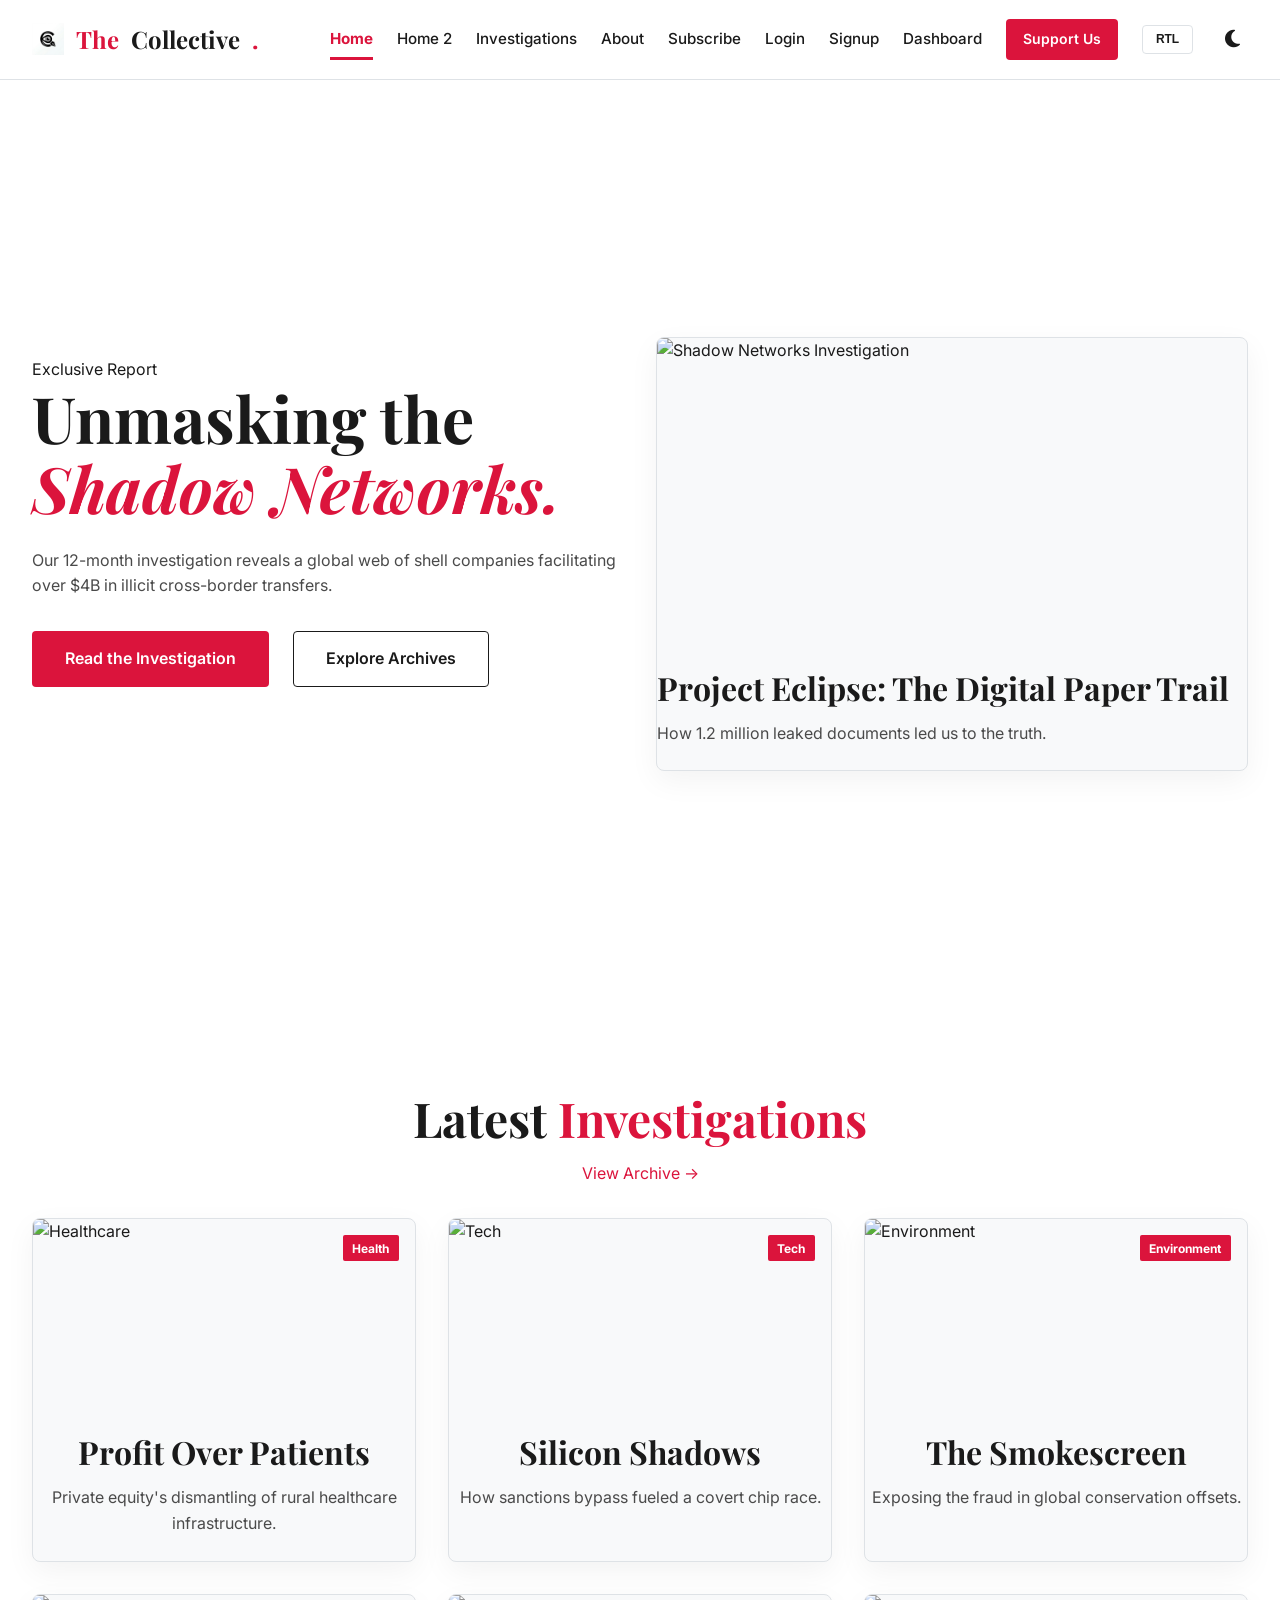
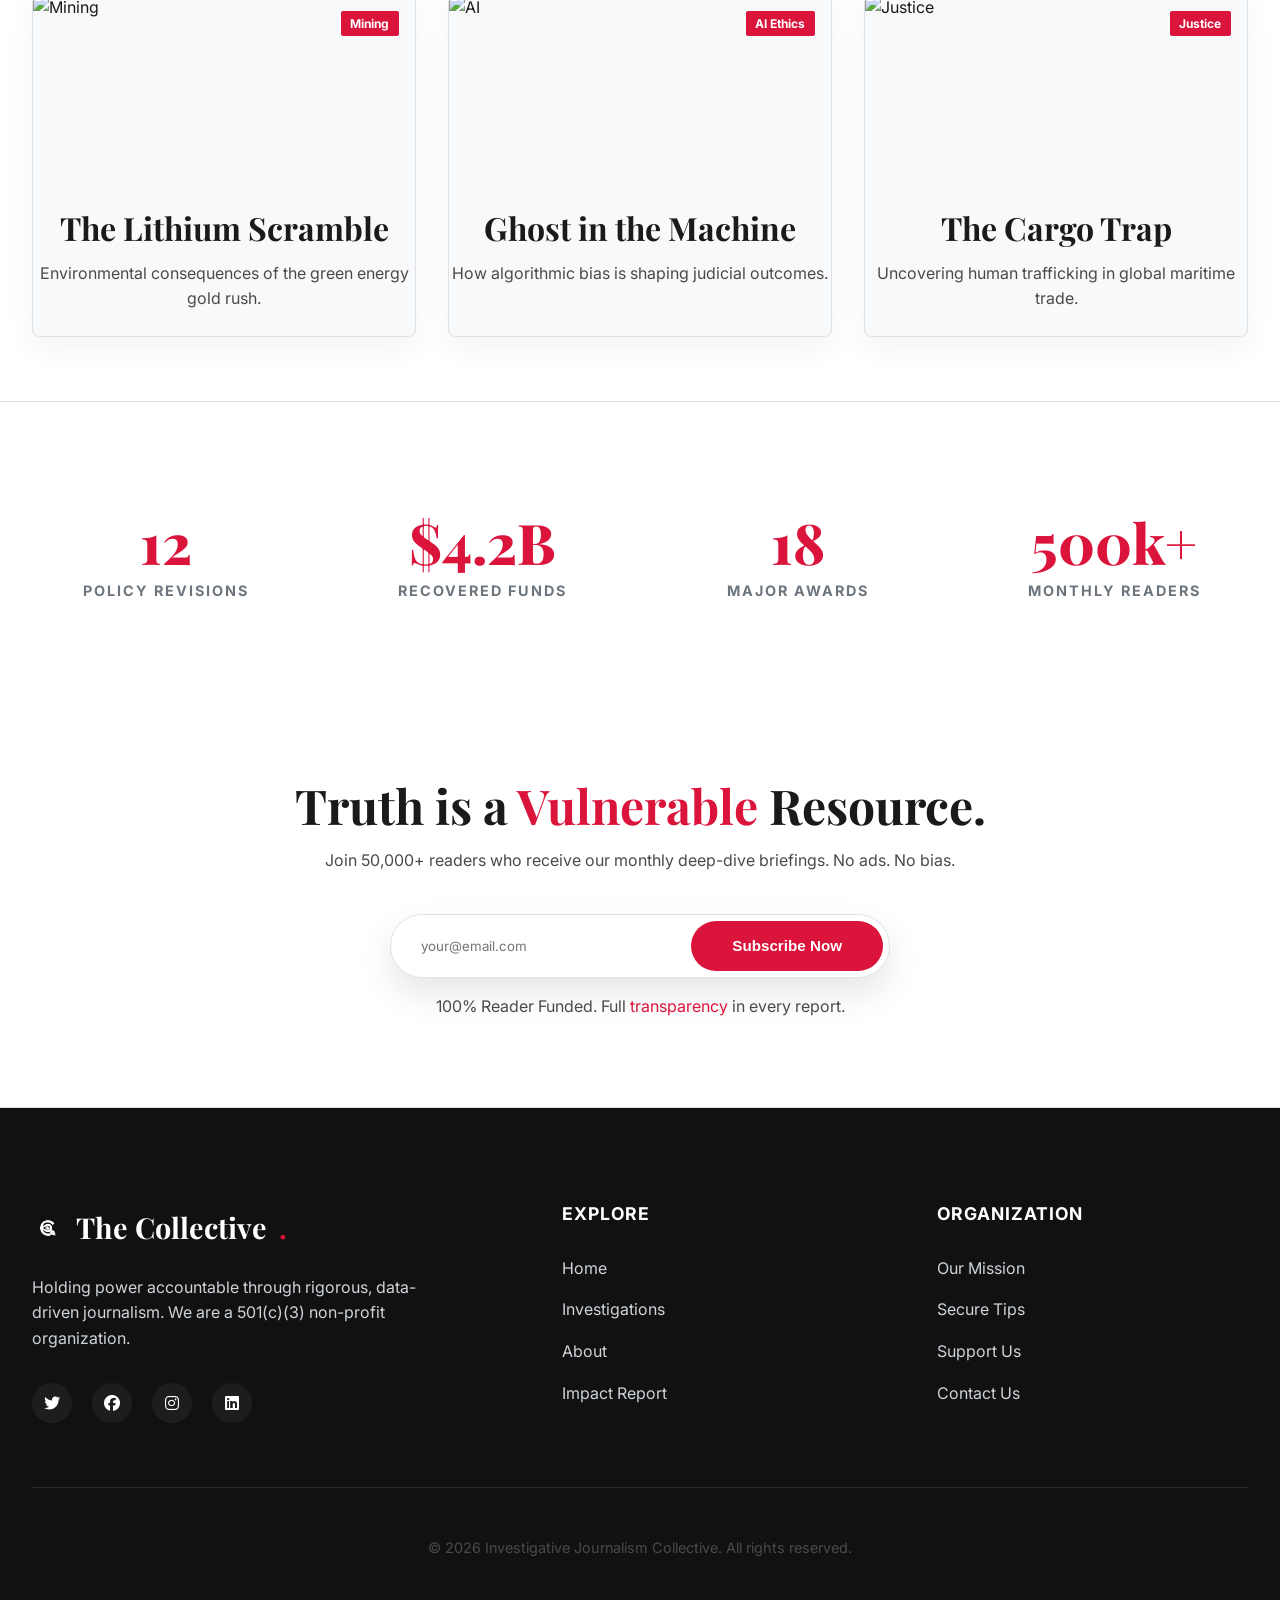
==== index.html @ f75e197e "updated website files" ====
<!DOCTYPE html>
<html lang="en">
<head>
    <meta charset="UTF-8">
    <meta name="viewport" content="width=device-width, initial-scale=1.0">
    <title>The Collective | Independent Investigative Journalism</title>
    <meta name="description" content="A non-profit investigative journalism collective dedicated to transparency and holding power accountable.">
    
    <!-- Fonts -->
    <link rel="preconnect" href="https://fonts.googleapis.com">
    <link rel="preconnect" href="https://fonts.gstatic.com" crossorigin>
    <link href="https://fonts.googleapis.com/css2?family=Inter:wght@400;500;600;700&family=Playfair+Display:ital,wght@0,600;0,700;1,600&display=swap" rel="stylesheet">
    
    <!-- Icons -->
    <link rel="stylesheet" href="https://cdnjs.cloudflare.com/ajax/libs/font-awesome/6.4.0/css/all.min.css">
    
    <!-- Favicon -->
    <link rel="icon" type="image/png" href="assets/images/logo.png">
    
    <!-- Styles -->
    <link rel="stylesheet" href="assets/css/style.css">
</head>
<body>
    <!-- Navbar -->
    <nav class="navbar">
        <div class="container nav-content">
            <a href="index.html" class="logo">
                <img src="assets/images/logo.png" alt="Logo">
                <span class="text-accent">The</span> Collective<span class="text-accent">.</span>
            </a>

            <button class="nav-toggle" id="nav-toggle" aria-label="Toggle Navigation">
                <i class="fas fa-bars"></i>
            </button>
            
            <div class="nav-links" id="nav-links">
                <a href="index.html" class="nav-item active">Home</a>
                <a href="home-2.html" class="nav-item">Home 2</a>
                <a href="articles.html" class="nav-item">Investigations</a>
                <a href="about.html" class="nav-item">About</a>
                <a href="plans.html" class="nav-item">Subscribe</a>
                <a href="login.html" class="nav-item">Login</a>
                <a href="signup.html" class="nav-item">Signup</a>
                <a href="dashboard.html" class="nav-item">Dashboard</a>
                <a href="donate.html" class="btn btn-primary btn-sm">Support Us</a>
                <button id="rtl-toggle" class="btn-rtl">RTL</button>
                <button id="theme-toggle" class="btn-icon" aria-label="Toggle Theme">
                    <i class="fas fa-moon"></i>
                </button>
            </div>
        </div>
    </nav>

    <!-- Reading Progress -->
    <div id="reading-progress" class="reading-progress"></div>

    <main>
        <!-- Hero Section -->
        <section class="hero-3d section">
            <div class="container grid-2">
                <div class="hero-text reveal">
                    <span class="tag mb-sm">Exclusive Report</span>
                    <h1>Unmasking the <span class="text-accent italic">Shadow Networks.</span></h1>
                    <p class="lead">Our 12-month investigation reveals a global web of shell companies facilitating over $4B in illicit cross-border transfers.</p>
                    <div class="hero-actions">
                        <a href="article-details.html" class="btn btn-primary">Read the Investigation</a>
                        <a href="articles.html" class="btn btn-outline">Explore Archives</a>
                    </div>
                </div>
                <div class="hero-visual reveal">
                    <!-- 3D Interactive Card logic in JS -->
                    <div class="card interactive-tilt">
                        <div class="card-img-wrapper">
                            <img src="https://images.unsplash.com/photo-1590283603385-17ffb3a7f29f?auto=format&fit=crop&w=800&q=80" alt="Shadow Networks Investigation" class="card-img">
                        </div>
                        <div class="card-body p-md">
                            <h3>Project Eclipse: The Digital Paper Trail</h3>
                            <p class="text-muted">How 1.2 million leaked documents led us to the truth.</p>
                        </div>
                    </div>
                </div>
            </div>
        </section>

        <!-- Featured Grid -->
        <section class="section bg-secondary">
            <div class="container">
                <div class="section-header mb-md text-center">
                    <h2>Latest <span class="text-accent">Investigations</span></h2>
                    <a href="articles.html" class="text-accent font-bold">View Archive &rarr;</a>
                </div>
                
                <div class="grid-3">
                    <!-- Article 1 -->
                    <div class="card reveal">
                        <div class="card-img-wrapper">
                            <span class="tag-floating">Health</span>
                            <img src="https://images.unsplash.com/photo-1584483766114-2cea6facdf57?auto=format&fit=crop&w=600&q=80" alt="Healthcare" class="card-img">
                        </div>
                        <div class="p-md text-center">
                            <h3>Profit Over Patients</h3>
                            <p class="text-secondary">Private equity's dismantling of rural healthcare infrastructure.</p>
                        </div>
                    </div>
                    
                    <!-- Article 2 -->
                    <div class="card reveal">
                        <div class="card-img-wrapper">
                            <span class="tag-floating">Tech</span>
                            <img src="https://images.unsplash.com/photo-1555949963-aa79dcee981c?auto=format&fit=crop&w=600&q=80" alt="Tech" class="card-img">
                        </div>
                        <div class="p-md text-center">
                            <h3>Silicon Shadows</h3>
                            <p class="text-secondary">How sanctions bypass fueled a covert chip race.</p>
                        </div>
                    </div>
                    
                    <!-- Article 3 -->
                    <div class="card reveal">
                        <div class="card-img-wrapper">
                            <span class="tag-floating">Environment</span>
                            <img src="https://images.unsplash.com/photo-1610337673044-720471f83677?auto=format&fit=crop&w=600&q=80" alt="Environment" class="card-img">
                        </div>
                        <div class="p-md text-center">
                            <h3>The Smokescreen</h3>
                            <p class="text-secondary">Exposing the fraud in global conservation offsets.</p>
                        </div>
                    </div>

                    <!-- Article 4 -->
                    <div class="card reveal">
                        <div class="card-img-wrapper">
                            <span class="tag-floating">Mining</span>
                            <img src="https://images.unsplash.com/photo-1596464716127-f2a82984de30?auto=format&fit=crop&w=600&q=80" alt="Mining" class="card-img">
                        </div>
                        <div class="p-md text-center">
                            <h3>The Lithium Scramble</h3>
                            <p class="text-secondary">Environmental consequences of the green energy gold rush.</p>
                        </div>
                    </div>

                    <!-- Article 5 -->
                    <div class="card reveal">
                        <div class="card-img-wrapper">
                            <span class="tag-floating">AI Ethics</span>
                            <img src="https://images.unsplash.com/photo-1550751827-4bd374c3f58b?auto=format&fit=crop&w=600&q=80" alt="AI" class="card-img">
                        </div>
                        <div class="p-md text-center">
                            <h3>Ghost in the Machine</h3>
                            <p class="text-secondary">How algorithmic bias is shaping judicial outcomes.</p>
                        </div>
                    </div>

                    <!-- Article 6 -->
                    <div class="card reveal">
                        <div class="card-img-wrapper">
                            <span class="tag-floating">Justice</span>
                            <img src="https://images.unsplash.com/photo-1494412519320-aa613dfb7738?auto=format&fit=crop&w=600&q=80" alt="Justice" class="card-img">
                        </div>
                        <div class="p-md text-center">
                            <h3>The Cargo Trap</h3>
                            <p class="text-secondary">Uncovering human trafficking in global maritime trade.</p>
                        </div>
                    </div>
                </div>
            </div>
        </section>

        <!-- Global Impact Section -->
        <section class="impact-section">
            <div class="container">
                <div class="impact-grid reveal">
                    <div class="stat-item">
                        <span class="stat-number">12</span>
                        <span class="stat-label">Policy Revisions</span>
                    </div>
                    <div class="stat-item">
                        <span class="stat-number">$4.2B</span>
                        <span class="stat-label">Recovered Funds</span>
                    </div>
                    <div class="stat-item">
                        <span class="stat-number">18</span>
                        <span class="stat-label">Major Awards</span>
                    </div>
                    <div class="stat-item">
                        <span class="stat-number">500k+</span>
                        <span class="stat-label">Monthly Readers</span>
                    </div>
                </div>
            </div>
        </section>

        <!-- Newsletter / CTA -->
        <section class="section">
            <div class="container text-center">
                <div class="cta-box glass p-xl reveal">
                    <h2>Truth is a <span class="text-accent">Vulnerable</span> Resource.</h2>
                    <p class="mb-md">Join 50,000+ readers who receive our monthly deep-dive briefings. No ads. No bias.</p>
                    <form class="newsletter-form">
                        <input type="email" class="form-control" placeholder="your@email.com" required>
                        <button type="submit" class="btn btn-primary">Subscribe Now</button>
                    </form>
                    <p class="text-muted small" style="margin-top: 1rem;">100% Reader Funded. Full <a href="transparency.html">transparency</a> in every report.</p>
                </div>
            </div>
        </section>
    </main>

    <!-- Footer -->
    <footer class="footer">
        <div class="container">
            <div class="footer-grid">
                <!-- Column 1: Branding & Social -->
                <div class="footer-brand">
                    <a href="index.html" class="logo mb-sm">
                        <img src="assets/images/logo.png" alt="Logo">
                        The Collective<span class="text-accent">.</span>
                    </a>
                    <p class="footer-mission mb-md">
                        Holding power accountable through rigorous, data-driven journalism. 
                        We are a 501(c)(3) non-profit organization.
                    </p>
                    <div class="social-links">
                        <a href="#" aria-label="Twitter"><i class="fab fa-twitter"></i></a>
                        <a href="#" aria-label="Facebook"><i class="fab fa-facebook"></i></a>
                        <a href="#" aria-label="Instagram"><i class="fab fa-instagram"></i></a>
                        <a href="#" aria-label="LinkedIn"><i class="fab fa-linkedin"></i></a>
                    </div>
                </div>

                <!-- Column 2: Explore -->
                <div class="footer-links">
                    <h4>Explore</h4>
                    <ul>
                        <li><a href="index.html">Home</a></li>
                        <li><a href="articles.html">Investigations</a></li>
                        <li><a href="about.html">About</a></li>
                        <li><a href="transparency.html">Impact Report</a></li>
                    </ul>
                </div>

                <!-- Column 3: Organization -->
                <div class="footer-links">
                    <h4>Organization</h4>
                    <ul>
                        <li><a href="about.html">Our Mission</a></li>
                        <li><a href="contact.html">Secure Tips</a></li>
                        <li><a href="plans.html">Support Us</a></li>
                        <li><a href="contact.html">Contact Us</a></li>
                    </ul>
                </div>
            </div>

            <!-- Bottom Row -->
            <div class="footer-bottom">

                <p>&copy; 2026 Investigative Journalism Collective. All rights reserved.</p>
            </div>
        </div>
    </footer>

    <!-- Search Overlay -->
    <div id="search-overlay" class="search-overlay">
        <button id="close-search" class="btn-icon"><i class="fas fa-times"></i></button>
        <div class="search-form">
            <input type="text" placeholder="Search investigations...">
            <button class="btn btn-primary">Search</button>
        </div>
    </div>

    <!-- Scripts -->
    <script src="assets/js/main.js"></script>
    <style>
        /* Floating Tags */
        .tag-floating {
            position: absolute;
            top: 1rem;
            right: 1rem;
            background-color: var(--primary-color);
            color: #fff;
            padding: 0.2rem 0.6rem;
            font-size: 0.75rem;
            font-weight: 700;
            border-radius: 2px;
            z-index: 10;
        }
        
        /* Reading Progress */
        .reading-progress {
            position: fixed;
            top: 0;
            left: 0;
            height: 3px;
            background: var(--primary-color);
            z-index: 1001;
            width: 0;
        }

        /* Hero Tilt Effect */
        .interactive-tilt {
            transition: transform 0.1s ease-out;
            perspective: 1000px;
        }

        /* Search Overlay */
        .search-overlay {
            position: fixed;
            top: 0;
            left: 0;
            width: 100%;
            height: 100%;
            background: rgba(0,0,0,0.95);
            display: none;
            justify-content: center;
            align-items: center;
            z-index: 2000;
        }
        .search-overlay.active { display: flex; animation: fadeIn var(--transition-base); }
        .search-form { text-align: center; width: 100%; max-width: 600px; padding: 2rem; }
        .search-form input { 
            width: 100%; 
            background: transparent; 
            border: none; 
            border-bottom: 2px solid var(--primary-color); 
            font-size: 2rem; 
            color: #fff; 
            margin-bottom: 2rem;
            outline: none;
        }
        #close-search { position: absolute; top: 2rem; right: 2rem; font-size: 2rem; color: #fff; background: none; border: none; cursor: pointer; }

        .btn-icon { background: none; border: none; cursor: pointer; color: var(--text-primary); font-size: 1.25rem; }
    </style>
</body>
</html>
---- assets/css/style.css ----
/* 
   ==========================================================================
   Investigative Journalism Collective - Design System
   ========================================================================== 
*/

:root {
    /* Color Palette - HSL based for consistency */
    --primary-h: 348;
    --primary-s: 83%;
    --primary-l: 47%;
    --primary-color: hsl(var(--primary-h), var(--primary-s), var(--primary-l));
    --primary-hover: hsl(var(--primary-h), var(--primary-s), calc(var(--primary-l) - 10%));
    
    --accent-h: 222;
    --accent-s: 47%;
    --accent-l: 11%;
    --accent-color: hsl(var(--accent-h), var(--accent-s), var(--accent-l));
    
    /* Light Mode Variables */
    --bg-primary: #ffffff;
    --bg-secondary: #f8f9fa;
    --bg-tertiary: #f1f3f5;
    --text-primary: #1a1a1a;
    --text-secondary: #4a4a4a;
    --text-muted: #6c757d;
    --border-color: #dee2e6;
    --card-shadow: 0 10px 30px rgba(0, 0, 0, 0.05);
    --glass-bg: rgba(255, 255, 255, 0.8);
    --glass-border: rgba(255, 255, 255, 0.3);
    
    /* Typography */
    --font-heading: 'Playfair Display', serif;
    --font-body: 'Inter', sans-serif;
    
    /* Spacing */
    --space-xs: 0.5rem;
    --space-sm: 1rem;
    --space-md: 2rem;
    --space-lg: 4rem;
    --space-xl: 8rem;
    
    /* Transitions */
    --transition-fast: 0.2s ease;
    --transition-base: 0.3s cubic-bezier(0.4, 0, 0.2, 1);
    --transition-slow: 0.5s cubic-bezier(0.4, 0, 0.2, 1);
}

/* Dark Mode Variables */
[data-theme="dark"] {
    --bg-primary: #000000; /* True black background for deep impact */
    --bg-secondary: #0d1117; 
    --bg-tertiary: #161b22;
    --text-primary: #f0f6fc;
    --text-secondary: #ced4da;
    --text-muted: #a0a0a0;
    --border-color: #2a2a2a;
    --card-shadow: 0 10px 40px rgba(0, 0, 0, 0.4);
    --glass-bg: rgba(18, 18, 18, 0.8);
    --glass-border: rgba(255, 255, 255, 0.05);
}

/* Base Styles */
* {
    margin: 0;
    padding: 0;
    box-sizing: border-box;
}

html {
    scroll-behavior: smooth;
    font-size: 16px;
}

body {
    font-family: var(--font-body);
    background-color: var(--bg-primary);
    color: var(--text-primary);
    line-height: 1.6;
    transition: background-color var(--transition-base), color var(--transition-base);
    overflow-x: hidden;
}

/* Typography */
h1, h2, h3, h4, h5, h6 {
    font-family: var(--font-heading);
    color: var(--text-primary);
    line-height: 1.1;
    margin-bottom: 1rem;
}

h1 { font-size: clamp(2.5rem, 5vw, 4rem); }
h2 { font-size: clamp(2rem, 4vw, 3rem); }
h3 { font-size: clamp(1.5rem, 3vw, 2rem); }

p { margin-bottom: 1.5rem; color: var(--text-secondary); }

a {
    color: var(--primary-color);
    text-decoration: none;
    transition: var(--transition-fast);
}

a:hover { color: var(--primary-hover); }

img { max-width: 100%; height: auto; display: block; }

/* Layout Containers */
.container {
    width: 100%;
    max-width: 1400px;
    margin: 0 auto;
    padding: 0 2rem;
}

.section {
    padding: var(--space-lg) 0;
}

main {
    padding-top: 80px; /* Offset for fixed navbar */
}

/* Components */

/* Buttons */
.btn {
    display: inline-flex;
    align-items: center;
    justify-content: center;
    padding: 0.875rem 2rem;
    font-size: 1rem;
    font-weight: 600;
    border-radius: 4px;
    cursor: pointer;
    transition: var(--transition-base);
    border: 1px solid transparent;
    gap: 0.5rem;
}

.btn-primary {
    background-color: var(--primary-color);
    color: #fff;
}

.btn-primary:hover {
    background-color: var(--primary-hover);
    color: #fff;
    transform: translateY(-2px);
    box-shadow: 0 10px 20px rgba(var(--primary-h), 80%, 30%, 0.2);
}

.btn-outline {
    background-color: transparent;
    border-color: var(--text-primary);
    color: var(--text-primary);
}

.btn-outline:hover {
    background-color: var(--text-primary);
    color: var(--bg-primary);
}

.btn-sm { padding: 0.5rem 1rem; font-size: 0.875rem; }
.btn-lg { padding: 1.25rem 3rem; font-size: 1.125rem; }

/* Logo Branding */
.logo {
    display: flex;
    align-items: center;
    gap: 0.75rem;
    font-weight: 700;
    color: var(--text-primary);
    text-decoration: none;
    font-family: var(--font-heading);
    font-size: 1.5rem;
}

.logo img {
    height: 32px;
    width: auto;
    object-fit: contain;
    mix-blend-mode: darken; /* Drops white bg in light mode */
}

/* Invert colors and drop dark bg in dark mode for invisible white bg logo */
[data-theme="dark"] .logo img,
.footer .logo img {
    filter: invert(1) brightness(1.2) contrast(1.2);
    mix-blend-mode: screen; /* Drops black background, keeps white logo */
}

/* Interactive Glow & 3D Tilt System */
.card {
    position: relative;
    overflow: hidden;
    transform-style: preserve-3d;
    perspective: 1200px;
    transition: transform 0.1s ease-out, box-shadow var(--transition-base), border-color var(--transition-base);
}

.card::before {
    content: '';
    position: absolute;
    inset: 0;
    background: radial-gradient(circle at var(--glow-x, 50%) var(--glow-y, 50%), hsla(var(--primary-h), var(--primary-s), var(--primary-l), 0.15) 0%, transparent 60%);
    pointer-events: none;
    z-index: 5;
    opacity: 0;
    transition: opacity 0.5s ease;
}

.card:hover::before {
    opacity: 1;
}

.card:hover {
    border-color: var(--primary-color);
}

/* Legacy interactive-tilt removed or generalized into .card */
.interactive-tilt {
    position: relative;
    overflow: hidden;
    transform-style: preserve-3d;
    perspective: 1200px;
}

/* Navbar */
.navbar {
    position: fixed;
    top: 0;
    left: 0;
    width: 100%;
    height: 80px;
    background-color: var(--glass-bg);
    backdrop-filter: blur(15px);
    border-bottom: 1px solid var(--border-color);
    z-index: 1000;
    display: flex;
    align-items: center;
    transition: var(--transition-base);
}

.navbar.scrolled {
    height: 65px;
    box-shadow: var(--card-shadow);
}

.nav-content {
    display: flex;
    justify-content: space-between;
    align-items: center;
    width: 100%;
}

.nav-links {
    display: flex;
    gap: 1.5rem;
    align-items: center;
    flex-wrap: wrap; /* Allow wrapping since no hamburger */
}

.nav-toggle {
    display: none;
    background: none;
    border: none;
    font-size: 1.5rem;
    color: var(--text-primary);
    cursor: pointer;
    transition: var(--transition-fast);
    padding: 0.5rem;
    z-index: 1001;
}

@media (max-width: 992px) {
    .nav-toggle {
        display: block;
    }

    .nav-links {
        position: fixed;
        top: 80px;
        left: 0;
        width: 100%;
        height: 0;
        background-color: var(--bg-primary);
        flex-direction: column;
        justify-content: flex-start;
        padding-top: 0;
        overflow: hidden;
        transition: all 0.4s cubic-bezier(0.4, 0, 0.2, 1);
        gap: 0;
        border-bottom: 0 solid var(--border-color);
        z-index: 999;
    }

    .nav-links.active {
        height: calc(100vh - 80px);
        padding-top: 2rem;
        border-bottom-width: 1px;
        overflow-y: auto;
    }

    .nav-item {
        width: 100%;
        text-align: center;
        padding: 1.25rem;
        font-size: 1.1rem;
        border-bottom: 1px solid rgba(0,0,0,0.05);
    }

    [data-theme="dark"] .nav-item {
        border-bottom-color: rgba(255,255,255,0.05);
    }

    .nav-item:after {
        display: none;
    }

    .nav-links .btn {
        margin: 1.5rem auto;
        width: auto;
        min-width: 200px;
    }

    .nav-links #rtl-toggle, 
    .nav-links #theme-toggle {
        margin: 1rem auto;
    }
}

.nav-item {
    font-weight: 500;
    color: var(--text-primary);
    font-size: 0.95rem;
    position: relative;
}

.nav-item:after {
    content: '';
    position: absolute;
    bottom: -5px;
    left: 0;
    width: 0;
    height: 2px;
    background-color: var(--primary-color);
    transition: var(--transition-base);
}

.nav-item:hover:after { width: 100%; }

.nav-item.active {
    color: var(--primary-color) !important;
    font-weight: 700;
}

.nav-item.active:after {
    width: 100% !important;
    height: 3px !important;
    background-color: var(--primary-color) !important;
    bottom: -8px; /* Slightly lower for elegance */
}

/* Icon Buttons (Theme Toggle, etc) */
.btn-icon {
    background: none;
    border: none;
    padding: 0.5rem;
    cursor: pointer;
    color: var(--text-primary);
    font-size: 1.1rem;
    display: flex;
    align-items: center;
    justify-content: center;
    transition: var(--transition-fast);
    border-radius: 50%;
}

.btn-icon:hover {
    background-color: var(--bg-secondary);
    color: var(--primary-color);
}

/* Cards */
.card {
    background-color: var(--bg-secondary);
    border: 1px solid var(--border-color);
    border-radius: 8px;
    overflow: hidden;
    transition: var(--transition-base);
    box-shadow: var(--card-shadow);
}

.card-img-wrapper {
    position: relative;
    aspect-ratio: 16/9;
    overflow: hidden;
}

.card-img {
    width: 100%;
    height: 100%;
    object-fit: cover;
    transition: var(--transition-slow);
}

.card:hover .card-img { transform: scale(1.1); }

/* Forms */
.form-group { margin-bottom: 1.5rem; }

.form-label {
    display: block;
    margin-bottom: 0.5rem;
    font-weight: 600;
    color: var(--text-primary);
}

.form-control {
    width: 100%;
    padding: 0.75rem 1rem;
    background-color: var(--bg-tertiary);
    border: 1px solid var(--border-color);
    border-radius: 4px;
    color: var(--text-primary);
    font-family: var(--font-body);
    transition: var(--transition-base);
}

.form-control:focus {
    outline: none;
    border-color: var(--primary-color);
    box-shadow: 0 0 0 3px rgba(var(--primary-h), 80%, 47%, 0.1);
}

/* Newsletter Form - Premium Pill Design */
.newsletter-form {
    display: flex;
    max-width: 500px;
    margin: 2.5rem auto 0;
    background: var(--bg-primary);
    border-radius: 50px;
    padding: 6px;
    border: 1px solid var(--border-color);
    box-shadow: 0 15px 35px rgba(0,0,0,0.1);
    transition: var(--transition-base);
}

.newsletter-form:focus-within {
    border-color: var(--primary-color);
    box-shadow: 0 15px 40px rgba(var(--primary-h), 80%, 47%, 0.15);
    transform: translateY(-2px);
}

.newsletter-form .form-control {
    border: none !important;
    background: transparent !important;
    border-radius: 50px;
    padding: 0 1.5rem;
    height: 50px;
    flex: 1;
    box-shadow: none !important;
}

.newsletter-form .btn {
    border-radius: 50px;
    height: 50px;
    padding: 0 2.5rem;
    font-size: 0.95rem;
}

@media (max-width: 576px) {
    .newsletter-form {
        flex-direction: column;
        background: transparent;
        box-shadow: none;
        border: none;
        padding: 0;
        gap: 1rem;
    }
    .newsletter-form .form-control, 
    .newsletter-form .btn {
        border-radius: 50px;
        width: 100%;
        border: 1px solid var(--border-color) !important;
        background: var(--bg-primary) !important;
    }
}

/* Footer */
.footer {
    padding: 6rem 0 3rem;
    background-color: #111111;
    color: #fff;
    border-top: 1px solid var(--border-color);
}

.footer h4 { color: #fff; font-family: var(--font-body); font-weight: 700; text-transform: uppercase; letter-spacing: 1px; margin-bottom: 1.5rem; }

.footer-grid {
    display: grid;
    grid-template-columns: 1.5fr 1fr 1fr;
    gap: 4rem;
    margin-bottom: 4rem;
}

.footer-brand .logo {
    display: flex;
    align-items: center;
    gap: 0.75rem;
    font-size: 1.8rem;
    color: #fff;
    margin-bottom: 1.5rem;
}

.footer-mission {
    color: #ced4da;
    max-width: 400px;
    line-height: 1.6;
}

.social-links {
    display: flex;
    gap: 1.25rem;
}

.social-links a {
    width: 40px;
    height: 40px;
    border-radius: 50%;
    background: rgba(255,255,255,0.05);
    display: flex;
    align-items: center;
    justify-content: center;
    color: #fff;
    transition: var(--transition-base);
}

.social-links a:hover {
    background: var(--primary-color);
    transform: translateY(-3px);
}

.footer-links h4 {
    color: #fff;
    font-size: 1.1rem;
    margin-bottom: 2rem;
    text-transform: uppercase;
    letter-spacing: 1px;
}

.footer-links ul {
    list-style: none;
}

.footer-links ul li {
    margin-bottom: 1rem;
}

.footer-links ul a {
    color: #ced4da;
    transition: var(--transition-fast);
}

.footer-links ul a:hover {
    color: var(--primary-color);
    padding-left: 5px;
}

.footer-bottom {
    padding-top: 3rem;
    border-top: 1px solid rgba(255,255,255,0.1);
    text-align: center;
    color: #6c757d;
    font-size: 0.9rem;
}

/* Animations */
.reveal {
    opacity: 0;
    transform: translateY(30px);
    transition: all 0.8s cubic-bezier(0.2, 0.8, 0.2, 1);
}

.reveal.active {
    opacity: 1;
    transform: translateY(0);
}

/* Utilities */
.text-accent { color: var(--primary-color); }
.text-center { text-align: center; }
.py-lg { padding-top: var(--space-lg); padding-bottom: var(--space-lg); }
.mb-md { margin-bottom: var(--space-md); }
.grid-2 { display: grid; grid-template-columns: repeat(2, 1fr); gap: 2rem; }
.grid-3 { display: grid; grid-template-columns: repeat(3, 1fr); gap: 2rem; }

/* Hero Specifics */
.hero-3d .container {
    min-height: calc(100vh - 80px);
    align-items: center;
    display: grid;
}

.hero-text h1 {
    margin-bottom: 1.5rem;
}

.hero-text {
    margin-top: -4rem; /* Shift up for better visual balance */
}

.hero-actions {
    display: flex;
    gap: 1.5rem;
    margin-top: 2rem;
}

/* Responsive */
@media (max-width: 1024px) {
    .footer-grid { grid-template-columns: 1fr 1fr; }
    .nav-links { display: none; } /* Hide for mobile toggle later */
}

@media (max-width: 768px) {
    :root {
        --space-md: 1.5rem;
        --space-lg: 2.5rem;
        --space-xl: 4rem; /* Halve the massive 8rem gap on mobiles */
    }
    
    .grid-2, .grid-3 { grid-template-columns: 1fr; gap: 1.5rem; }
    .footer-grid { grid-template-columns: 1fr; gap: 2rem; }
    
    /* Prevent huge inline hero images from dominating mobile viewports */
    .hero-image-side img { min-height: 300px !important; }
    
    /* Squeeze internal padded containers */
    .p-xl { padding: 1.5rem !important; }
    .p-lg { padding: 1.25rem !important; }
    .container { padding: 0 1.25rem; }
}

/* Impact Section */
.impact-section {
    padding: 6rem 0;
    background: var(--bg-primary); /* Contrast with bg-secondary of Investigations */
    border-top: 1px solid var(--border-color);
}

.impact-grid {
    display: grid;
    grid-template-columns: repeat(4, 1fr);
    gap: 3rem;
    text-align: center;
}

.stat-item {
    padding: 1rem;
    position: relative;
}

.stat-number {
    font-size: 3.5rem;
    font-weight: 800;
    color: var(--primary-color);
    font-family: var(--font-heading);
    line-height: 1;
    margin-bottom: 0.5rem;
    display: block;
}

.stat-label {
    font-size: 0.9rem;
    text-transform: uppercase;
    letter-spacing: 2px;
    font-weight: 700;
    color: var(--text-muted);
}

@media (max-width: 992px) {
    .impact-grid { grid-template-columns: repeat(2, 1fr); }
}

@media (max-width: 576px) {
    .impact-grid { grid-template-columns: 1fr; gap: 2rem; }
    .stat-number { font-size: 3rem; }
}

/* 
   ==========================================================================
   RTL (Right-to-Left) Overrides
   ========================================================================== 
*/

[dir="rtl"] {
    text-align: right;
}

/* Section Specific Dark Overrides */
[data-theme="dark"] .newsletter-cta { background-color: #000000 !important; }
[data-theme="dark"] .pulse-highlights { background-color: #000000 !important; }

/* ── Navbar RTL: logo position is swapped via JavaScript DOM manipulation ── */
/* Logo internal layout: image swaps sides in RTL */
[dir="rtl"] .logo {
    flex-direction: row-reverse;
}

[dir="rtl"] .footer-grid {
    direction: rtl;
}

[dir="rtl"] .footer-links h4::after {
    left: auto;
    right: 0;
}

[dir="rtl"] .sidebar {
    order: 2;
    border-left: 1px solid var(--border-color);
    border-right: none;
}

[dir="rtl"] .sidebar .logo {
    flex-direction: row-reverse;
}

[dir="rtl"] .sidebar nav ul li a {
    flex-direction: row-reverse;
}

[dir="rtl"] .stats-grid, [dir="rtl"] .grid-3, [dir="rtl"] .grid-2 {
    direction: rtl;
}

[dir="rtl"] .card {
    text-align: right;
}

[dir="rtl"] .btn {
    flex-direction: row-reverse;
}

/* Dashboard Specific RTL */
[dir="rtl"] body {
    flex-direction: row-reverse !important;
}

[dir="rtl"] main header {
    flex-direction: row-reverse !important;
}

/* RTL Button Style */
.btn-rtl {
    background: transparent;
    border: 1px solid var(--border-color);
    color: var(--text-primary);
    padding: 0.4rem 0.8rem;
    border-radius: 4px;
    font-size: 0.75rem;
    font-weight: 700;
    cursor: pointer;
    transition: var(--transition-fast);
}

.btn-rtl:hover {
    background: var(--primary-color);
    color: #fff;
    border-color: var(--primary-color);
}
/* Home 2 Pulse Section Highlights */
.pulse-highlights { 
    background-color: var(--bg-primary);
    border-top: 1px solid var(--border-color); 
    border-bottom: 1px solid var(--border-color);
    transition: background-color var(--transition-base);
}

.pulse-card {
    background: var(--bg-secondary);
    padding: 2.5rem;
    border-radius: 12px;
    border: 1px solid var(--border-color);
    box-shadow: var(--card-shadow);
    text-align: center;
    transition: all var(--transition-base);
}

.pulse-card:hover {
    box-shadow: 0 20px 25px -5px rgba(0, 0, 0, 0.2), 0 10px 10px -5px rgba(0, 0, 0, 0.1);
    border-color: var(--primary-color);
}

.pulse-icon {
    font-size: 2.5rem;
    color: var(--primary-color);
    margin-bottom: 1.5rem;
    display: block;
}

.pulse-card h3 {
    font-size: 1.25rem;
    margin-bottom: 0.75rem;
}

.pulse-card p {
    font-size: 0.9rem;
    color: var(--text-muted);
    margin: 0;
}

/* Utility Classes */
.text-white { color: #ffffff !important; }
.text-accent { color: var(--primary-color) !important; }
.italic { font-style: italic; }
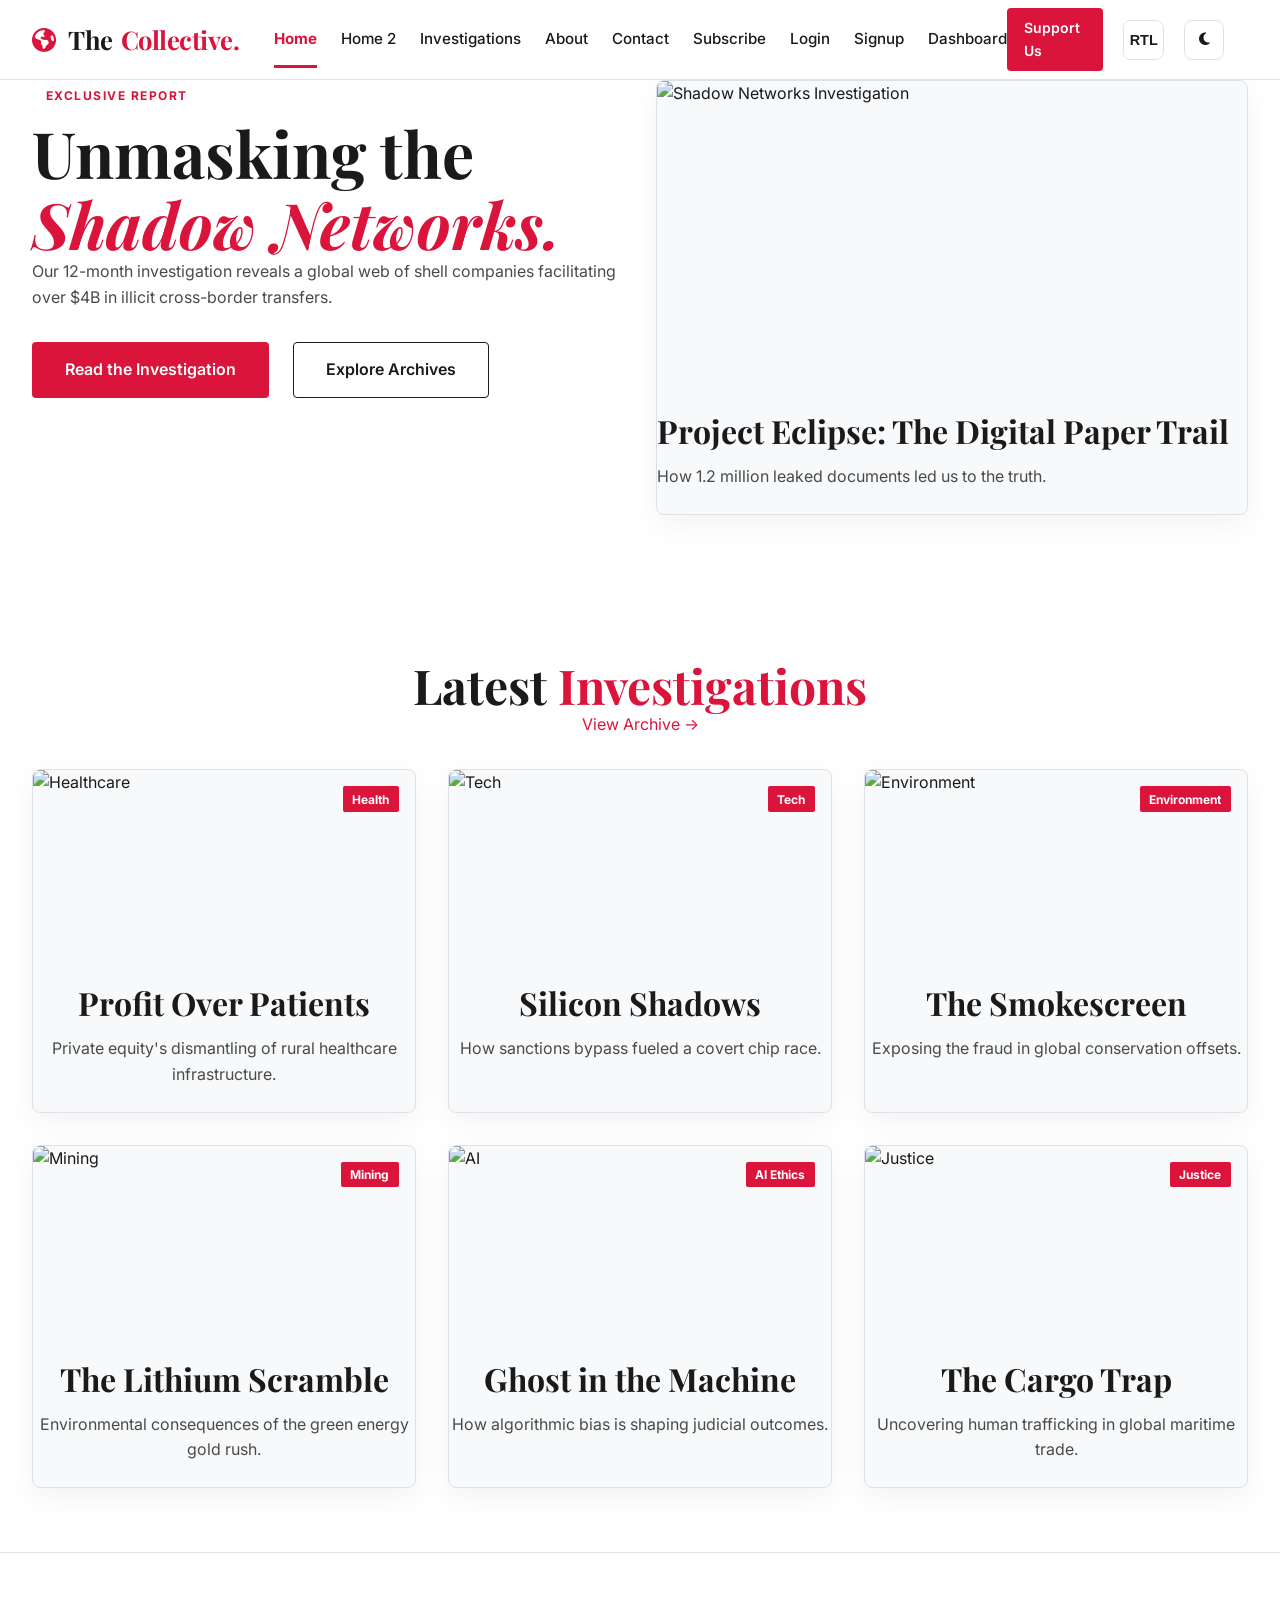
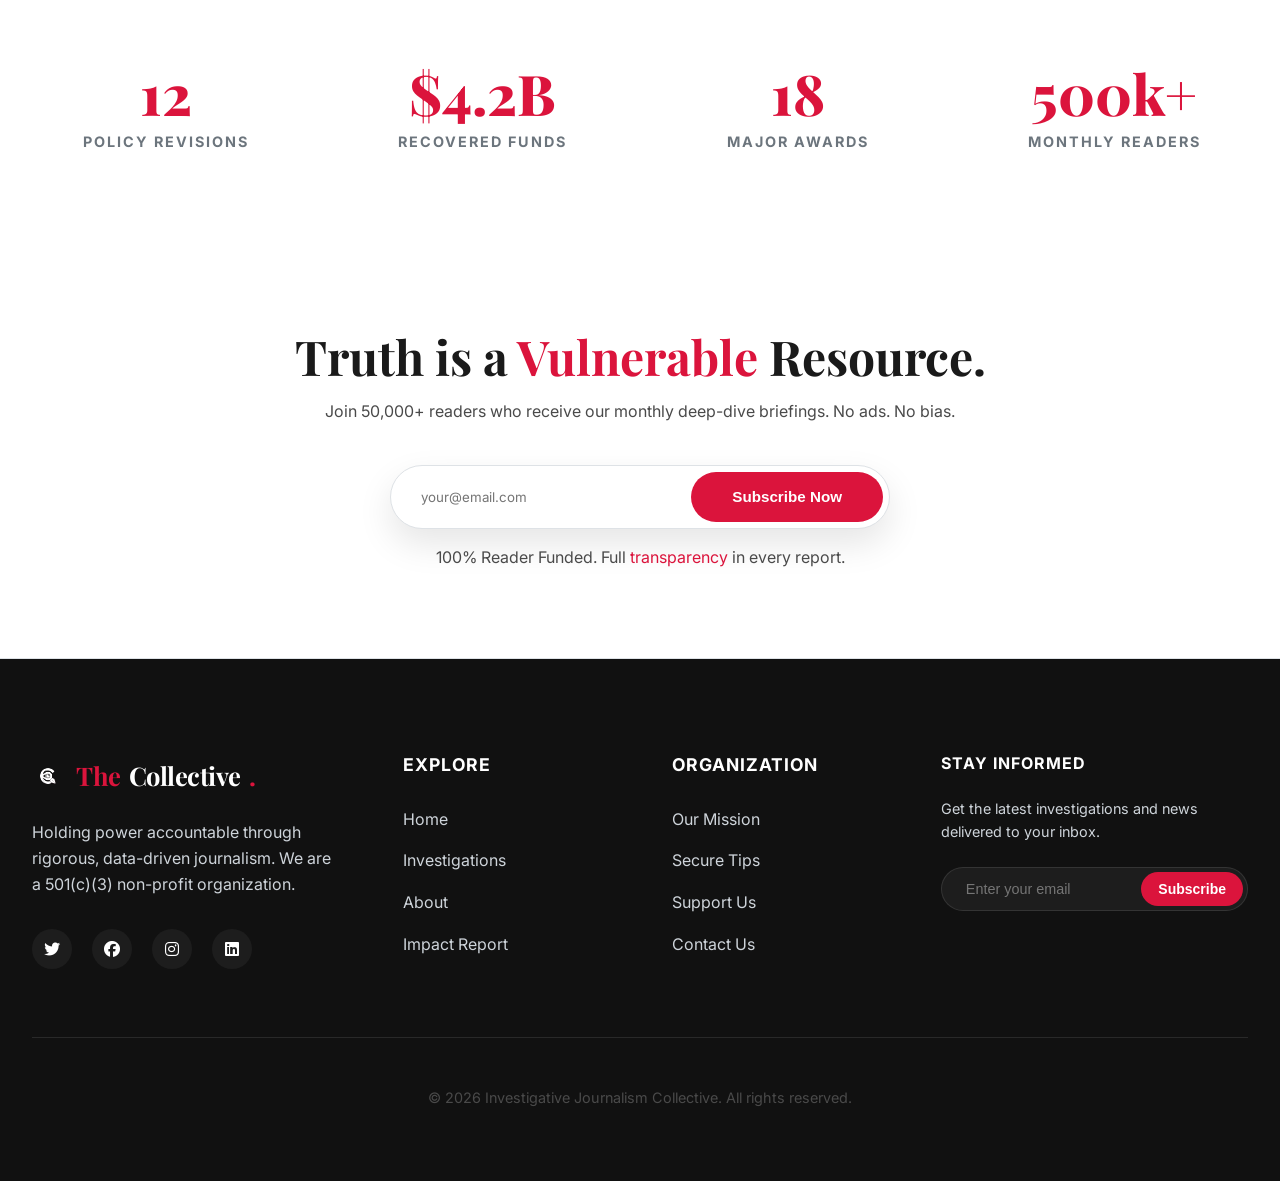
==== commit ccce40ad: "second commit" ====
--- a/index.html
+++ b/index.html
@@ -25,29 +25,33 @@
     <nav class="navbar">
         <div class="container nav-content">
             <a href="index.html" class="logo">
-                <img src="assets/images/logo.png" alt="Logo">
-                <span class="text-accent">The</span> Collective<span class="text-accent">.</span>
+                <i class="fas fa-globe-americas"></i>
+                <span class="brand-name">The <span class="brand-accent">Collective.</span></span>
             </a>
-
-            <button class="nav-toggle" id="nav-toggle" aria-label="Toggle Navigation">
-                <i class="fas fa-bars"></i>
-            </button>
-            
             <div class="nav-links" id="nav-links">
                 <a href="index.html" class="nav-item active">Home</a>
                 <a href="home-2.html" class="nav-item">Home 2</a>
                 <a href="articles.html" class="nav-item">Investigations</a>
                 <a href="about.html" class="nav-item">About</a>
+                <a href="contact.html" class="nav-item">Contact</a>
                 <a href="plans.html" class="nav-item">Subscribe</a>
                 <a href="login.html" class="nav-item">Login</a>
                 <a href="signup.html" class="nav-item">Signup</a>
                 <a href="dashboard.html" class="nav-item">Dashboard</a>
-                <a href="donate.html" class="btn btn-primary btn-sm">Support Us</a>
+                <a href="donate.html" class="btn btn-primary btn-sm nav-mobile-cta">Support Us</a>
+            </div>
+
+            <div class="nav-utils">
+                <a href="donate.html" class="btn btn-primary btn-sm nav-desktop-cta">Support Us</a>
                 <button id="rtl-toggle" class="btn-rtl">RTL</button>
                 <button id="theme-toggle" class="btn-icon" aria-label="Toggle Theme">
                     <i class="fas fa-moon"></i>
                 </button>
             </div>
+
+            <button class="nav-toggle" id="nav-toggle" aria-label="Toggle Navigation">
+                <i class="fas fa-bars"></i>
+            </button>
         </div>
     </nav>
 
@@ -214,7 +218,7 @@
                 <div class="footer-brand">
                     <a href="index.html" class="logo mb-sm">
                         <img src="assets/images/logo.png" alt="Logo">
-                        The Collective<span class="text-accent">.</span>
+                        <span class="brand-name"><span class="brand-accent">The</span> Collective<span class="brand-accent">.</span></span>
                     </a>
                     <p class="footer-mission mb-md">
                         Holding power accountable through rigorous, data-driven journalism. 
@@ -249,6 +253,16 @@
                         <li><a href="contact.html">Contact Us</a></li>
                     </ul>
                 </div>
+
+                <!-- Column 4: Newsletter -->
+                <div class="footer-newsletter">
+                    <h4>Stay Informed</h4>
+                    <p>Get the latest investigations and news delivered to your inbox.</p>
+                    <form class="newsletter-inline">
+                        <input type="email" placeholder="Enter your email" required>
+                        <button type="submit" class="btn btn-primary btn-sm">Subscribe</button>
+                    </form>
+                </div>
             </div>
 
             <!-- Bottom Row -->
@@ -269,6 +283,9 @@
     </div>
 
     <!-- Scripts -->
+    <button class="scroll-top" id="scroll-top" aria-label="Scroll to Top">
+        <i class="fas fa-arrow-up"></i>
+    </button>
     <script src="assets/js/main.js"></script>
     <style>
         /* Floating Tags */
--- a/assets/css/style.css
+++ b/assets/css/style.css
@@ -183,6 +183,39 @@
     mix-blend-mode: darken; /* Drops white bg in light mode */
 }
 
+/* Reusable Brand Identity */
+.brand-name {
+    font-family: var(--font-heading);
+    font-weight: 700;
+    font-size: 1.6rem;
+    color: #1a1a1a; /* "The" in black */
+    text-decoration: none;
+    letter-spacing: -0.5px;
+    display: flex;
+    align-items: center;
+    gap: 0.5rem;
+}
+
+[data-theme="dark"] .brand-name {
+    color: #ffffff;
+}
+[data-theme="dark"] .brand-name {
+    color: #ffffff; /* Contrast for dark mode */
+}
+
+.logo i {
+    color: var(--primary-color);
+    font-size: 1.5rem;
+}
+
+.brand-accent {
+    color: var(--primary-color); /* "Collective." in red */
+}
+
+.footer .brand-name {
+    color: #ffffff !important; /* Force visibility against dark footer regardless of theme */
+}
+
 /* Invert colors and drop dark bg in dark mode for invisible white bg logo */
 [data-theme="dark"] .logo img,
 .footer .logo img {
@@ -254,11 +287,111 @@
     width: 100%;
 }
 
+/* Primary Header Grid for Desktop */
+@media (min-width: 1025px) {
+    .nav-content {
+        display: grid;
+        grid-template-columns: 1fr auto 1fr;
+        align-items: center;
+    }
+
+    .nav-links {
+        grid-column: 2;
+        display: flex;
+        justify-content: center;
+        align-items: center;
+        margin-left: 0 !important;
+        gap: 1.5rem !important;
+    }
+
+    .nav-utils {
+        grid-column: 3;
+        justify-self: end;
+        display: flex;
+        align-items: center;
+        gap: 1.25rem;
+    }
+
+    .nav-desktop-cta {
+        display: inline-block !important;
+    }
+
+    .nav-mobile-cta {
+        display: none !important;
+    }
+}
+
+/* Base Utility Button Visibility */
+.nav-desktop-cta { display: none; }
+.nav-mobile-cta { display: block; }
+
+/* Active State Underline */
+.nav-item {
+    position: relative;
+    text-decoration: none;
+    color: var(--text-primary);
+    font-weight: 500;
+    font-size: 0.95rem;
+    transition: var(--transition-fast);
+    padding: 0.5rem 0;
+}
+
+.nav-item:hover {
+    color: var(--primary-color);
+}
+
+.nav-item.active {
+    color: var(--text-primary);
+}
+
+.nav-item.active::after {
+    content: '';
+    position: absolute;
+    bottom: -2px;
+    left: 0;
+    width: 100%;
+    height: 1.5px;
+    background-color: var(--primary-color);
+}
+
 .nav-links {
     display: flex;
-    gap: 1.5rem;
-    align-items: center;
-    flex-wrap: wrap; /* Allow wrapping since no hamburger */
+    gap: 1.25rem;
+    align-items: center;
+    flex-wrap: nowrap;
+    margin-left: auto;
+}
+
+.nav-utils {
+    display: flex;
+    align-items: center;
+    gap: 1.25rem;
+    margin-left: 0;
+    margin-right: 1.5rem;
+}
+
+.nav-utils .btn-rtl, 
+.nav-utils .btn-icon {
+    padding: 0.5rem;
+    font-size: 0.9rem;
+    background: none;
+    border: 1px solid var(--border-color);
+    border-radius: 8px;
+    color: var(--text-primary);
+    cursor: pointer;
+    transition: var(--transition-fast);
+    display: flex;
+    align-items: center;
+    justify-content: center;
+    min-width: 40px;
+    height: 40px;
+}
+
+.nav-utils .btn-rtl:hover,
+.nav-utils .btn-icon:hover {
+    border-color: var(--primary-color);
+    color: var(--primary-color);
+    background-color: rgba(var(--primary-h), 83%, 47%, 0.05);
 }
 
 .nav-toggle {
@@ -271,12 +404,38 @@
     transition: var(--transition-fast);
     padding: 0.5rem;
     z-index: 1001;
-}
-
-@media (max-width: 992px) {
+    pointer-events: auto !important;
+}
+
+@media (max-width: 1024px) {
     .nav-toggle {
         display: block;
-    }
+        order: 10;
+        margin-left: 0.5rem;
+    }
+
+    .nav-utils {
+        margin-left: auto;
+        margin-right: 0.5rem;
+        order: 5;
+        gap: 0.75rem;
+        display: flex !important;
+    }
+
+    /* Support Us button inside hamburger menu */
+    .nav-links .btn-primary {
+        margin: 1.5rem auto 1rem;
+        width: 85%;
+        justify-content: center;
+        display: flex !important;
+    }
+
+    .logo {
+        order: 1;
+        font-size: 1.2rem;
+    }
+    
+    .logo img { height: 24px; }
 
     .nav-links {
         position: fixed;
@@ -292,14 +451,17 @@
         transition: all 0.4s cubic-bezier(0.4, 0, 0.2, 1);
         gap: 0;
         border-bottom: 0 solid var(--border-color);
-        z-index: 999;
+        z-index: 2000;
+        visibility: hidden;
     }
 
     .nav-links.active {
-        height: calc(100vh - 80px);
-        padding-top: 2rem;
-        border-bottom-width: 1px;
-        overflow-y: auto;
+        height: calc(100vh - 80px) !important;
+        padding-top: 2rem !important;
+        border-bottom-width: 1px !important;
+        overflow-y: auto !important;
+        visibility: visible !important;
+        display: flex !important;
     }
 
     .nav-item {
@@ -316,17 +478,6 @@
 
     .nav-item:after {
         display: none;
-    }
-
-    .nav-links .btn {
-        margin: 1.5rem auto;
-        width: auto;
-        min-width: 200px;
-    }
-
-    .nav-links #rtl-toggle, 
-    .nav-links #theme-toggle {
-        margin: 1rem auto;
     }
 }
 
@@ -500,7 +651,7 @@
 
 .footer-grid {
     display: grid;
-    grid-template-columns: 1.5fr 1fr 1fr;
+    grid-template-columns: 1.5fr 1fr 1fr 1.5fr;
     gap: 4rem;
     margin-bottom: 4rem;
 }
@@ -509,8 +660,6 @@
     display: flex;
     align-items: center;
     gap: 0.75rem;
-    font-size: 1.8rem;
-    color: #fff;
     margin-bottom: 1.5rem;
 }
 
@@ -568,6 +717,75 @@
     padding-left: 5px;
 }
 
+/* Newsletter Section */
+.footer-newsletter p {
+    color: #ced4da;
+    font-size: 0.9rem;
+    margin-bottom: 1.5rem;
+    line-height: 1.6;
+}
+
+.newsletter-inline {
+    display: flex;
+    gap: 0;
+    background: rgba(255,255,255,0.05);
+    padding: 4px;
+    border: 1px solid rgba(255,255,255,0.1);
+    border-radius: 50px;
+    transition: var(--transition-base);
+}
+
+.newsletter-inline:focus-within {
+    border-color: var(--primary-color);
+    background: rgba(255,255,255,0.08);
+}
+
+.newsletter-inline input {
+    background: transparent;
+    border: none;
+    color: #fff;
+    padding: 0 1.25rem;
+    flex: 1;
+    font-size: 0.9rem;
+    outline: none;
+    width: 100%;
+}
+
+.newsletter-inline .btn {
+    border-radius: 50px;
+    white-space: nowrap;
+}
+
+@media (max-width: 1200px) {
+    .footer-grid {
+        grid-template-columns: 1.5fr 1fr 1fr;
+    }
+    .footer-newsletter {
+        grid-column: span 3;
+        max-width: 500px;
+    }
+}
+
+@media (max-width: 768px) {
+    .footer-grid {
+        grid-template-columns: 1fr 1fr;
+        gap: 3rem;
+    }
+    .footer-newsletter {
+        grid-column: span 2;
+    }
+}
+
+@media (max-width: 576px) {
+    .footer-grid {
+        grid-template-columns: 1fr;
+        gap: 2.5rem;
+    }
+    .footer-newsletter {
+        grid-column: span 1;
+    }
+}
+
 .footer-bottom {
     padding-top: 3rem;
     border-top: 1px solid rgba(255,255,255,0.1);
@@ -576,6 +794,62 @@
     font-size: 0.9rem;
 }
 
+/* Scroll to Top Button */
+.scroll-top {
+    position: fixed;
+    bottom: 30px;
+    right: 30px;
+    width: 48px;
+    height: 48px;
+    background: #e63946;
+    color: #ffffff;
+    border-radius: 50%;
+    display: flex;
+    align-items: center;
+    justify-content: center;
+    font-size: 1.25rem;
+    cursor: pointer;
+    box-shadow: 0 10px 25px rgba(230, 57, 70, 0.35);
+    z-index: 2000;
+    opacity: 0;
+    visibility: hidden;
+    transition: all 0.4s cubic-bezier(0.175, 0.885, 0.32, 1.275);
+    border: none;
+    outline: none;
+    transform: translateY(20px) scale(0.8);
+}
+
+.scroll-top.active {
+    opacity: 1;
+    visibility: visible;
+    transform: translateY(0) scale(1);
+}
+
+.scroll-top:hover {
+    background: #c1121f;
+    transform: translateY(-5px) scale(1.05);
+    box-shadow: 0 15px 30px rgba(230, 57, 70, 0.45);
+    color: #ffffff;
+}
+
+.scroll-top i {
+    transition: transform 0.3s ease;
+}
+
+.scroll-top:hover i {
+    transform: translateY(-2px);
+}
+
+@media (max-width: 768px) {
+    .scroll-top {
+        bottom: 20px;
+        right: 20px;
+        width: 42px;
+        height: 42px;
+        font-size: 1.1rem;
+    }
+}
+
 /* Animations */
 .reveal {
     opacity: 0;
@@ -592,23 +866,45 @@
 .text-accent { color: var(--primary-color); }
 .text-center { text-align: center; }
 .py-lg { padding-top: var(--space-lg); padding-bottom: var(--space-lg); }
+.mb-sm { margin-bottom: var(--space-sm); }
 .mb-md { margin-bottom: var(--space-md); }
 .grid-2 { display: grid; grid-template-columns: repeat(2, 1fr); gap: 2rem; }
 .grid-3 { display: grid; grid-template-columns: repeat(3, 1fr); gap: 2rem; }
 
+/* Section Specific Spacing Resets */
+.section.bg-secondary {
+    padding-top: 0 !important; /* Forceful removal of Investigations top gap */
+}
+
+.section-header {
+    margin-top: 0 !important;
+}
+
+.section-header h2 {
+    margin: 0 !important; /* Precise reset per user request */
+    margin-top: 15px !important; /* Small controlled top gap */
+}
+
 /* Hero Specifics */
+.hero-3d.section {
+    padding-top: 0 !important; /* Forceful removal of all top padding */
+}
+
 .hero-3d .container {
-    min-height: calc(100vh - 80px);
-    align-items: center;
+    min-height: 500px; /* Reduced from 100vh to avoid large bottom gaps */
+    align-items: flex-start !important; /* Align content to top instead of center */
     display: grid;
+    margin-top: 0 !important;
+    padding-bottom: 40px !important; /* Controlled gap to next section */
 }
 
 .hero-text h1 {
-    margin-bottom: 1.5rem;
+    margin: 0 !important; /* Forceful reset of all margins */
+    margin-top: 8px !important; /* Tight controlled gap from tag */
 }
 
 .hero-text {
-    margin-top: -4rem; /* Shift up for better visual balance */
+    margin-top: 0 !important; /* Remove previous balancing negative margin */
 }
 
 .hero-actions {
@@ -679,7 +975,7 @@
     color: var(--text-muted);
 }
 
-@media (max-width: 992px) {
+@media (max-width: 1024px) {
     .impact-grid { grid-template-columns: repeat(2, 1fr); }
 }
 
@@ -770,48 +1066,227 @@
     color: #fff;
     border-color: var(--primary-color);
 }
-/* Home 2 Pulse Section Highlights */
-.pulse-highlights { 
-    background-color: var(--bg-primary);
-    border-top: 1px solid var(--border-color); 
-    border-bottom: 1px solid var(--border-color);
-    transition: background-color var(--transition-base);
-}
-
-.pulse-card {
-    background: var(--bg-secondary);
-    padding: 2.5rem;
-    border-radius: 12px;
-    border: 1px solid var(--border-color);
-    box-shadow: var(--card-shadow);
+/* Premium Dark Investigative Section (Home 2) */
+.investigative-dark-section {
+    background: linear-gradient(180deg, #000000 0%, #0a0a0a 100%);
+    padding: 100px 0;
+    color: #ffffff;
+    position: relative;
+    border-top: 1px solid rgba(255, 255, 255, 0.05);
+}
+
+.investigative-card {
+    display: flex;
+    flex-direction: column;
+    align-items: center;
     text-align: center;
-    transition: all var(--transition-base);
-}
-
-.pulse-card:hover {
-    box-shadow: 0 20px 25px -5px rgba(0, 0, 0, 0.2), 0 10px 10px -5px rgba(0, 0, 0, 0.1);
+    padding: 80px 0;
+}
+
+.investigative-img-wrapper {
+    width: 220px;
+    height: 220px;
+    border-radius: 50%;
+    overflow: hidden;
+    margin-bottom: 40px;
+    border: 3px solid rgba(255, 0, 0, 0.4);
+    box-shadow: 0 0 40px rgba(255, 0, 0, 0.3), inset 0 0 20px rgba(0,0,0,0.5);
+    transition: transform 0.5s cubic-bezier(0.175, 0.885, 0.32, 1.275);
+}
+
+.investigative-card:hover .investigative-img-wrapper {
+    transform: scale(1.05);
     border-color: var(--primary-color);
-}
-
-.pulse-icon {
+    box-shadow: 0 0 60px rgba(255, 0, 0, 0.5);
+}
+
+.investigative-img-wrapper img {
+    width: 100%;
+    height: 100%;
+    object-fit: cover;
+    filter: brightness(0.9) contrast(1.1);
+}
+
+.investigative-content h3 {
+    font-family: var(--font-heading);
     font-size: 2.5rem;
-    color: var(--primary-color);
-    margin-bottom: 1.5rem;
-    display: block;
-}
-
-.pulse-card h3 {
+    font-weight: 700;
+    margin-bottom: 20px;
+    letter-spacing: -1px;
+    color: #ffffff;
+}
+
+.investigative-content p {
+    color: #bcbcbc;
     font-size: 1.25rem;
-    margin-bottom: 0.75rem;
-}
-
-.pulse-card p {
-    font-size: 0.9rem;
-    color: var(--text-muted);
-    margin: 0;
+    max-width: 550px;
+    margin: 0 auto;
+    line-height: 1.6;
+}
+
+.red-divider {
+    width: 100%;
+    height: 1px;
+    background: linear-gradient(90deg, transparent, rgba(235, 54, 54, 0.6), transparent);
+}
+
+@media (max-width: 768px) {
+    .investigative-img-wrapper {
+        width: 180px;
+        height: 180px;
+    }
+    .investigative-content h3 {
+        font-size: 2rem;
+    }
 }
 
 /* Utility Classes */
 .text-white { color: #ffffff !important; }
 .text-accent { color: var(--primary-color) !important; }
+/* Tag Component */
+.hero-text .tag {
+    margin-bottom: 0 !important; /* Remove bottom margin to use H1 margin-top instead */
+}
+
+.tag {
+    display: inline-block;
+    background-color: rgba(var(--primary-h), var(--primary-s), var(--primary-l), 0.1);
+    color: var(--primary-color);
+    padding: 0.35rem 0.85rem;
+    font-size: 0.75rem;
+    font-weight: 700;
+    text-transform: uppercase;
+    letter-spacing: 1.5px;
+    border-radius: 4px;
+    border: 1px solid rgba(var(--primary-h), var(--primary-s), var(--primary-l), 0.2);
+}
+
 .italic { font-style: italic; }
+
+/* Dedicated Profile Image Class for Overriding Specificity/Caching Issues */
+.profile-img-large {
+    width: 250px !important;
+    height: 250px !important;
+    border-radius: 50% !important;
+    object-fit: cover !important;
+    object-position: center !important;
+    margin: 0 auto 1.5rem !important;
+    display: block !important;
+    border: 4px solid var(--bg-secondary) !important;
+    box-shadow: 0 10px 20px rgba(0,0,0,0.1) !important;
+}
+
+/* Investigations Page - Light Mode Hero Redesign */
+.investigations-hero-light {
+    padding-top: 160px !important; /* Extra padding for centered layout */
+    padding-bottom: 6rem !important;
+}
+
+.hero-tag-light {
+    display: inline-block;
+    font-size: 0.9rem;
+    font-weight: 600;
+    text-transform: uppercase;
+    letter-spacing: 3px;
+    color: #555; /* Modern Dark Gray */
+    margin-bottom: 1.5rem;
+}
+
+.investigations-hero-light .text-accent {
+    font-weight: 800 !important;
+    font-size: 5rem !important;
+}
+
+.hero-subtitle-light {
+    font-size: 1.4rem;
+    color: #000000 !important; /* Pure Black for perfect contrast */
+    max-width: 750px;
+    margin: 0 auto 3rem;
+    line-height: 1.7;
+    font-weight: 500;
+}
+
+.btn-outline-dark {
+    padding: 1rem 2.5rem;
+    background: transparent;
+    color: #000;
+    border: 2px solid #000;
+    border-radius: 4px;
+    font-weight: 700;
+    text-transform: uppercase;
+    letter-spacing: 1px;
+    transition: all 0.3s cubic-bezier(0.165, 0.84, 0.44, 1);
+}
+
+.btn-outline-dark:hover {
+    background: #000;
+    color: #fff;
+    transform: translateY(-3px);
+    box-shadow: 0 10px 20px rgba(0,0,0,0.1);
+}
+
+@media (max-width: 768px) {
+    .investigations-hero-light {
+        padding-top: 120px !important;
+    }
+    .investigations-hero-light .text-accent {
+        font-size: 3.5rem !important;
+    }
+    .hero-subtitle-light {
+        font-size: 1.1rem;
+    }
+}
+
+/* Dark Mode Overrides for Investigations Hero */
+[data-theme="dark"] .hero-tag-light {
+    color: var(--text-muted);
+}
+
+[data-theme="dark"] .hero-subtitle-light {
+    color: #ffffff !important;
+}
+
+[data-theme="dark"] .btn-outline-dark {
+    color: #fff;
+    border-color: #fff;
+}
+
+[data-theme="dark"] .btn-outline-dark:hover {
+    background: #fff;
+    color: #000;
+}
+
+/* RTL Navbar Mirroring - Symmetric Grid Swap */
+/* Browser naturally swaps grid columns in RTL: Col 1 is far right, Col 3 is far left */
+[dir="rtl"] .nav-content {
+    direction: rtl;
+}
+
+[dir="rtl"] .logo {
+    display: flex;
+    align-items: center;
+    gap: 0.5rem;
+    justify-self: flex-start; /* Relative to its column */
+}
+
+[dir="rtl"] .nav-links {
+    flex-direction: row; /* Native RTL handles ordering */
+    justify-content: center;
+}
+
+[dir="rtl"] .nav-utils {
+    flex-direction: row; /* Native RTL handles ordering */
+    justify-self: flex-end; /* Relative to its column */
+}
+
+/* Mobile Hamburger RTL */
+[dir="rtl"] .nav-toggle {
+    margin-right: auto;
+    margin-left: 0;
+}
+
+[dir="rtl"] .nav-links.active {
+    right: auto;
+    left: 0;
+    text-align: right;
+}
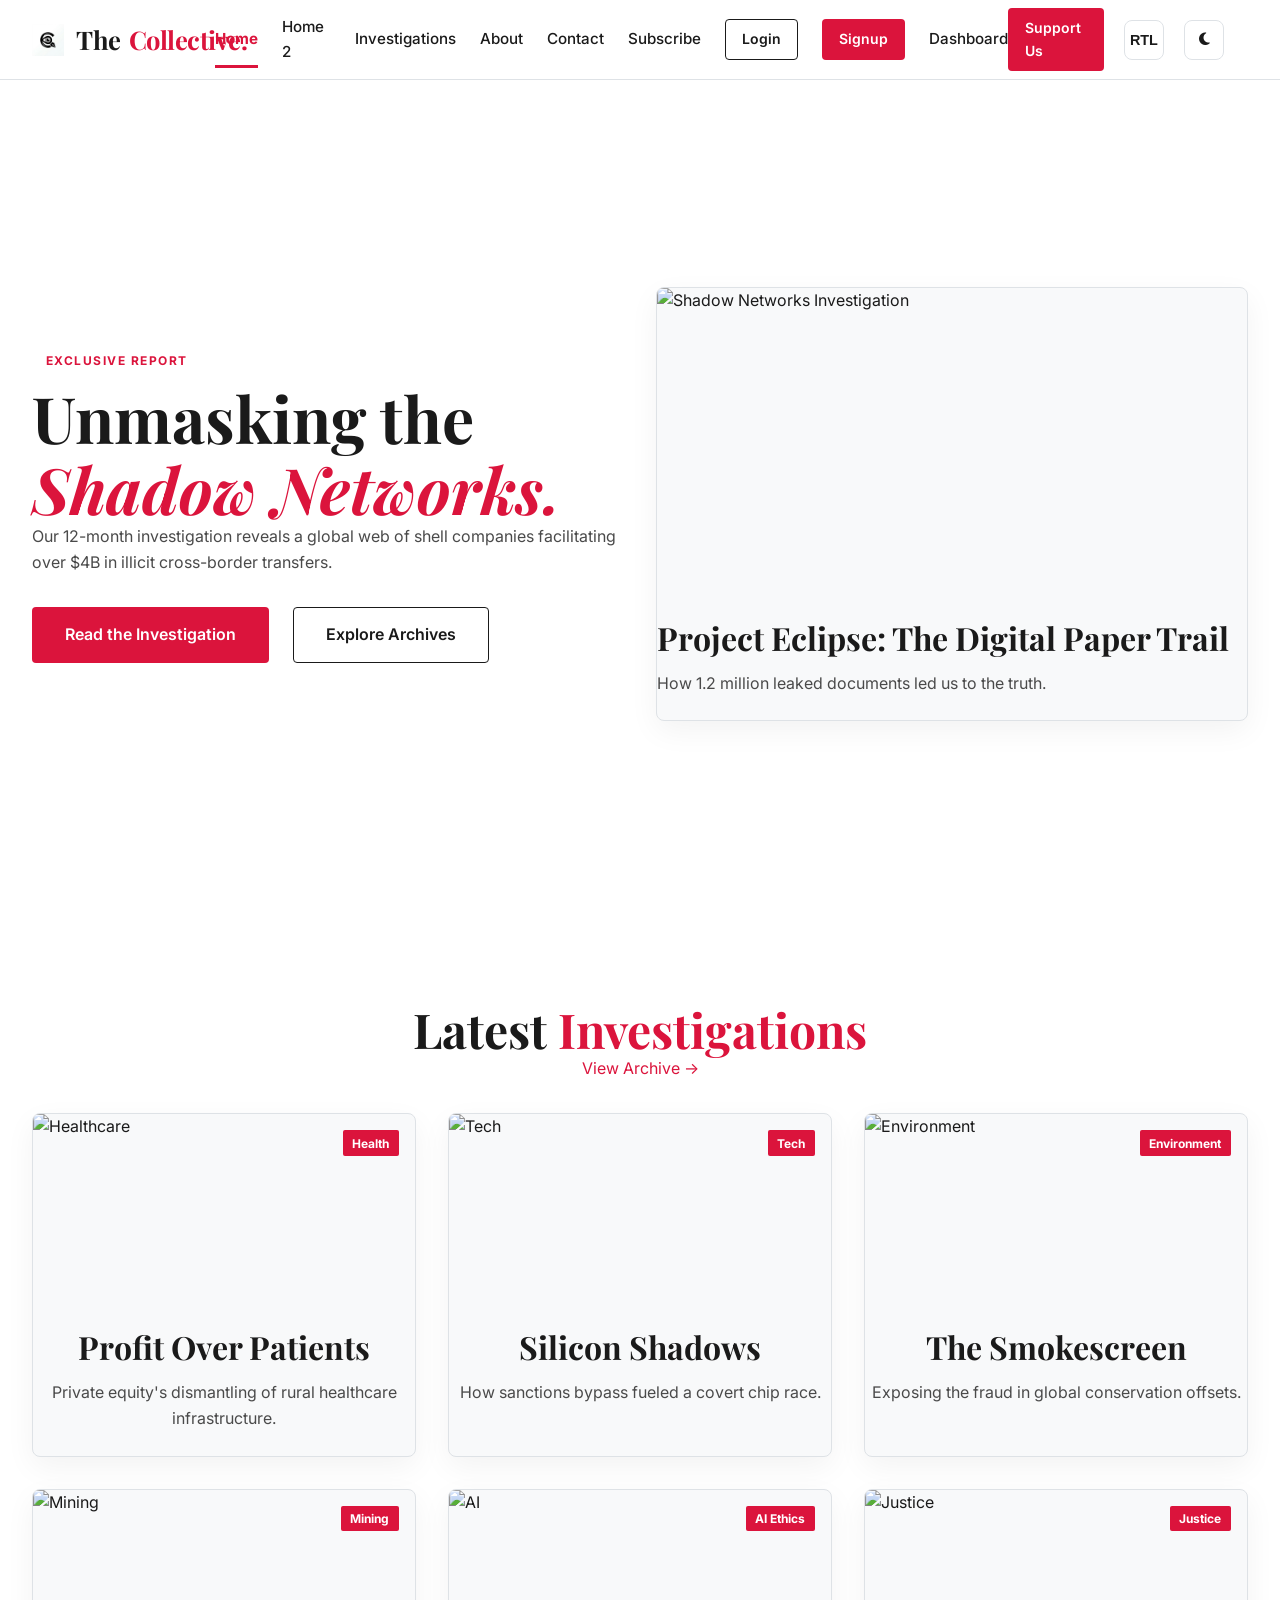
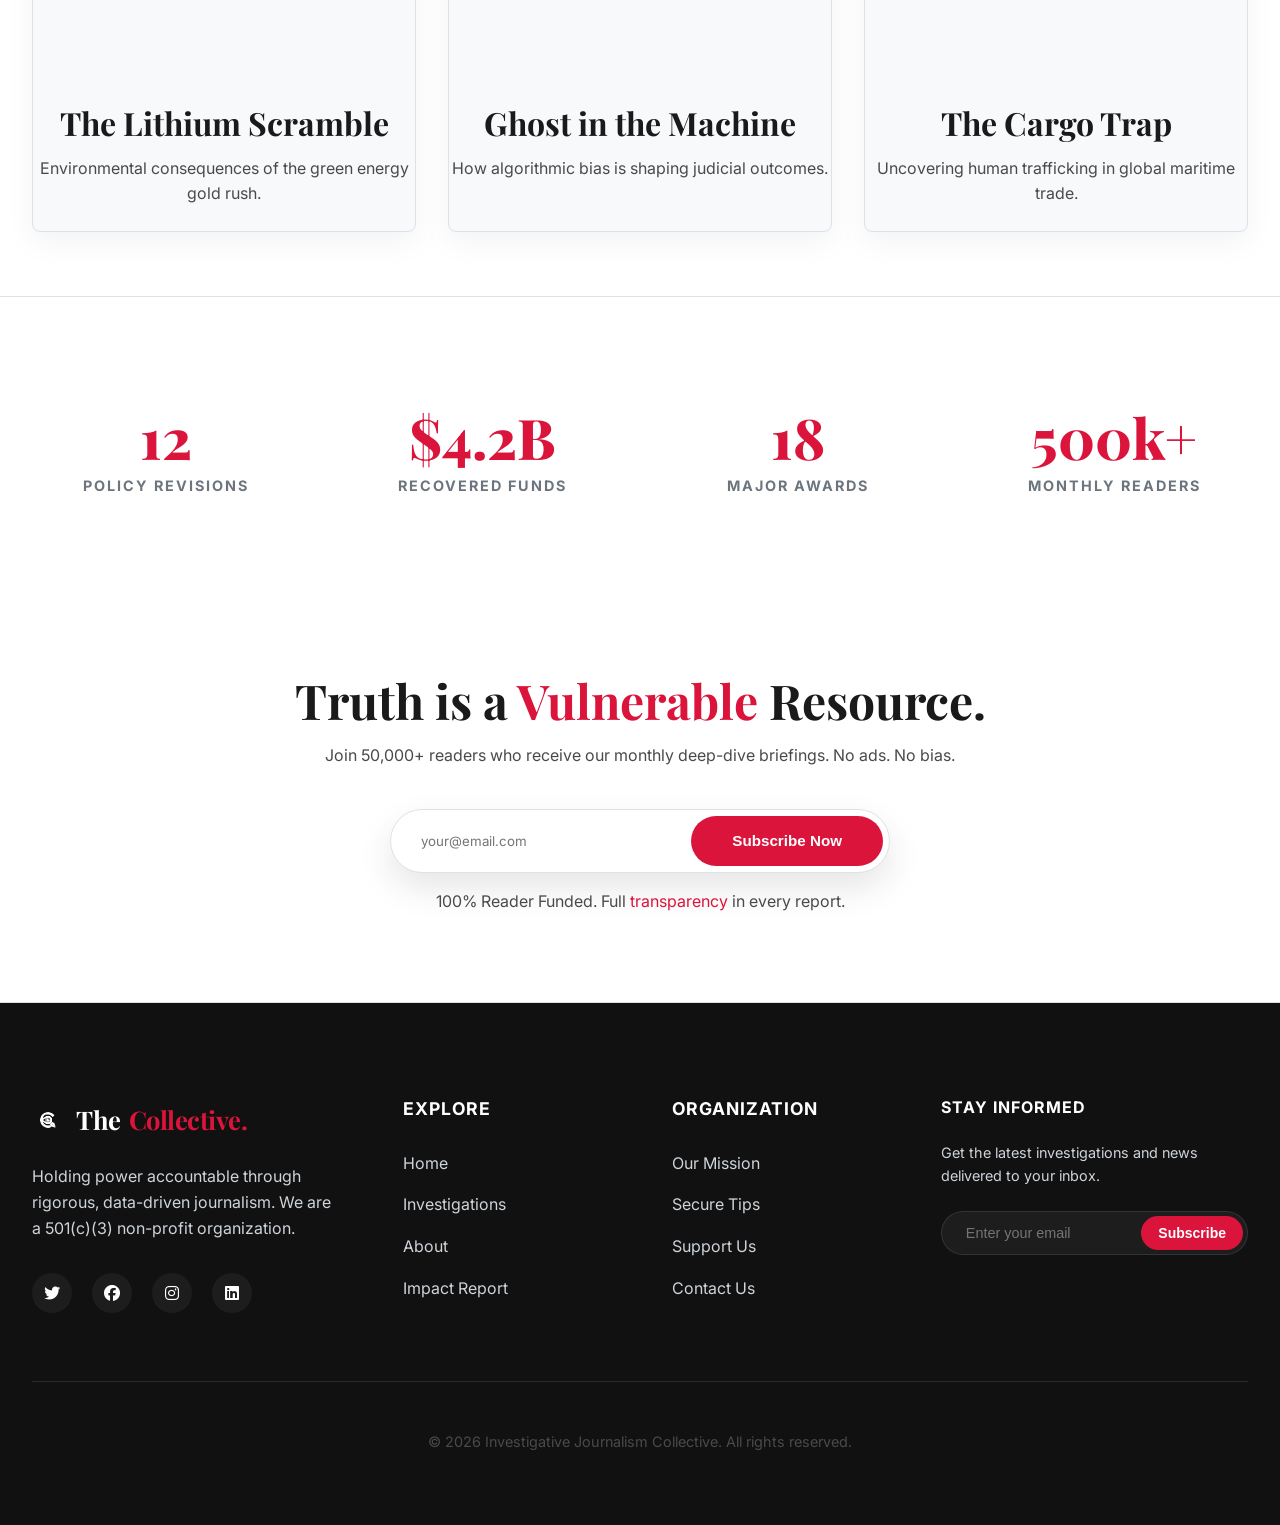
==== commit 51355410: "third commit" ====
--- a/index.html
+++ b/index.html
@@ -25,7 +25,7 @@
     <nav class="navbar">
         <div class="container nav-content">
             <a href="index.html" class="logo">
-                <i class="fas fa-globe-americas"></i>
+                <img src="assets/images/logo.png" alt="Collective Logo">
                 <span class="brand-name">The <span class="brand-accent">Collective.</span></span>
             </a>
             <div class="nav-links" id="nav-links">
@@ -35,10 +35,12 @@
                 <a href="about.html" class="nav-item">About</a>
                 <a href="contact.html" class="nav-item">Contact</a>
                 <a href="plans.html" class="nav-item">Subscribe</a>
-                <a href="login.html" class="nav-item">Login</a>
-                <a href="signup.html" class="nav-item">Signup</a>
+                <a href="login.html" class="btn btn-sm btn-outline">Login</a>
+                <a href="signup.html" class="btn btn-sm btn-primary">Signup</a>
                 <a href="dashboard.html" class="nav-item">Dashboard</a>
                 <a href="donate.html" class="btn btn-primary btn-sm nav-mobile-cta">Support Us</a>
+                <!-- Mobile Only RTL Button -->
+                <button class="mobile-only-rtl" onclick="document.getElementById('rtl-toggle').click()">RTL</button>
             </div>
 
             <div class="nav-utils">
@@ -58,7 +60,7 @@
     <!-- Reading Progress -->
     <div id="reading-progress" class="reading-progress"></div>
 
-    <main>
+    <main class="home-page">
         <!-- Hero Section -->
         <section class="hero-3d section">
             <div class="container grid-2">
@@ -96,7 +98,7 @@
                 
                 <div class="grid-3">
                     <!-- Article 1 -->
-                    <div class="card reveal">
+                    <div class="card reveal affected-card">
                         <div class="card-img-wrapper">
                             <span class="tag-floating">Health</span>
                             <img src="https://images.unsplash.com/photo-1584483766114-2cea6facdf57?auto=format&fit=crop&w=600&q=80" alt="Healthcare" class="card-img">
@@ -108,7 +110,7 @@
                     </div>
                     
                     <!-- Article 2 -->
-                    <div class="card reveal">
+                    <div class="card reveal affected-card">
                         <div class="card-img-wrapper">
                             <span class="tag-floating">Tech</span>
                             <img src="https://images.unsplash.com/photo-1555949963-aa79dcee981c?auto=format&fit=crop&w=600&q=80" alt="Tech" class="card-img">
@@ -217,8 +219,8 @@
                 <!-- Column 1: Branding & Social -->
                 <div class="footer-brand">
                     <a href="index.html" class="logo mb-sm">
-                        <img src="assets/images/logo.png" alt="Logo">
-                        <span class="brand-name"><span class="brand-accent">The</span> Collective<span class="brand-accent">.</span></span>
+                        <img src="assets/images/logo.png" alt="Collective Logo">
+                        <span class="brand-name">The <span class="brand-accent">Collective.</span></span>
                     </a>
                     <p class="footer-mission mb-md">
                         Holding power accountable through rigorous, data-driven journalism. 
--- a/assets/css/style.css
+++ b/assets/css/style.css
@@ -11,12 +11,12 @@
     --primary-l: 47%;
     --primary-color: hsl(var(--primary-h), var(--primary-s), var(--primary-l));
     --primary-hover: hsl(var(--primary-h), var(--primary-s), calc(var(--primary-l) - 10%));
-    
+
     --accent-h: 222;
     --accent-s: 47%;
     --accent-l: 11%;
     --accent-color: hsl(var(--accent-h), var(--accent-s), var(--accent-l));
-    
+
     /* Light Mode Variables */
     --bg-primary: #ffffff;
     --bg-secondary: #f8f9fa;
@@ -28,18 +28,18 @@
     --card-shadow: 0 10px 30px rgba(0, 0, 0, 0.05);
     --glass-bg: rgba(255, 255, 255, 0.8);
     --glass-border: rgba(255, 255, 255, 0.3);
-    
+
     /* Typography */
     --font-heading: 'Playfair Display', serif;
     --font-body: 'Inter', sans-serif;
-    
+
     /* Spacing */
     --space-xs: 0.5rem;
     --space-sm: 1rem;
     --space-md: 2rem;
     --space-lg: 4rem;
     --space-xl: 8rem;
-    
+
     /* Transitions */
     --transition-fast: 0.2s ease;
     --transition-base: 0.3s cubic-bezier(0.4, 0, 0.2, 1);
@@ -48,8 +48,9 @@
 
 /* Dark Mode Variables */
 [data-theme="dark"] {
-    --bg-primary: #000000; /* True black background for deep impact */
-    --bg-secondary: #0d1117; 
+    --bg-primary: #000000;
+    /* True black background for deep impact */
+    --bg-secondary: #0d1117;
     --bg-tertiary: #161b22;
     --text-primary: #f0f6fc;
     --text-secondary: #ced4da;
@@ -82,18 +83,34 @@
 }
 
 /* Typography */
-h1, h2, h3, h4, h5, h6 {
+h1,
+h2,
+h3,
+h4,
+h5,
+h6 {
     font-family: var(--font-heading);
     color: var(--text-primary);
     line-height: 1.1;
     margin-bottom: 1rem;
 }
 
-h1 { font-size: clamp(2.5rem, 5vw, 4rem); }
-h2 { font-size: clamp(2rem, 4vw, 3rem); }
-h3 { font-size: clamp(1.5rem, 3vw, 2rem); }
-
-p { margin-bottom: 1.5rem; color: var(--text-secondary); }
+h1 {
+    font-size: clamp(2.5rem, 5vw, 4rem);
+}
+
+h2 {
+    font-size: clamp(2rem, 4vw, 3rem);
+}
+
+h3 {
+    font-size: clamp(1.5rem, 3vw, 2rem);
+}
+
+p {
+    margin-bottom: 1.5rem;
+    color: var(--text-secondary);
+}
 
 a {
     color: var(--primary-color);
@@ -101,9 +118,15 @@
     transition: var(--transition-fast);
 }
 
-a:hover { color: var(--primary-hover); }
-
-img { max-width: 100%; height: auto; display: block; }
+a:hover {
+    color: var(--primary-hover);
+}
+
+img {
+    max-width: 100%;
+    height: auto;
+    display: block;
+}
 
 /* Layout Containers */
 .container {
@@ -118,7 +141,13 @@
 }
 
 main {
-    padding-top: 80px; /* Offset for fixed navbar */
+    padding-top: 80px;
+    /* Offset for fixed navbar */
+}
+
+.dash-main {
+    padding-top: 0 !important;
+    /* Dash uses internal topbar, no global navbar offset */
 }
 
 /* Components */
@@ -161,8 +190,15 @@
     color: var(--bg-primary);
 }
 
-.btn-sm { padding: 0.5rem 1rem; font-size: 0.875rem; }
-.btn-lg { padding: 1.25rem 3rem; font-size: 1.125rem; }
+.btn-sm {
+    padding: 0.5rem 1rem;
+    font-size: 0.875rem;
+}
+
+.btn-lg {
+    padding: 1.25rem 3rem;
+    font-size: 1.125rem;
+}
 
 /* Logo Branding */
 .logo {
@@ -180,7 +216,8 @@
     height: 32px;
     width: auto;
     object-fit: contain;
-    mix-blend-mode: darken; /* Drops white bg in light mode */
+    mix-blend-mode: darken;
+    /* Drops white bg in light mode */
 }
 
 /* Reusable Brand Identity */
@@ -188,7 +225,8 @@
     font-family: var(--font-heading);
     font-weight: 700;
     font-size: 1.6rem;
-    color: #1a1a1a; /* "The" in black */
+    color: var(--text-primary);
+    /* Consistent unified color */
     text-decoration: none;
     letter-spacing: -0.5px;
     display: flex;
@@ -199,8 +237,10 @@
 [data-theme="dark"] .brand-name {
     color: #ffffff;
 }
+
 [data-theme="dark"] .brand-name {
-    color: #ffffff; /* Contrast for dark mode */
+    color: #ffffff;
+    /* Contrast for dark mode */
 }
 
 .logo i {
@@ -209,18 +249,22 @@
 }
 
 .brand-accent {
-    color: var(--primary-color); /* "Collective." in red */
+    color: var(--primary-color);
+    /* "Collective." in red */
 }
 
 .footer .brand-name {
-    color: #ffffff !important; /* Force visibility against dark footer regardless of theme */
+    color: #ffffff !important;
+    /* Unified size/weight, but visible on dark footer */
+    font-size: 1.6rem !important;
 }
 
 /* Invert colors and drop dark bg in dark mode for invisible white bg logo */
 [data-theme="dark"] .logo img,
 .footer .logo img {
     filter: invert(1) brightness(1.2) contrast(1.2);
-    mix-blend-mode: screen; /* Drops black background, keeps white logo */
+    mix-blend-mode: screen;
+    /* Drops black background, keeps white logo */
 }
 
 /* Interactive Glow & 3D Tilt System */
@@ -322,8 +366,13 @@
 }
 
 /* Base Utility Button Visibility */
-.nav-desktop-cta { display: none; }
-.nav-mobile-cta { display: block; }
+.nav-desktop-cta {
+    display: none;
+}
+
+.nav-mobile-cta {
+    display: block;
+}
 
 /* Active State Underline */
 .nav-item {
@@ -370,7 +419,7 @@
     margin-right: 1.5rem;
 }
 
-.nav-utils .btn-rtl, 
+.nav-utils .btn-rtl,
 .nav-utils .btn-icon {
     padding: 0.5rem;
     font-size: 0.9rem;
@@ -422,9 +471,10 @@
         display: flex !important;
     }
 
-    /* Support Us button inside hamburger menu */
-    .nav-links .btn-primary {
-        margin: 1.5rem auto 1rem;
+    /* Login, Signup, and Support Us buttons inside hamburger menu */
+    .nav-links .btn-primary,
+    .nav-links .btn-outline {
+        margin: 0.75rem auto;
         width: 85%;
         justify-content: center;
         display: flex !important;
@@ -434,8 +484,10 @@
         order: 1;
         font-size: 1.2rem;
     }
-    
-    .logo img { height: 24px; }
+
+    .logo img {
+        height: 24px;
+    }
 
     .nav-links {
         position: fixed;
@@ -469,11 +521,11 @@
         text-align: center;
         padding: 1.25rem;
         font-size: 1.1rem;
-        border-bottom: 1px solid rgba(0,0,0,0.05);
+        border-bottom: 1px solid rgba(0, 0, 0, 0.05);
     }
 
     [data-theme="dark"] .nav-item {
-        border-bottom-color: rgba(255,255,255,0.05);
+        border-bottom-color: rgba(255, 255, 255, 0.05);
     }
 
     .nav-item:after {
@@ -499,7 +551,9 @@
     transition: var(--transition-base);
 }
 
-.nav-item:hover:after { width: 100%; }
+.nav-item:hover:after {
+    width: 100%;
+}
 
 .nav-item.active {
     color: var(--primary-color) !important;
@@ -510,7 +564,8 @@
     width: 100% !important;
     height: 3px !important;
     background-color: var(--primary-color) !important;
-    bottom: -8px; /* Slightly lower for elegance */
+    bottom: -8px;
+    /* Slightly lower for elegance */
 }
 
 /* Icon Buttons (Theme Toggle, etc) */
@@ -556,10 +611,14 @@
     transition: var(--transition-slow);
 }
 
-.card:hover .card-img { transform: scale(1.1); }
+.card:hover .card-img {
+    transform: scale(1.1);
+}
 
 /* Forms */
-.form-group { margin-bottom: 1.5rem; }
+.form-group {
+    margin-bottom: 1.5rem;
+}
 
 .form-label {
     display: block;
@@ -594,7 +653,7 @@
     border-radius: 50px;
     padding: 6px;
     border: 1px solid var(--border-color);
-    box-shadow: 0 15px 35px rgba(0,0,0,0.1);
+    box-shadow: 0 15px 35px rgba(0, 0, 0, 0.1);
     transition: var(--transition-base);
 }
 
@@ -630,7 +689,8 @@
         padding: 0;
         gap: 1rem;
     }
-    .newsletter-form .form-control, 
+
+    .newsletter-form .form-control,
     .newsletter-form .btn {
         border-radius: 50px;
         width: 100%;
@@ -647,7 +707,14 @@
     border-top: 1px solid var(--border-color);
 }
 
-.footer h4 { color: #fff; font-family: var(--font-body); font-weight: 700; text-transform: uppercase; letter-spacing: 1px; margin-bottom: 1.5rem; }
+.footer h4 {
+    color: #fff;
+    font-family: var(--font-body);
+    font-weight: 700;
+    text-transform: uppercase;
+    letter-spacing: 1px;
+    margin-bottom: 1.5rem;
+}
 
 .footer-grid {
     display: grid;
@@ -678,7 +745,7 @@
     width: 40px;
     height: 40px;
     border-radius: 50%;
-    background: rgba(255,255,255,0.05);
+    background: rgba(255, 255, 255, 0.05);
     display: flex;
     align-items: center;
     justify-content: center;
@@ -728,16 +795,16 @@
 .newsletter-inline {
     display: flex;
     gap: 0;
-    background: rgba(255,255,255,0.05);
+    background: rgba(255, 255, 255, 0.05);
     padding: 4px;
-    border: 1px solid rgba(255,255,255,0.1);
+    border: 1px solid rgba(255, 255, 255, 0.1);
     border-radius: 50px;
     transition: var(--transition-base);
 }
 
 .newsletter-inline:focus-within {
     border-color: var(--primary-color);
-    background: rgba(255,255,255,0.08);
+    background: rgba(255, 255, 255, 0.08);
 }
 
 .newsletter-inline input {
@@ -760,9 +827,16 @@
     .footer-grid {
         grid-template-columns: 1.5fr 1fr 1fr;
     }
+
     .footer-newsletter {
         grid-column: span 3;
         max-width: 500px;
+        margin: 0 auto;
+        text-align: center;
+    }
+
+    .footer-newsletter .newsletter-inline {
+        margin: 0 auto;
     }
 }
 
@@ -771,8 +845,15 @@
         grid-template-columns: 1fr 1fr;
         gap: 3rem;
     }
+
     .footer-newsletter {
-        grid-column: span 2;
+        grid-column: span 1;
+        text-align: left;
+        margin: 0;
+    }
+
+    .footer-newsletter .newsletter-inline {
+        margin: 0;
     }
 }
 
@@ -781,6 +862,7 @@
         grid-template-columns: 1fr;
         gap: 2.5rem;
     }
+
     .footer-newsletter {
         grid-column: span 1;
     }
@@ -788,7 +870,7 @@
 
 .footer-bottom {
     padding-top: 3rem;
-    border-top: 1px solid rgba(255,255,255,0.1);
+    border-top: 1px solid rgba(255, 255, 255, 0.1);
     text-align: center;
     color: #6c757d;
     font-size: 0.9rem;
@@ -863,17 +945,43 @@
 }
 
 /* Utilities */
-.text-accent { color: var(--primary-color); }
-.text-center { text-align: center; }
-.py-lg { padding-top: var(--space-lg); padding-bottom: var(--space-lg); }
-.mb-sm { margin-bottom: var(--space-sm); }
-.mb-md { margin-bottom: var(--space-md); }
-.grid-2 { display: grid; grid-template-columns: repeat(2, 1fr); gap: 2rem; }
-.grid-3 { display: grid; grid-template-columns: repeat(3, 1fr); gap: 2rem; }
+.text-accent {
+    color: var(--primary-color);
+}
+
+.text-center {
+    text-align: center;
+}
+
+.py-lg {
+    padding-top: var(--space-lg);
+    padding-bottom: var(--space-lg);
+}
+
+.mb-sm {
+    margin-bottom: var(--space-sm);
+}
+
+.mb-md {
+    margin-bottom: var(--space-md);
+}
+
+.grid-2 {
+    display: grid;
+    grid-template-columns: repeat(2, 1fr);
+    gap: 2rem;
+}
+
+.grid-3 {
+    display: grid;
+    grid-template-columns: repeat(3, 1fr);
+    gap: 2rem;
+}
 
 /* Section Specific Spacing Resets */
 .section.bg-secondary {
-    padding-top: 0 !important; /* Forceful removal of Investigations top gap */
+    padding-top: 0 !important;
+    /* Forceful removal of Investigations top gap */
 }
 
 .section-header {
@@ -881,30 +989,39 @@
 }
 
 .section-header h2 {
-    margin: 0 !important; /* Precise reset per user request */
-    margin-top: 15px !important; /* Small controlled top gap */
+    margin: 0 !important;
+    /* Precise reset per user request */
+    margin-top: 15px !important;
+    /* Small controlled top gap */
 }
 
 /* Hero Specifics */
 .hero-3d.section {
-    padding-top: 0 !important; /* Forceful removal of all top padding */
+    padding-top: 4rem !important;
+    /* Balanced top breathing room */
 }
 
 .hero-3d .container {
-    min-height: 500px; /* Reduced from 100vh to avoid large bottom gaps */
-    align-items: flex-start !important; /* Align content to top instead of center */
+    min-height: calc(100vh - 120px);
+    /* Fill viewport properly */
+    align-items: center !important;
+    /* Balanced vertical centering */
     display: grid;
     margin-top: 0 !important;
-    padding-bottom: 40px !important; /* Controlled gap to next section */
+    padding-bottom: 60px !important;
+    /* Clean separation from next section */
 }
 
 .hero-text h1 {
-    margin: 0 !important; /* Forceful reset of all margins */
-    margin-top: 8px !important; /* Tight controlled gap from tag */
+    margin: 0 !important;
+    /* Forceful reset of all margins */
+    margin-top: 8px !important;
+    /* Tight controlled gap from tag */
 }
 
 .hero-text {
-    margin-top: 0 !important; /* Remove previous balancing negative margin */
+    margin-top: 0 !important;
+    /* Remove previous balancing negative margin */
 }
 
 .hero-actions {
@@ -915,33 +1032,60 @@
 
 /* Responsive */
 @media (max-width: 1024px) {
-    .footer-grid { grid-template-columns: 1fr 1fr; }
-    .nav-links { display: none; } /* Hide for mobile toggle later */
+    .footer-grid {
+        grid-template-columns: 1fr 1fr;
+    }
+
+    .nav-links {
+        display: none;
+    }
+
+    /* Hide for mobile toggle later */
 }
 
 @media (max-width: 768px) {
     :root {
         --space-md: 1.5rem;
         --space-lg: 2.5rem;
-        --space-xl: 4rem; /* Halve the massive 8rem gap on mobiles */
-    }
-    
-    .grid-2, .grid-3 { grid-template-columns: 1fr; gap: 1.5rem; }
-    .footer-grid { grid-template-columns: 1fr; gap: 2rem; }
-    
+        --space-xl: 4rem;
+        /* Halve the massive 8rem gap on mobiles */
+    }
+
+    .grid-2,
+    .grid-3 {
+        grid-template-columns: 1fr;
+        gap: 1.5rem;
+    }
+
+    .footer-grid {
+        grid-template-columns: 1fr;
+        gap: 2rem;
+    }
+
     /* Prevent huge inline hero images from dominating mobile viewports */
-    .hero-image-side img { min-height: 300px !important; }
-    
+    .hero-image-side img {
+        min-height: 300px !important;
+    }
+
     /* Squeeze internal padded containers */
-    .p-xl { padding: 1.5rem !important; }
-    .p-lg { padding: 1.25rem !important; }
-    .container { padding: 0 1.25rem; }
+    .p-xl {
+        padding: 1.5rem !important;
+    }
+
+    .p-lg {
+        padding: 1.25rem !important;
+    }
+
+    .container {
+        padding: 0 1.25rem;
+    }
 }
 
 /* Impact Section */
 .impact-section {
     padding: 6rem 0;
-    background: var(--bg-primary); /* Contrast with bg-secondary of Investigations */
+    background: var(--bg-primary);
+    /* Contrast with bg-secondary of Investigations */
     border-top: 1px solid var(--border-color);
 }
 
@@ -976,12 +1120,20 @@
 }
 
 @media (max-width: 1024px) {
-    .impact-grid { grid-template-columns: repeat(2, 1fr); }
+    .impact-grid {
+        grid-template-columns: repeat(2, 1fr);
+    }
 }
 
 @media (max-width: 576px) {
-    .impact-grid { grid-template-columns: 1fr; gap: 2rem; }
-    .stat-number { font-size: 3rem; }
+    .impact-grid {
+        grid-template-columns: 1fr;
+        gap: 2rem;
+    }
+
+    .stat-number {
+        font-size: 3rem;
+    }
 }
 
 /* 
@@ -995,8 +1147,13 @@
 }
 
 /* Section Specific Dark Overrides */
-[data-theme="dark"] .newsletter-cta { background-color: #000000 !important; }
-[data-theme="dark"] .pulse-highlights { background-color: #000000 !important; }
+[data-theme="dark"] .newsletter-cta {
+    background-color: #000000 !important;
+}
+
+[data-theme="dark"] .pulse-highlights {
+    background-color: #000000 !important;
+}
 
 /* ── Navbar RTL: logo position is swapped via JavaScript DOM manipulation ── */
 /* Logo internal layout: image swaps sides in RTL */
@@ -1027,7 +1184,9 @@
     flex-direction: row-reverse;
 }
 
-[dir="rtl"] .stats-grid, [dir="rtl"] .grid-3, [dir="rtl"] .grid-2 {
+[dir="rtl"] .stats-grid,
+[dir="rtl"] .grid-3,
+[dir="rtl"] .grid-2 {
     direction: rtl;
 }
 
@@ -1066,6 +1225,7 @@
     color: #fff;
     border-color: var(--primary-color);
 }
+
 /* Premium Dark Investigative Section (Home 2) */
 .investigative-dark-section {
     background: linear-gradient(180deg, #000000 0%, #0a0a0a 100%);
@@ -1090,7 +1250,7 @@
     overflow: hidden;
     margin-bottom: 40px;
     border: 3px solid rgba(255, 0, 0, 0.4);
-    box-shadow: 0 0 40px rgba(255, 0, 0, 0.3), inset 0 0 20px rgba(0,0,0,0.5);
+    box-shadow: 0 0 40px rgba(255, 0, 0, 0.3), inset 0 0 20px rgba(0, 0, 0, 0.5);
     transition: transform 0.5s cubic-bezier(0.175, 0.885, 0.32, 1.275);
 }
 
@@ -1135,17 +1295,25 @@
         width: 180px;
         height: 180px;
     }
+
     .investigative-content h3 {
         font-size: 2rem;
     }
 }
 
 /* Utility Classes */
-.text-white { color: #ffffff !important; }
-.text-accent { color: var(--primary-color) !important; }
+.text-white {
+    color: #ffffff !important;
+}
+
+.text-accent {
+    color: var(--primary-color) !important;
+}
+
 /* Tag Component */
 .hero-text .tag {
-    margin-bottom: 0 !important; /* Remove bottom margin to use H1 margin-top instead */
+    margin-bottom: 0 !important;
+    /* Remove bottom margin to use H1 margin-top instead */
 }
 
 .tag {
@@ -1161,7 +1329,9 @@
     border: 1px solid rgba(var(--primary-h), var(--primary-s), var(--primary-l), 0.2);
 }
 
-.italic { font-style: italic; }
+.italic {
+    font-style: italic;
+}
 
 /* Dedicated Profile Image Class for Overriding Specificity/Caching Issues */
 .profile-img-large {
@@ -1173,12 +1343,13 @@
     margin: 0 auto 1.5rem !important;
     display: block !important;
     border: 4px solid var(--bg-secondary) !important;
-    box-shadow: 0 10px 20px rgba(0,0,0,0.1) !important;
+    box-shadow: 0 10px 20px rgba(0, 0, 0, 0.1) !important;
 }
 
 /* Investigations Page - Light Mode Hero Redesign */
 .investigations-hero-light {
-    padding-top: 160px !important; /* Extra padding for centered layout */
+    padding-top: 160px !important;
+    /* Extra padding for centered layout */
     padding-bottom: 6rem !important;
 }
 
@@ -1188,7 +1359,8 @@
     font-weight: 600;
     text-transform: uppercase;
     letter-spacing: 3px;
-    color: #555; /* Modern Dark Gray */
+    color: #555;
+    /* Modern Dark Gray */
     margin-bottom: 1.5rem;
 }
 
@@ -1199,7 +1371,8 @@
 
 .hero-subtitle-light {
     font-size: 1.4rem;
-    color: #000000 !important; /* Pure Black for perfect contrast */
+    color: #000000 !important;
+    /* Pure Black for perfect contrast */
     max-width: 750px;
     margin: 0 auto 3rem;
     line-height: 1.7;
@@ -1222,16 +1395,18 @@
     background: #000;
     color: #fff;
     transform: translateY(-3px);
-    box-shadow: 0 10px 20px rgba(0,0,0,0.1);
+    box-shadow: 0 10px 20px rgba(0, 0, 0, 0.1);
 }
 
 @media (max-width: 768px) {
     .investigations-hero-light {
         padding-top: 120px !important;
     }
+
     .investigations-hero-light .text-accent {
         font-size: 3.5rem !important;
     }
+
     .hero-subtitle-light {
         font-size: 1.1rem;
     }
@@ -1266,17 +1441,21 @@
     display: flex;
     align-items: center;
     gap: 0.5rem;
-    justify-self: flex-start; /* Relative to its column */
+    justify-self: flex-start;
+    /* Relative to its column */
 }
 
 [dir="rtl"] .nav-links {
-    flex-direction: row; /* Native RTL handles ordering */
+    flex-direction: row;
+    /* Native RTL handles ordering */
     justify-content: center;
 }
 
 [dir="rtl"] .nav-utils {
-    flex-direction: row; /* Native RTL handles ordering */
-    justify-self: flex-end; /* Relative to its column */
+    flex-direction: row;
+    /* Native RTL handles ordering */
+    justify-self: flex-end;
+    /* Relative to its column */
 }
 
 /* Mobile Hamburger RTL */
@@ -1290,3 +1469,150 @@
     left: 0;
     text-align: right;
 }
+/* -- Mobile-Only Full Responsive Package (Senior Design) -- */
+.mobile-only-rtl { display: none; }
+
+@media (max-width: 767px) {
+    /* Navbar: Centered vertical, Logo+Name | Theme | Hamburger */
+    .nav-content {
+        display: flex !important;
+        justify-content: space-between !important;
+        align-items: center !important;
+        height: 64px !important;
+        padding: 0 1rem !important;
+    }
+
+    .logo {
+        display: flex !important;
+        align-items: center !important;
+        gap: 12px !important;
+        order: 1 !important;
+    }
+    
+    .nav-utils {
+        display: flex !important;
+        align-items: center !important;
+        gap: 15px !important;
+        order: 2 !important;
+        margin-left: auto !important;
+        margin-right: 15px !important;
+    }
+
+    #rtl-toggle {
+        display: none !important;
+    }
+
+    .mobile-only-rtl {
+        display: block !important;
+        width: 80% !important;
+        margin: 1.5rem auto !important;
+        padding: 12px !important;
+        background: var(--bg-secondary) !important;
+        border: 1px solid var(--border-color) !important;
+        border-radius: 8px !important;
+        text-align: center !important;
+        font-weight: 600 !important;
+        color: var(--text-primary) !important;
+    }
+
+    .nav-toggle {
+        order: 3 !important;
+        font-size: 1.5rem !important;
+        background: none !important;
+        border: none !important;
+    }
+
+    .footer-grid {
+        grid-template-columns: 1fr !important;
+        text-align: center !important;
+        gap: 2.5rem !important;
+    }
+
+    .footer-brand, .footer-links, .footer-newsletter {
+        display: flex !important;
+        flex-direction: column !important;
+        align-items: center !important;
+        margin-bottom: 0 !important;
+    }
+
+    .social-links {
+        justify-content: center !important;
+        margin-bottom: 25px !important;
+        width: 100% !important;
+    }
+
+    .newsletter-form button,
+    .newsletter-inline button,
+    .btn-primary[type="submit"] {
+        width: 75% !important;
+        max-width: 300px !important;
+        padding: 12px 20px !important;
+        margin: 1rem auto !important;
+        border-radius: 50px !important;
+        display: block !important;
+    }
+
+    .container {
+        padding: 0 1.25rem !important;
+    }
+
+    .grid-2, .grid-3 {
+        grid-template-columns: 1fr !important;
+        gap: 2rem !important;
+    }
+}
+
+/* -- Mobile-Only Subscribe Button Size Refinement (Further Reduction) -- */
+@media (max-width: 767px) {
+    .newsletter-form button,
+    .newsletter-inline button,
+    .btn-primary[type="submit"] {
+        width: 60% !important;
+        max-width: 240px !important;
+        padding: 10px 16px !important;
+        font-size: 13px !important;
+        margin: 0.75rem auto !important;
+    }
+}
+
+/* -- Tablet View Card Alignment Refinement (768px - 1024px) -- */
+@media (min-width: 768px) and (max-width: 1024px) {
+    .grid-3, .grid-2 {
+        grid-template-columns: 1fr !important; /* Stack for perfect centering if space is tight */
+        max-width: 600px !important;
+        margin: 0 auto !important;
+    }
+
+    .card {
+        display: flex !important;
+        flex-direction: column !important;
+        align-items: center !important;
+        text-align: center !important;
+        width: 100% !important;
+    }
+
+    .card-img-wrapper {
+        width: 100% !important;
+        max-width: 100% !important;
+        margin: 0 auto !important;
+    }
+
+    .investigative-card {
+        flex-direction: column !important;
+        align-items: center !important;
+        text-align: center !important;
+        padding: 4rem 1.5rem !important;
+        width: 100% !important;
+    }
+
+    .investigative-img-wrapper {
+        margin: 0 auto 2rem !important;
+        width: 280px !important;
+        height: 280px !important;
+    }
+
+    .investigative-content {
+        max-width: 700px !important;
+        margin: 0 auto !important;
+    }
+}
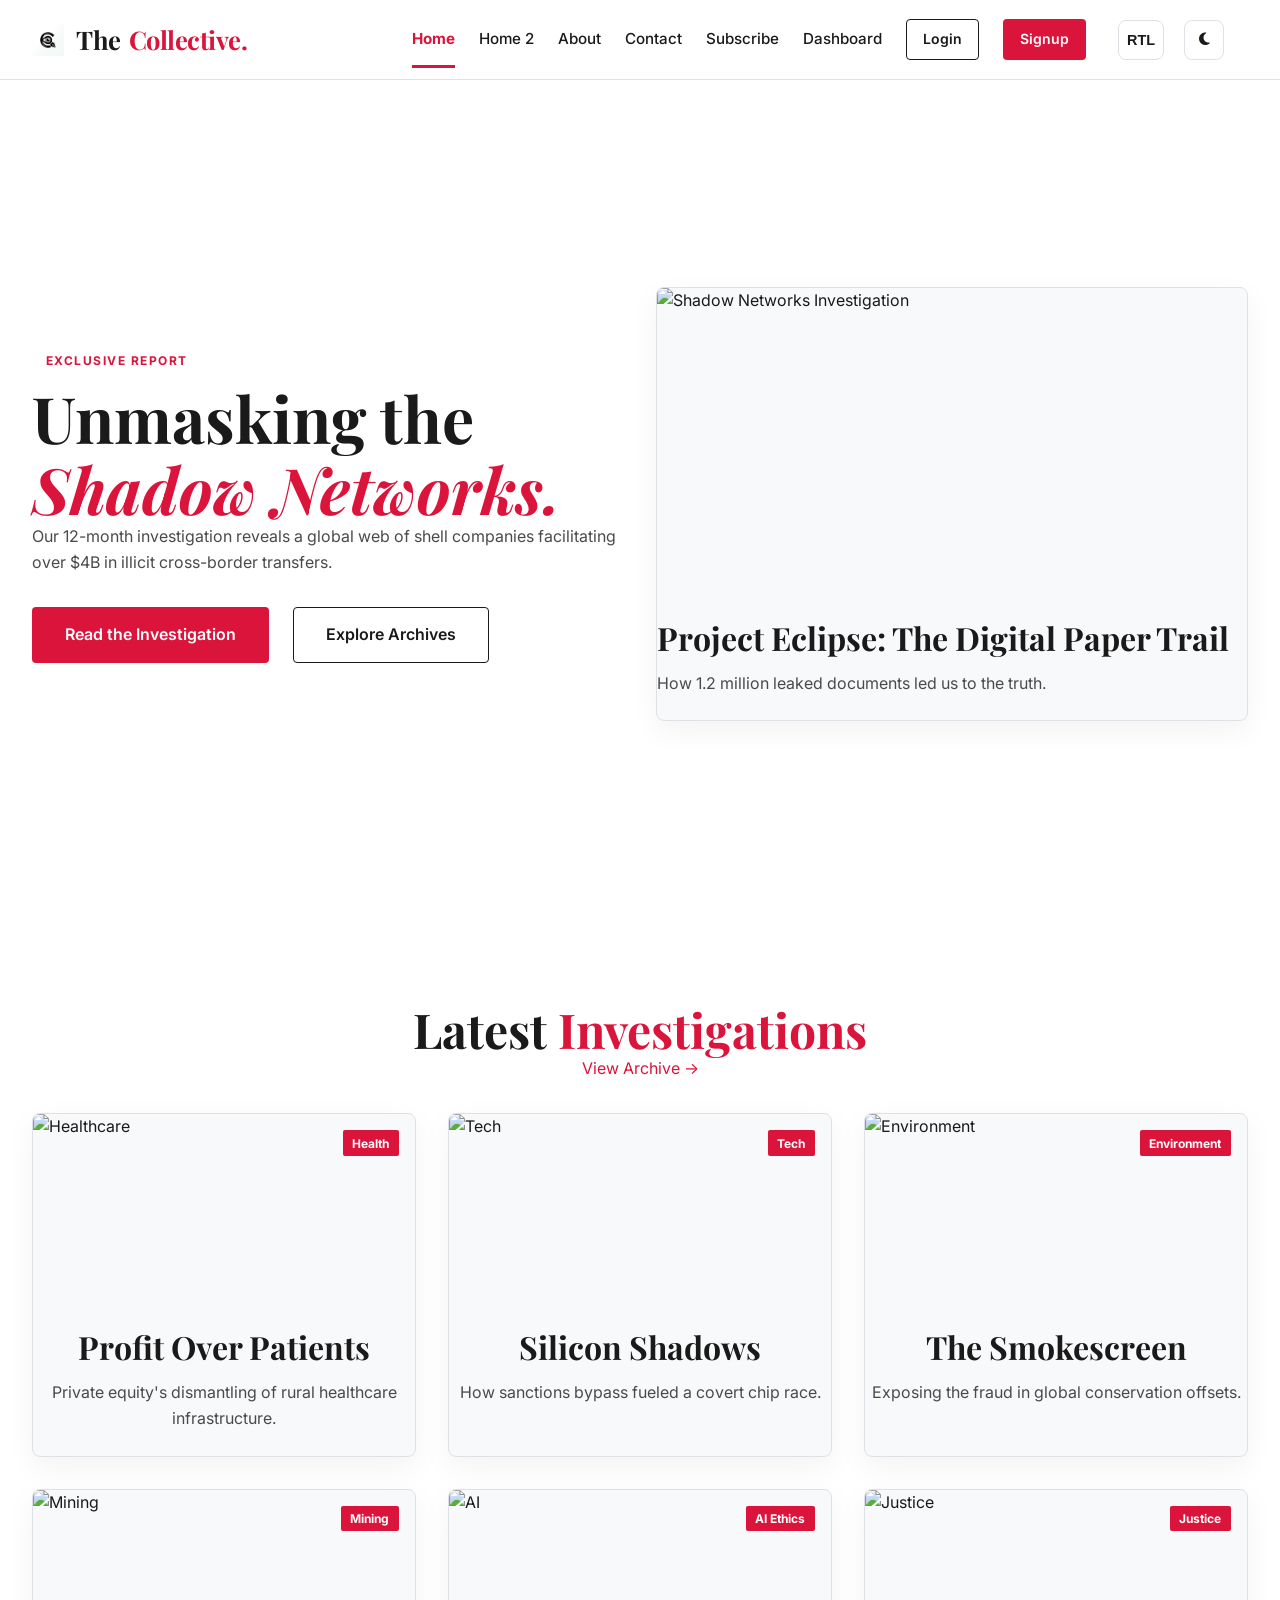
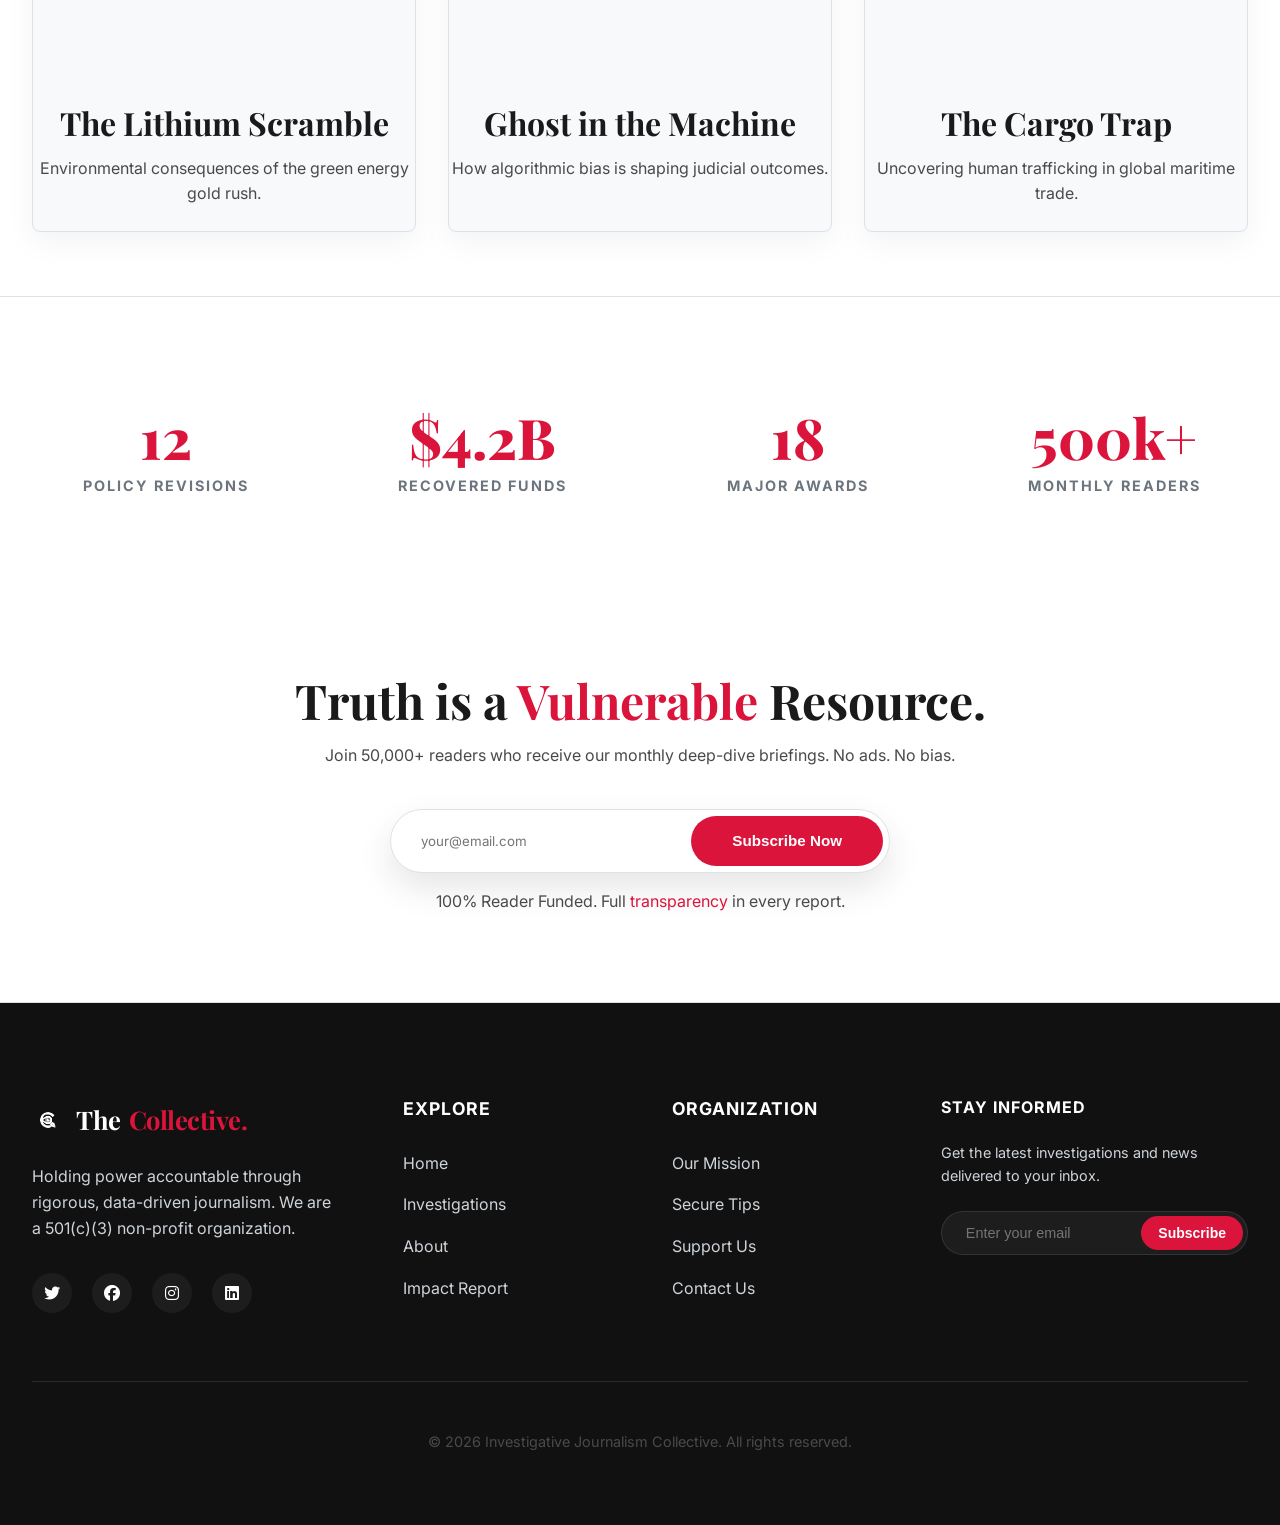
==== commit 1585722c: "fourth commit" ====
--- a/index.html
+++ b/index.html
@@ -31,20 +31,20 @@
             <div class="nav-links" id="nav-links">
                 <a href="index.html" class="nav-item active">Home</a>
                 <a href="home-2.html" class="nav-item">Home 2</a>
-                <a href="articles.html" class="nav-item">Investigations</a>
+
                 <a href="about.html" class="nav-item">About</a>
                 <a href="contact.html" class="nav-item">Contact</a>
                 <a href="plans.html" class="nav-item">Subscribe</a>
+                <a href="dashboard.html" class="nav-item">Dashboard</a>
                 <a href="login.html" class="btn btn-sm btn-outline">Login</a>
                 <a href="signup.html" class="btn btn-sm btn-primary">Signup</a>
-                <a href="dashboard.html" class="nav-item">Dashboard</a>
-                <a href="donate.html" class="btn btn-primary btn-sm nav-mobile-cta">Support Us</a>
+
                 <!-- Mobile Only RTL Button -->
                 <button class="mobile-only-rtl" onclick="document.getElementById('rtl-toggle').click()">RTL</button>
             </div>
 
             <div class="nav-utils">
-                <a href="donate.html" class="btn btn-primary btn-sm nav-desktop-cta">Support Us</a>
+
                 <button id="rtl-toggle" class="btn-rtl">RTL</button>
                 <button id="theme-toggle" class="btn-icon" aria-label="Toggle Theme">
                     <i class="fas fa-moon"></i>
--- a/assets/css/style.css
+++ b/assets/css/style.css
@@ -335,16 +335,17 @@
 @media (min-width: 1025px) {
     .nav-content {
         display: grid;
-        grid-template-columns: 1fr auto 1fr;
+        grid-template-columns: auto 1fr auto;
         align-items: center;
     }
 
     .nav-links {
         grid-column: 2;
         display: flex;
-        justify-content: center;
+        justify-content: flex-end;
         align-items: center;
         margin-left: 0 !important;
+        margin-right: 2rem !important;
         gap: 1.5rem !important;
     }
 
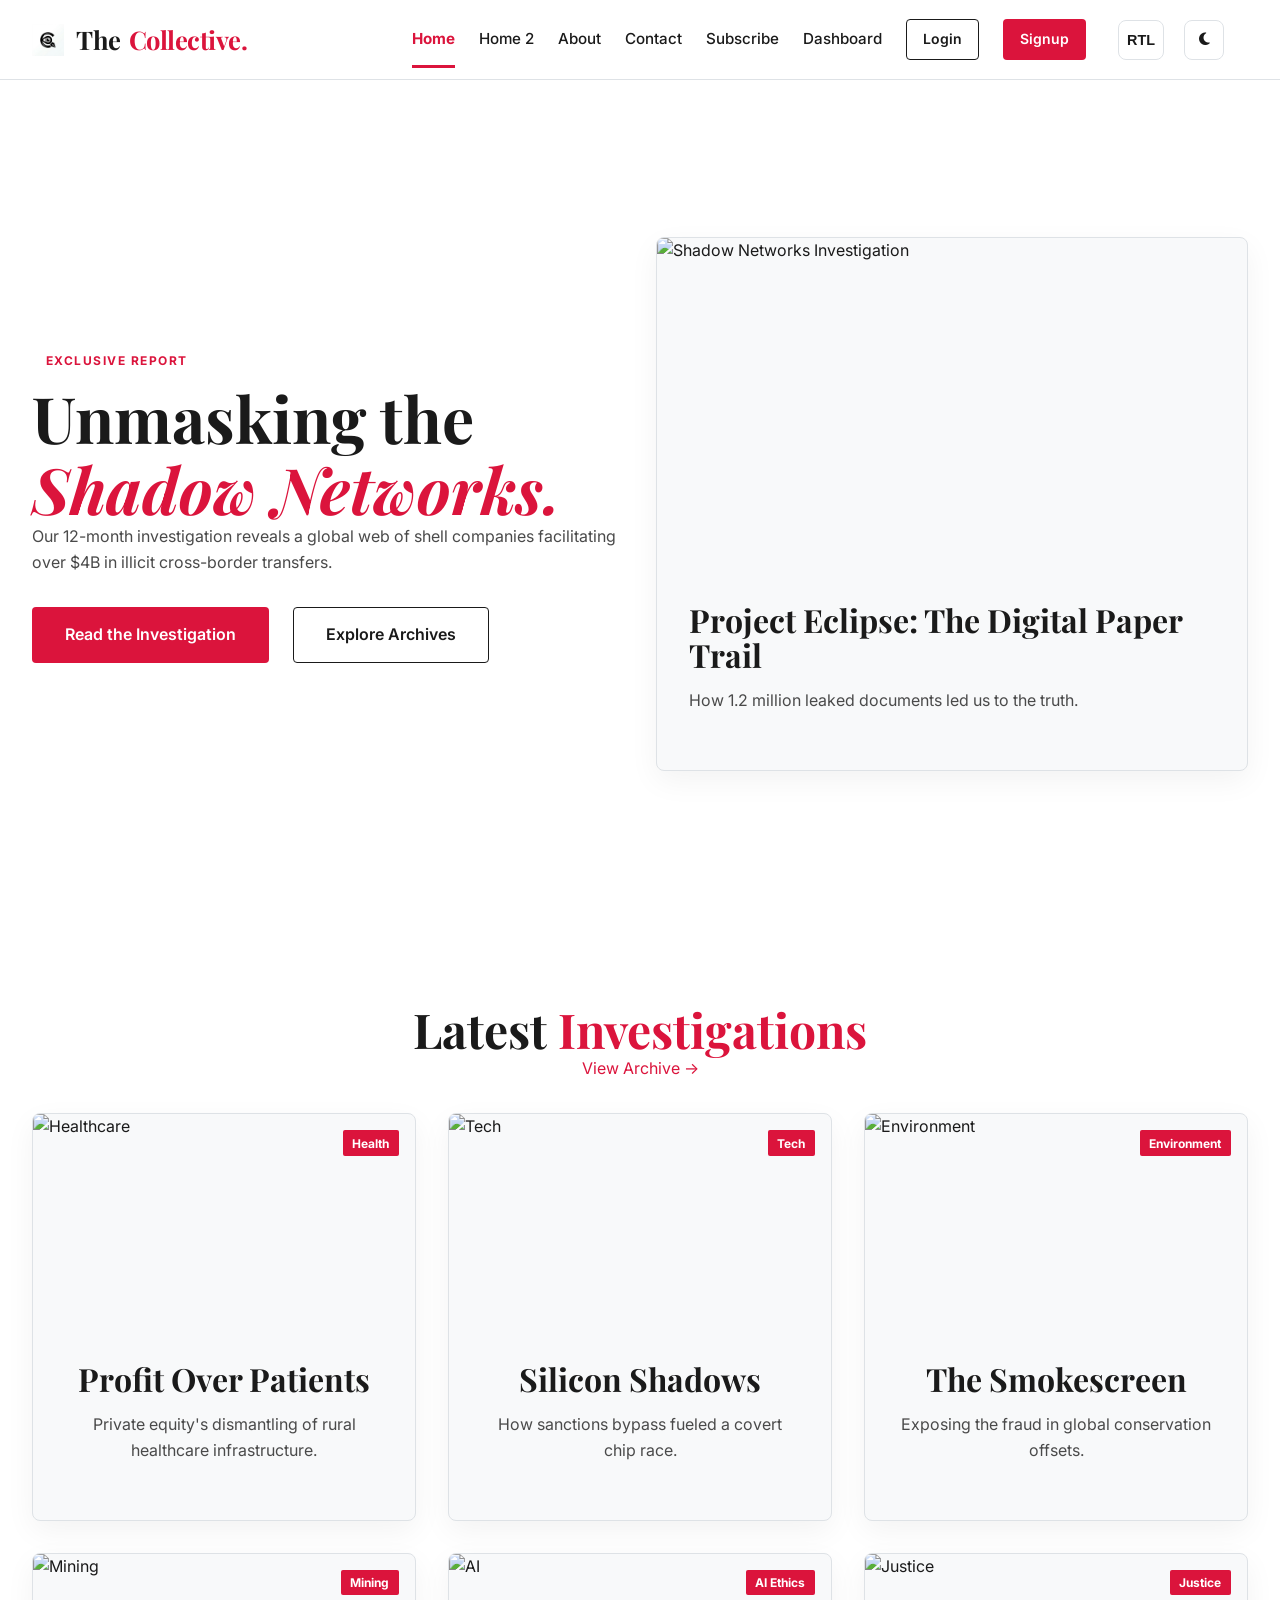
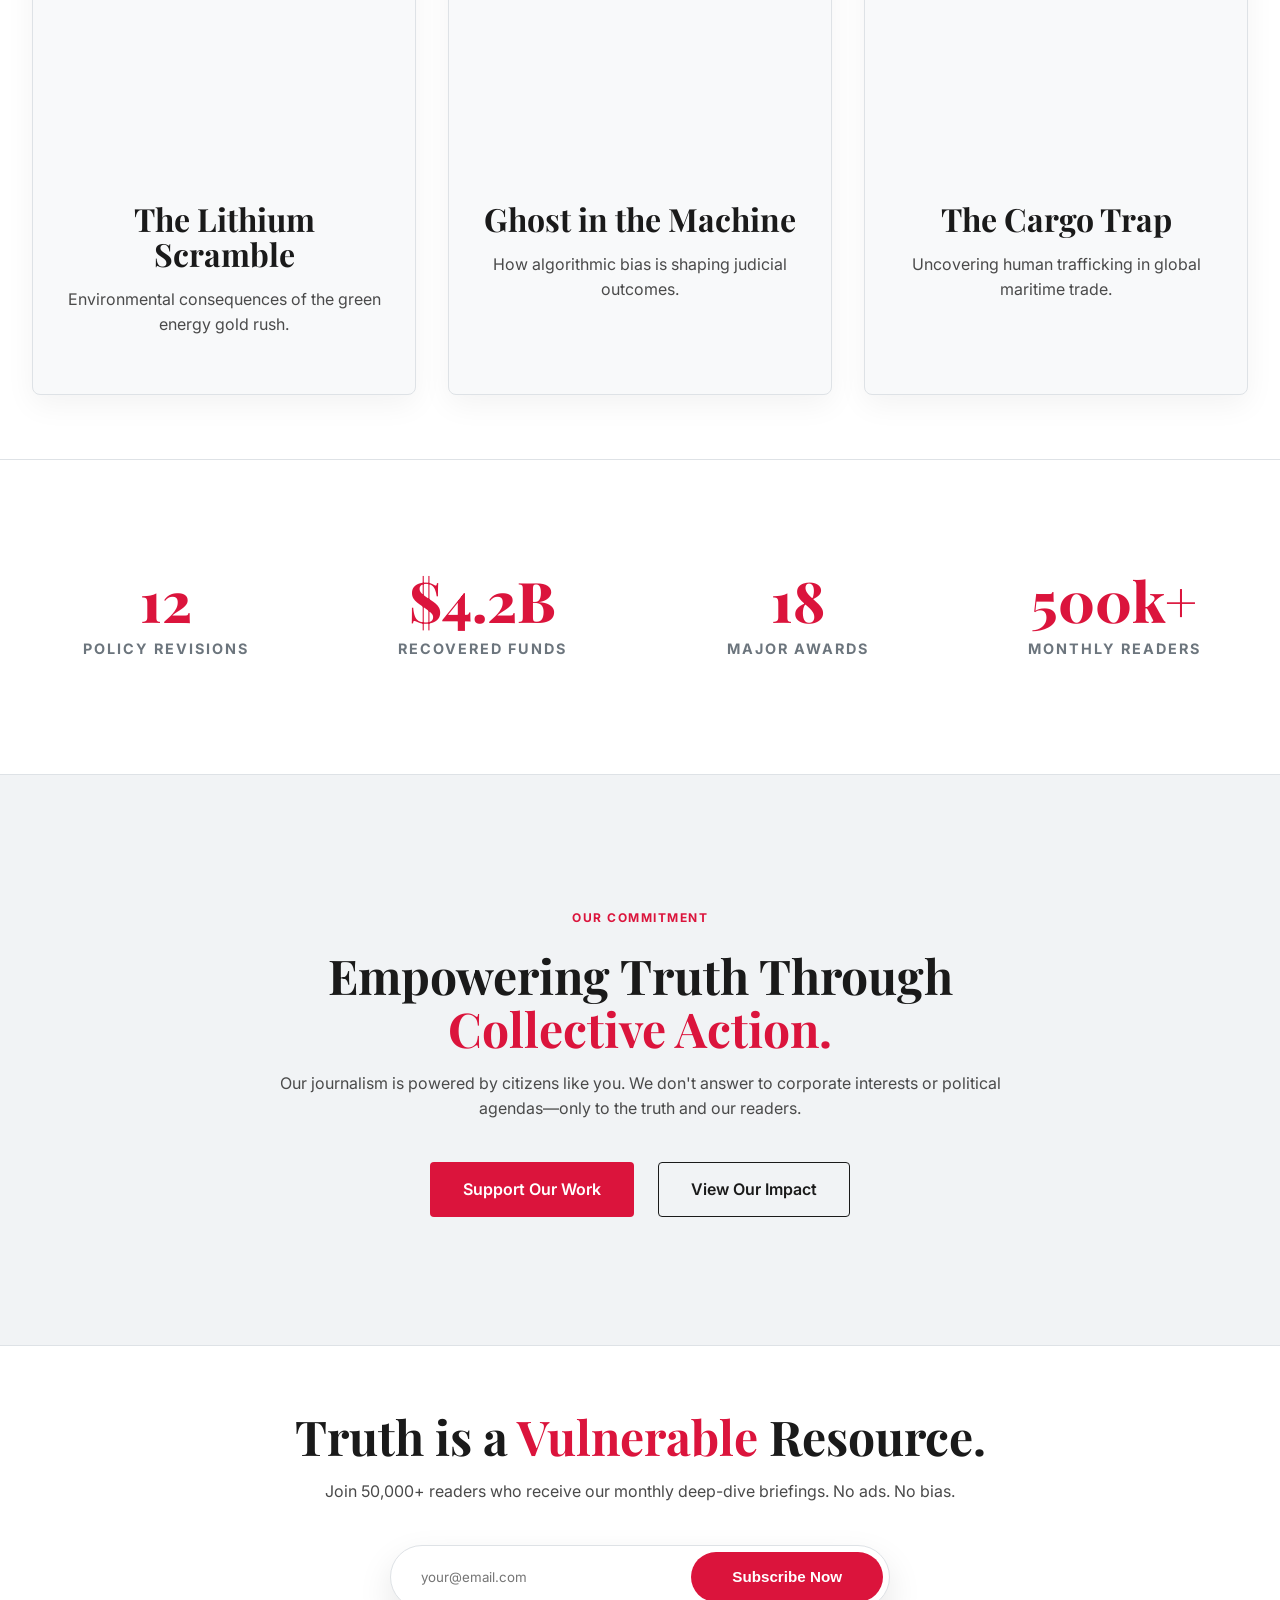
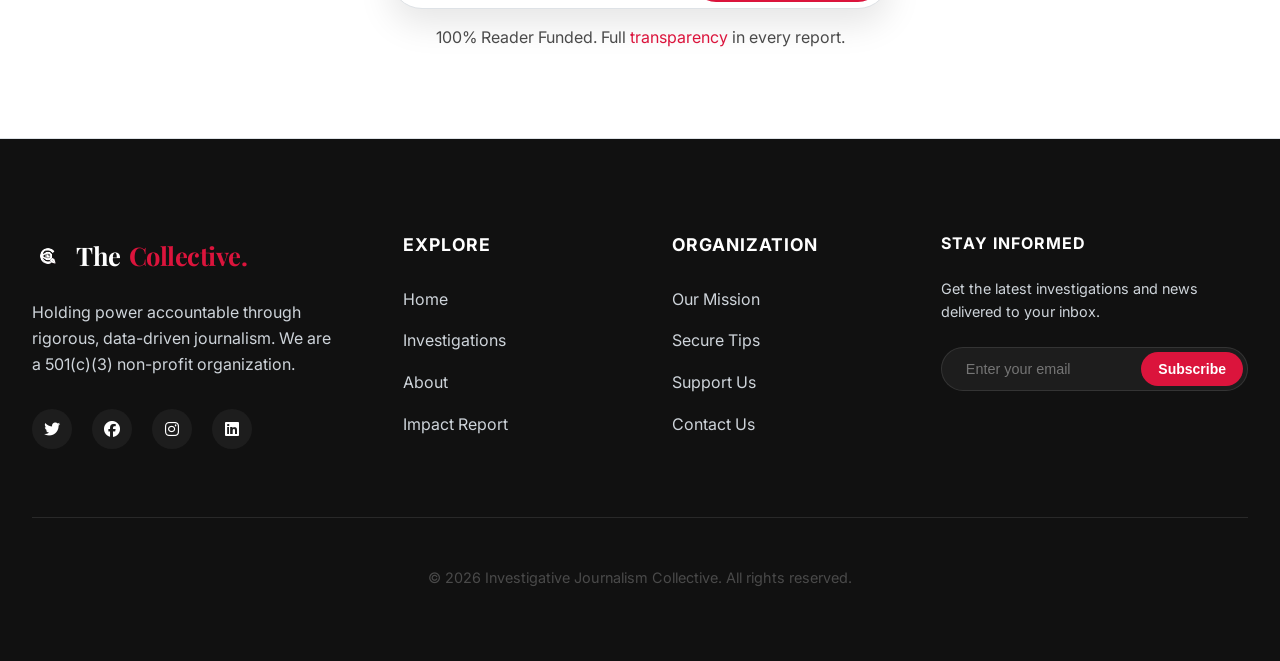
==== commit 04919480: "7th commit" ====
--- a/index.html
+++ b/index.html
@@ -1,25 +1,30 @@
 <!DOCTYPE html>
 <html lang="en">
+
 <head>
     <meta charset="UTF-8">
     <meta name="viewport" content="width=device-width, initial-scale=1.0">
     <title>The Collective | Independent Investigative Journalism</title>
-    <meta name="description" content="A non-profit investigative journalism collective dedicated to transparency and holding power accountable.">
-    
+    <meta name="description"
+        content="A non-profit investigative journalism collective dedicated to transparency and holding power accountable.">
+
     <!-- Fonts -->
     <link rel="preconnect" href="https://fonts.googleapis.com">
     <link rel="preconnect" href="https://fonts.gstatic.com" crossorigin>
-    <link href="https://fonts.googleapis.com/css2?family=Inter:wght@400;500;600;700&family=Playfair+Display:ital,wght@0,600;0,700;1,600&display=swap" rel="stylesheet">
-    
+    <link
+        href="https://fonts.googleapis.com/css2?family=Inter:wght@400;500;600;700&family=Playfair+Display:ital,wght@0,600;0,700;1,600&display=swap"
+        rel="stylesheet">
+
     <!-- Icons -->
     <link rel="stylesheet" href="https://cdnjs.cloudflare.com/ajax/libs/font-awesome/6.4.0/css/all.min.css">
-    
+
     <!-- Favicon -->
     <link rel="icon" type="image/png" href="assets/images/logo.png">
-    
+
     <!-- Styles -->
     <link rel="stylesheet" href="assets/css/style.css">
 </head>
+
 <body>
     <!-- Navbar -->
     <nav class="navbar">
@@ -67,7 +72,8 @@
                 <div class="hero-text reveal">
                     <span class="tag mb-sm">Exclusive Report</span>
                     <h1>Unmasking the <span class="text-accent italic">Shadow Networks.</span></h1>
-                    <p class="lead">Our 12-month investigation reveals a global web of shell companies facilitating over $4B in illicit cross-border transfers.</p>
+                    <p class="lead">Our 12-month investigation reveals a global web of shell companies facilitating over
+                        $4B in illicit cross-border transfers.</p>
                     <div class="hero-actions">
                         <a href="article-details.html" class="btn btn-primary">Read the Investigation</a>
                         <a href="articles.html" class="btn btn-outline">Explore Archives</a>
@@ -77,7 +83,8 @@
                     <!-- 3D Interactive Card logic in JS -->
                     <div class="card interactive-tilt">
                         <div class="card-img-wrapper">
-                            <img src="https://images.unsplash.com/photo-1590283603385-17ffb3a7f29f?auto=format&fit=crop&w=800&q=80" alt="Shadow Networks Investigation" class="card-img">
+                            <img src="https://images.unsplash.com/photo-1590283603385-17ffb3a7f29f?auto=format&fit=crop&w=800&q=80"
+                                alt="Shadow Networks Investigation" class="card-img">
                         </div>
                         <div class="card-body p-md">
                             <h3>Project Eclipse: The Digital Paper Trail</h3>
@@ -95,37 +102,41 @@
                     <h2>Latest <span class="text-accent">Investigations</span></h2>
                     <a href="articles.html" class="text-accent font-bold">View Archive &rarr;</a>
                 </div>
-                
+
                 <div class="grid-3">
                     <!-- Article 1 -->
                     <div class="card reveal affected-card">
                         <div class="card-img-wrapper">
                             <span class="tag-floating">Health</span>
-                            <img src="https://images.unsplash.com/photo-1584483766114-2cea6facdf57?auto=format&fit=crop&w=600&q=80" alt="Healthcare" class="card-img">
+                            <img src="https://images.unsplash.com/photo-1584483766114-2cea6facdf57?auto=format&fit=crop&w=600&q=80"
+                                alt="Healthcare" class="card-img">
                         </div>
                         <div class="p-md text-center">
                             <h3>Profit Over Patients</h3>
-                            <p class="text-secondary">Private equity's dismantling of rural healthcare infrastructure.</p>
-                        </div>
-                    </div>
-                    
+                            <p class="text-secondary">Private equity's dismantling of rural healthcare infrastructure.
+                            </p>
+                        </div>
+                    </div>
+
                     <!-- Article 2 -->
                     <div class="card reveal affected-card">
                         <div class="card-img-wrapper">
                             <span class="tag-floating">Tech</span>
-                            <img src="https://images.unsplash.com/photo-1555949963-aa79dcee981c?auto=format&fit=crop&w=600&q=80" alt="Tech" class="card-img">
+                            <img src="https://images.unsplash.com/photo-1555949963-aa79dcee981c?auto=format&fit=crop&w=600&q=80"
+                                alt="Tech" class="card-img">
                         </div>
                         <div class="p-md text-center">
                             <h3>Silicon Shadows</h3>
                             <p class="text-secondary">How sanctions bypass fueled a covert chip race.</p>
                         </div>
                     </div>
-                    
+
                     <!-- Article 3 -->
                     <div class="card reveal">
                         <div class="card-img-wrapper">
                             <span class="tag-floating">Environment</span>
-                            <img src="https://images.unsplash.com/photo-1610337673044-720471f83677?auto=format&fit=crop&w=600&q=80" alt="Environment" class="card-img">
+                            <img src="https://images.unsplash.com/photo-1610337673044-720471f83677?auto=format&fit=crop&w=600&q=80"
+                                alt="Environment" class="card-img">
                         </div>
                         <div class="p-md text-center">
                             <h3>The Smokescreen</h3>
@@ -137,7 +148,8 @@
                     <div class="card reveal">
                         <div class="card-img-wrapper">
                             <span class="tag-floating">Mining</span>
-                            <img src="https://images.unsplash.com/photo-1596464716127-f2a82984de30?auto=format&fit=crop&w=600&q=80" alt="Mining" class="card-img">
+                            <img src="https://images.unsplash.com/photo-1596464716127-f2a82984de30?auto=format&fit=crop&w=600&q=80"
+                                alt="Mining" class="card-img">
                         </div>
                         <div class="p-md text-center">
                             <h3>The Lithium Scramble</h3>
@@ -149,7 +161,8 @@
                     <div class="card reveal">
                         <div class="card-img-wrapper">
                             <span class="tag-floating">AI Ethics</span>
-                            <img src="https://images.unsplash.com/photo-1550751827-4bd374c3f58b?auto=format&fit=crop&w=600&q=80" alt="AI" class="card-img">
+                            <img src="https://images.unsplash.com/photo-1550751827-4bd374c3f58b?auto=format&fit=crop&w=600&q=80"
+                                alt="AI" class="card-img">
                         </div>
                         <div class="p-md text-center">
                             <h3>Ghost in the Machine</h3>
@@ -161,7 +174,8 @@
                     <div class="card reveal">
                         <div class="card-img-wrapper">
                             <span class="tag-floating">Justice</span>
-                            <img src="https://images.unsplash.com/photo-1494412519320-aa613dfb7738?auto=format&fit=crop&w=600&q=80" alt="Justice" class="card-img">
+                            <img src="https://images.unsplash.com/photo-1494412519320-aa613dfb7738?auto=format&fit=crop&w=600&q=80"
+                                alt="Justice" class="card-img">
                         </div>
                         <div class="p-md text-center">
                             <h3>The Cargo Trap</h3>
@@ -196,17 +210,34 @@
             </div>
         </section>
 
+        <!-- Mission CTA Section -->
+        <section class="mission-cta section bg-tertiary">
+            <div class="container text-center reveal">
+                <div class="mission-content max-w-lg mx-auto">
+                    <span class="tag mb-sm">Our Commitment</span>
+                    <h2 class="mb-sm">Empowering Truth Through <span class="text-accent">Collective Action.</span></h2>
+                    <p class="lead mb-md">Our journalism is powered by citizens like you. We don't answer to corporate interests or political agendas—only to the truth and our readers.</p>
+                    <div class="mission-actions">
+                        <a href="donate.html" class="btn btn-primary">Support Our Work</a>
+                        <a href="about.html" class="btn btn-outline">View Our Impact</a>
+                    </div>
+                </div>
+            </div>
+        </section>
+
         <!-- Newsletter / CTA -->
         <section class="section">
             <div class="container text-center">
                 <div class="cta-box glass p-xl reveal">
                     <h2>Truth is a <span class="text-accent">Vulnerable</span> Resource.</h2>
-                    <p class="mb-md">Join 50,000+ readers who receive our monthly deep-dive briefings. No ads. No bias.</p>
+                    <p class="mb-md">Join 50,000+ readers who receive our monthly deep-dive briefings. No ads. No bias.
+                    </p>
                     <form class="newsletter-form">
                         <input type="email" class="form-control" placeholder="your@email.com" required>
                         <button type="submit" class="btn btn-primary">Subscribe Now</button>
                     </form>
-                    <p class="text-muted small" style="margin-top: 1rem;">100% Reader Funded. Full <a href="transparency.html">transparency</a> in every report.</p>
+                    <p class="text-muted small" style="margin-top: 1rem;">100% Reader Funded. Full <a
+                            href="transparency.html">transparency</a> in every report.</p>
                 </div>
             </div>
         </section>
@@ -223,7 +254,7 @@
                         <span class="brand-name">The <span class="brand-accent">Collective.</span></span>
                     </a>
                     <p class="footer-mission mb-md">
-                        Holding power accountable through rigorous, data-driven journalism. 
+                        Holding power accountable through rigorous, data-driven journalism.
                         We are a 501(c)(3) non-profit organization.
                     </p>
                     <div class="social-links">
@@ -294,7 +325,7 @@
         .tag-floating {
             position: absolute;
             top: 1rem;
-            right: 1rem;
+            inset-inline-end: 1rem;
             background-color: var(--primary-color);
             color: #fff;
             padding: 0.2rem 0.6rem;
@@ -303,7 +334,7 @@
             border-radius: 2px;
             z-index: 10;
         }
-        
+
         /* Reading Progress */
         .reading-progress {
             position: fixed;
@@ -328,27 +359,55 @@
             left: 0;
             width: 100%;
             height: 100%;
-            background: rgba(0,0,0,0.95);
+            background: rgba(0, 0, 0, 0.95);
             display: none;
             justify-content: center;
             align-items: center;
             z-index: 2000;
         }
-        .search-overlay.active { display: flex; animation: fadeIn var(--transition-base); }
-        .search-form { text-align: center; width: 100%; max-width: 600px; padding: 2rem; }
-        .search-form input { 
-            width: 100%; 
-            background: transparent; 
-            border: none; 
-            border-bottom: 2px solid var(--primary-color); 
-            font-size: 2rem; 
-            color: #fff; 
+
+        .search-overlay.active {
+            display: flex;
+            animation: fadeIn var(--transition-base);
+        }
+
+        .search-form {
+            text-align: center;
+            width: 100%;
+            max-width: 600px;
+            padding: 2rem;
+        }
+
+        .search-form input {
+            width: 100%;
+            background: transparent;
+            border: none;
+            border-bottom: 2px solid var(--primary-color);
+            font-size: 2rem;
+            color: #fff;
             margin-bottom: 2rem;
             outline: none;
         }
-        #close-search { position: absolute; top: 2rem; right: 2rem; font-size: 2rem; color: #fff; background: none; border: none; cursor: pointer; }
-
-        .btn-icon { background: none; border: none; cursor: pointer; color: var(--text-primary); font-size: 1.25rem; }
+
+        #close-search {
+            position: absolute;
+            top: 2rem;
+            inset-inline-end: 2rem;
+            font-size: 2rem;
+            color: #fff;
+            background: none;
+            border: none;
+            cursor: pointer;
+        }
+
+        .btn-icon {
+            background: none;
+            border: none;
+            cursor: pointer;
+            color: var(--text-primary);
+            font-size: 1.25rem;
+        }
     </style>
 </body>
-</html>
+
+</html>
--- a/assets/css/style.css
+++ b/assets/css/style.css
@@ -1,1619 +1,1844 @@
-/* 
-   ==========================================================================
-   Investigative Journalism Collective - Design System
-   ========================================================================== 
-*/
-
-:root {
-    /* Color Palette - HSL based for consistency */
-    --primary-h: 348;
-    --primary-s: 83%;
-    --primary-l: 47%;
-    --primary-color: hsl(var(--primary-h), var(--primary-s), var(--primary-l));
-    --primary-hover: hsl(var(--primary-h), var(--primary-s), calc(var(--primary-l) - 10%));
-
-    --accent-h: 222;
-    --accent-s: 47%;
-    --accent-l: 11%;
-    --accent-color: hsl(var(--accent-h), var(--accent-s), var(--accent-l));
-
-    /* Light Mode Variables */
-    --bg-primary: #ffffff;
-    --bg-secondary: #f8f9fa;
-    --bg-tertiary: #f1f3f5;
-    --text-primary: #1a1a1a;
-    --text-secondary: #4a4a4a;
-    --text-muted: #6c757d;
-    --border-color: #dee2e6;
-    --card-shadow: 0 10px 30px rgba(0, 0, 0, 0.05);
-    --glass-bg: rgba(255, 255, 255, 0.8);
-    --glass-border: rgba(255, 255, 255, 0.3);
-
-    /* Typography */
-    --font-heading: 'Playfair Display', serif;
-    --font-body: 'Inter', sans-serif;
-
-    /* Spacing */
-    --space-xs: 0.5rem;
-    --space-sm: 1rem;
-    --space-md: 2rem;
-    --space-lg: 4rem;
-    --space-xl: 8rem;
-
-    /* Transitions */
-    --transition-fast: 0.2s ease;
-    --transition-base: 0.3s cubic-bezier(0.4, 0, 0.2, 1);
-    --transition-slow: 0.5s cubic-bezier(0.4, 0, 0.2, 1);
-}
-
-/* Dark Mode Variables */
-[data-theme="dark"] {
-    --bg-primary: #000000;
-    /* True black background for deep impact */
-    --bg-secondary: #0d1117;
-    --bg-tertiary: #161b22;
-    --text-primary: #f0f6fc;
-    --text-secondary: #ced4da;
-    --text-muted: #a0a0a0;
-    --border-color: #2a2a2a;
-    --card-shadow: 0 10px 40px rgba(0, 0, 0, 0.4);
-    --glass-bg: rgba(18, 18, 18, 0.8);
-    --glass-border: rgba(255, 255, 255, 0.05);
-}
-
-/* Base Styles */
-* {
-    margin: 0;
-    padding: 0;
-    box-sizing: border-box;
-}
-
-html {
-    scroll-behavior: smooth;
-    font-size: 16px;
-}
-
-body {
-    font-family: var(--font-body);
-    background-color: var(--bg-primary);
-    color: var(--text-primary);
-    line-height: 1.6;
-    transition: background-color var(--transition-base), color var(--transition-base);
-    overflow-x: hidden;
-}
-
-/* Typography */
-h1,
-h2,
-h3,
-h4,
-h5,
-h6 {
-    font-family: var(--font-heading);
-    color: var(--text-primary);
-    line-height: 1.1;
-    margin-bottom: 1rem;
-}
-
-h1 {
-    font-size: clamp(2.5rem, 5vw, 4rem);
-}
-
-h2 {
-    font-size: clamp(2rem, 4vw, 3rem);
-}
-
-h3 {
-    font-size: clamp(1.5rem, 3vw, 2rem);
-}
-
-p {
-    margin-bottom: 1.5rem;
-    color: var(--text-secondary);
-}
-
-a {
-    color: var(--primary-color);
-    text-decoration: none;
-    transition: var(--transition-fast);
-}
-
-a:hover {
-    color: var(--primary-hover);
-}
-
-img {
-    max-width: 100%;
-    height: auto;
-    display: block;
-}
-
-/* Layout Containers */
-.container {
-    width: 100%;
-    max-width: 1400px;
-    margin: 0 auto;
-    padding: 0 2rem;
-}
-
-.section {
-    padding: var(--space-lg) 0;
-}
-
-main {
-    padding-top: 80px;
-    /* Offset for fixed navbar */
-}
-
-.dash-main {
-    padding-top: 0 !important;
-    /* Dash uses internal topbar, no global navbar offset */
-}
-
-/* Components */
-
-/* Buttons */
-.btn {
-    display: inline-flex;
-    align-items: center;
-    justify-content: center;
-    padding: 0.875rem 2rem;
-    font-size: 1rem;
-    font-weight: 600;
-    border-radius: 4px;
-    cursor: pointer;
-    transition: var(--transition-base);
-    border: 1px solid transparent;
-    gap: 0.5rem;
-}
-
-.btn-primary {
-    background-color: var(--primary-color);
-    color: #fff;
-}
-
-.btn-primary:hover {
-    background-color: var(--primary-hover);
-    color: #fff;
-    transform: translateY(-2px);
-    box-shadow: 0 10px 20px rgba(var(--primary-h), 80%, 30%, 0.2);
-}
-
-.btn-outline {
-    background-color: transparent;
-    border-color: var(--text-primary);
-    color: var(--text-primary);
-}
-
-.btn-outline:hover {
-    background-color: var(--text-primary);
-    color: var(--bg-primary);
-}
-
-.btn-sm {
-    padding: 0.5rem 1rem;
-    font-size: 0.875rem;
-}
-
-.btn-lg {
-    padding: 1.25rem 3rem;
-    font-size: 1.125rem;
-}
-
-/* Logo Branding */
-.logo {
-    display: flex;
-    align-items: center;
-    gap: 0.75rem;
-    font-weight: 700;
-    color: var(--text-primary);
-    text-decoration: none;
-    font-family: var(--font-heading);
-    font-size: 1.5rem;
-}
-
-.logo img {
-    height: 32px;
-    width: auto;
-    object-fit: contain;
-    mix-blend-mode: darken;
-    /* Drops white bg in light mode */
-}
-
-/* Reusable Brand Identity */
-.brand-name {
-    font-family: var(--font-heading);
-    font-weight: 700;
-    font-size: 1.6rem;
-    color: var(--text-primary);
-    /* Consistent unified color */
-    text-decoration: none;
-    letter-spacing: -0.5px;
-    display: flex;
-    align-items: center;
-    gap: 0.5rem;
-}
-
-[data-theme="dark"] .brand-name {
-    color: #ffffff;
-}
-
-[data-theme="dark"] .brand-name {
-    color: #ffffff;
-    /* Contrast for dark mode */
-}
-
-.logo i {
-    color: var(--primary-color);
-    font-size: 1.5rem;
-}
-
-.brand-accent {
-    color: var(--primary-color);
-    /* "Collective." in red */
-}
-
-.footer .brand-name {
-    color: #ffffff !important;
-    /* Unified size/weight, but visible on dark footer */
-    font-size: 1.6rem !important;
-}
-
-/* Invert colors and drop dark bg in dark mode for invisible white bg logo */
-[data-theme="dark"] .logo img,
-.footer .logo img {
-    filter: invert(1) brightness(1.2) contrast(1.2);
-    mix-blend-mode: screen;
-    /* Drops black background, keeps white logo */
-}
-
-/* Interactive Glow & 3D Tilt System */
-.card {
-    position: relative;
-    overflow: hidden;
-    transform-style: preserve-3d;
-    perspective: 1200px;
-    transition: transform 0.1s ease-out, box-shadow var(--transition-base), border-color var(--transition-base);
-}
-
-.card::before {
-    content: '';
-    position: absolute;
-    inset: 0;
-    background: radial-gradient(circle at var(--glow-x, 50%) var(--glow-y, 50%), hsla(var(--primary-h), var(--primary-s), var(--primary-l), 0.15) 0%, transparent 60%);
-    pointer-events: none;
-    z-index: 5;
-    opacity: 0;
-    transition: opacity 0.5s ease;
-}
-
-.card:hover::before {
-    opacity: 1;
-}
-
-.card:hover {
-    border-color: var(--primary-color);
-}
-
-/* Legacy interactive-tilt removed or generalized into .card */
-.interactive-tilt {
-    position: relative;
-    overflow: hidden;
-    transform-style: preserve-3d;
-    perspective: 1200px;
-}
-
-/* Navbar */
-.navbar {
-    position: fixed;
-    top: 0;
-    left: 0;
-    width: 100%;
-    height: 80px;
-    background-color: var(--glass-bg);
-    backdrop-filter: blur(15px);
-    border-bottom: 1px solid var(--border-color);
-    z-index: 1000;
-    display: flex;
-    align-items: center;
-    transition: var(--transition-base);
-}
-
-.navbar.scrolled {
-    height: 65px;
-    box-shadow: var(--card-shadow);
-}
-
-.nav-content {
-    display: flex;
-    justify-content: space-between;
-    align-items: center;
-    width: 100%;
-}
-
-/* Primary Header Grid for Desktop */
-@media (min-width: 1025px) {
-    .nav-content {
-        display: grid;
-        grid-template-columns: auto 1fr auto;
-        align-items: center;
-    }
-
-    .nav-links {
-        grid-column: 2;
-        display: flex;
-        justify-content: flex-end;
-        align-items: center;
-        margin-left: 0 !important;
-        margin-right: 2rem !important;
-        gap: 1.5rem !important;
-    }
-
-    .nav-utils {
-        grid-column: 3;
-        justify-self: end;
-        display: flex;
-        align-items: center;
-        gap: 1.25rem;
-    }
-
-    .nav-desktop-cta {
-        display: inline-block !important;
-    }
-
-    .nav-mobile-cta {
-        display: none !important;
-    }
-}
-
-/* Base Utility Button Visibility */
-.nav-desktop-cta {
-    display: none;
-}
-
-.nav-mobile-cta {
-    display: block;
-}
-
-/* Active State Underline */
-.nav-item {
-    position: relative;
-    text-decoration: none;
-    color: var(--text-primary);
-    font-weight: 500;
-    font-size: 0.95rem;
-    transition: var(--transition-fast);
-    padding: 0.5rem 0;
-}
-
-.nav-item:hover {
-    color: var(--primary-color);
-}
-
-.nav-item.active {
-    color: var(--text-primary);
-}
-
-.nav-item.active::after {
-    content: '';
-    position: absolute;
-    bottom: -2px;
-    left: 0;
-    width: 100%;
-    height: 1.5px;
-    background-color: var(--primary-color);
-}
-
-.nav-links {
-    display: flex;
-    gap: 1.25rem;
-    align-items: center;
-    flex-wrap: nowrap;
-    margin-left: auto;
-}
-
-.nav-utils {
-    display: flex;
-    align-items: center;
-    gap: 1.25rem;
-    margin-left: 0;
-    margin-right: 1.5rem;
-}
-
-.nav-utils .btn-rtl,
-.nav-utils .btn-icon {
-    padding: 0.5rem;
-    font-size: 0.9rem;
-    background: none;
-    border: 1px solid var(--border-color);
-    border-radius: 8px;
-    color: var(--text-primary);
-    cursor: pointer;
-    transition: var(--transition-fast);
-    display: flex;
-    align-items: center;
-    justify-content: center;
-    min-width: 40px;
-    height: 40px;
-}
-
-.nav-utils .btn-rtl:hover,
-.nav-utils .btn-icon:hover {
-    border-color: var(--primary-color);
-    color: var(--primary-color);
-    background-color: rgba(var(--primary-h), 83%, 47%, 0.05);
-}
-
-.nav-toggle {
-    display: none;
-    background: none;
-    border: none;
-    font-size: 1.5rem;
-    color: var(--text-primary);
-    cursor: pointer;
-    transition: var(--transition-fast);
-    padding: 0.5rem;
-    z-index: 1001;
-    pointer-events: auto !important;
-}
-
-@media (max-width: 1024px) {
-    .nav-toggle {
-        display: block;
-        order: 10;
-        margin-left: 0.5rem;
-    }
-
-    .nav-utils {
-        margin-left: auto;
-        margin-right: 0.5rem;
-        order: 5;
-        gap: 0.75rem;
-        display: flex !important;
-    }
-
-    /* Login, Signup, and Support Us buttons inside hamburger menu */
-    .nav-links .btn-primary,
-    .nav-links .btn-outline {
-        margin: 0.75rem auto;
-        width: 85%;
-        justify-content: center;
-        display: flex !important;
-    }
-
-    .logo {
-        order: 1;
-        font-size: 1.2rem;
-    }
-
-    .logo img {
-        height: 24px;
-    }
-
-    .nav-links {
-        position: fixed;
-        top: 80px;
-        left: 0;
-        width: 100%;
-        height: 0;
-        background-color: var(--bg-primary);
-        flex-direction: column;
-        justify-content: flex-start;
-        padding-top: 0;
-        overflow: hidden;
-        transition: all 0.4s cubic-bezier(0.4, 0, 0.2, 1);
-        gap: 0;
-        border-bottom: 0 solid var(--border-color);
-        z-index: 2000;
-        visibility: hidden;
-    }
-
-    .nav-links.active {
-        height: calc(100vh - 80px) !important;
-        padding-top: 2rem !important;
-        border-bottom-width: 1px !important;
-        overflow-y: auto !important;
-        visibility: visible !important;
-        display: flex !important;
-    }
-
-    .nav-item {
-        width: 100%;
-        text-align: center;
-        padding: 1.25rem;
-        font-size: 1.1rem;
-        border-bottom: 1px solid rgba(0, 0, 0, 0.05);
-    }
-
-    [data-theme="dark"] .nav-item {
-        border-bottom-color: rgba(255, 255, 255, 0.05);
-    }
-
-    .nav-item:after {
-        display: none;
-    }
-}
-
-.nav-item {
-    font-weight: 500;
-    color: var(--text-primary);
-    font-size: 0.95rem;
-    position: relative;
-}
-
-.nav-item:after {
-    content: '';
-    position: absolute;
-    bottom: -5px;
-    left: 0;
-    width: 0;
-    height: 2px;
-    background-color: var(--primary-color);
-    transition: var(--transition-base);
-}
-
-.nav-item:hover:after {
-    width: 100%;
-}
-
-.nav-item.active {
-    color: var(--primary-color) !important;
-    font-weight: 700;
-}
-
-.nav-item.active:after {
-    width: 100% !important;
-    height: 3px !important;
-    background-color: var(--primary-color) !important;
-    bottom: -8px;
-    /* Slightly lower for elegance */
-}
-
-/* Icon Buttons (Theme Toggle, etc) */
-.btn-icon {
-    background: none;
-    border: none;
-    padding: 0.5rem;
-    cursor: pointer;
-    color: var(--text-primary);
-    font-size: 1.1rem;
-    display: flex;
-    align-items: center;
-    justify-content: center;
-    transition: var(--transition-fast);
-    border-radius: 50%;
-}
-
-.btn-icon:hover {
-    background-color: var(--bg-secondary);
-    color: var(--primary-color);
-}
-
-/* Cards */
-.card {
-    background-color: var(--bg-secondary);
-    border: 1px solid var(--border-color);
-    border-radius: 8px;
-    overflow: hidden;
-    transition: var(--transition-base);
-    box-shadow: var(--card-shadow);
-}
-
-.card-img-wrapper {
-    position: relative;
-    aspect-ratio: 16/9;
-    overflow: hidden;
-}
-
-.card-img {
-    width: 100%;
-    height: 100%;
-    object-fit: cover;
-    transition: var(--transition-slow);
-}
-
-.card:hover .card-img {
-    transform: scale(1.1);
-}
-
-/* Forms */
-.form-group {
-    margin-bottom: 1.5rem;
-}
-
-.form-label {
-    display: block;
-    margin-bottom: 0.5rem;
-    font-weight: 600;
-    color: var(--text-primary);
-}
-
-.form-control {
-    width: 100%;
-    padding: 0.75rem 1rem;
-    background-color: var(--bg-tertiary);
-    border: 1px solid var(--border-color);
-    border-radius: 4px;
-    color: var(--text-primary);
-    font-family: var(--font-body);
-    transition: var(--transition-base);
-}
-
-.form-control:focus {
-    outline: none;
-    border-color: var(--primary-color);
-    box-shadow: 0 0 0 3px rgba(var(--primary-h), 80%, 47%, 0.1);
-}
-
-/* Newsletter Form - Premium Pill Design */
-.newsletter-form {
-    display: flex;
-    max-width: 500px;
-    margin: 2.5rem auto 0;
-    background: var(--bg-primary);
-    border-radius: 50px;
-    padding: 6px;
-    border: 1px solid var(--border-color);
-    box-shadow: 0 15px 35px rgba(0, 0, 0, 0.1);
-    transition: var(--transition-base);
-}
-
-.newsletter-form:focus-within {
-    border-color: var(--primary-color);
-    box-shadow: 0 15px 40px rgba(var(--primary-h), 80%, 47%, 0.15);
-    transform: translateY(-2px);
-}
-
-.newsletter-form .form-control {
-    border: none !important;
-    background: transparent !important;
-    border-radius: 50px;
-    padding: 0 1.5rem;
-    height: 50px;
-    flex: 1;
-    box-shadow: none !important;
-}
-
-.newsletter-form .btn {
-    border-radius: 50px;
-    height: 50px;
-    padding: 0 2.5rem;
-    font-size: 0.95rem;
-}
-
-@media (max-width: 576px) {
-    .newsletter-form {
-        flex-direction: column;
-        background: transparent;
-        box-shadow: none;
-        border: none;
-        padding: 0;
-        gap: 1rem;
-    }
-
-    .newsletter-form .form-control,
-    .newsletter-form .btn {
-        border-radius: 50px;
-        width: 100%;
-        border: 1px solid var(--border-color) !important;
-        background: var(--bg-primary) !important;
-    }
-}
-
-/* Footer */
-.footer {
-    padding: 6rem 0 3rem;
-    background-color: #111111;
-    color: #fff;
-    border-top: 1px solid var(--border-color);
-}
-
-.footer h4 {
-    color: #fff;
-    font-family: var(--font-body);
-    font-weight: 700;
-    text-transform: uppercase;
-    letter-spacing: 1px;
-    margin-bottom: 1.5rem;
-}
-
-.footer-grid {
-    display: grid;
-    grid-template-columns: 1.5fr 1fr 1fr 1.5fr;
-    gap: 4rem;
-    margin-bottom: 4rem;
-}
-
-.footer-brand .logo {
-    display: flex;
-    align-items: center;
-    gap: 0.75rem;
-    margin-bottom: 1.5rem;
-}
-
-.footer-mission {
-    color: #ced4da;
-    max-width: 400px;
-    line-height: 1.6;
-}
-
-.social-links {
-    display: flex;
-    gap: 1.25rem;
-}
-
-.social-links a {
-    width: 40px;
-    height: 40px;
-    border-radius: 50%;
-    background: rgba(255, 255, 255, 0.05);
-    display: flex;
-    align-items: center;
-    justify-content: center;
-    color: #fff;
-    transition: var(--transition-base);
-}
-
-.social-links a:hover {
-    background: var(--primary-color);
-    transform: translateY(-3px);
-}
-
-.footer-links h4 {
-    color: #fff;
-    font-size: 1.1rem;
-    margin-bottom: 2rem;
-    text-transform: uppercase;
-    letter-spacing: 1px;
-}
-
-.footer-links ul {
-    list-style: none;
-}
-
-.footer-links ul li {
-    margin-bottom: 1rem;
-}
-
-.footer-links ul a {
-    color: #ced4da;
-    transition: var(--transition-fast);
-}
-
-.footer-links ul a:hover {
-    color: var(--primary-color);
-    padding-left: 5px;
-}
-
-/* Newsletter Section */
-.footer-newsletter p {
-    color: #ced4da;
-    font-size: 0.9rem;
-    margin-bottom: 1.5rem;
-    line-height: 1.6;
-}
-
-.newsletter-inline {
-    display: flex;
-    gap: 0;
-    background: rgba(255, 255, 255, 0.05);
-    padding: 4px;
-    border: 1px solid rgba(255, 255, 255, 0.1);
-    border-radius: 50px;
-    transition: var(--transition-base);
-}
-
-.newsletter-inline:focus-within {
-    border-color: var(--primary-color);
-    background: rgba(255, 255, 255, 0.08);
-}
-
-.newsletter-inline input {
-    background: transparent;
-    border: none;
-    color: #fff;
-    padding: 0 1.25rem;
-    flex: 1;
-    font-size: 0.9rem;
-    outline: none;
-    width: 100%;
-}
-
-.newsletter-inline .btn {
-    border-radius: 50px;
-    white-space: nowrap;
-}
-
-@media (max-width: 1200px) {
-    .footer-grid {
-        grid-template-columns: 1.5fr 1fr 1fr;
-    }
-
-    .footer-newsletter {
-        grid-column: span 3;
-        max-width: 500px;
-        margin: 0 auto;
-        text-align: center;
-    }
-
-    .footer-newsletter .newsletter-inline {
-        margin: 0 auto;
-    }
-}
-
-@media (max-width: 768px) {
-    .footer-grid {
-        grid-template-columns: 1fr 1fr;
-        gap: 3rem;
-    }
-
-    .footer-newsletter {
-        grid-column: span 1;
-        text-align: left;
-        margin: 0;
-    }
-
-    .footer-newsletter .newsletter-inline {
-        margin: 0;
-    }
-}
-
-@media (max-width: 576px) {
-    .footer-grid {
-        grid-template-columns: 1fr;
-        gap: 2.5rem;
-    }
-
-    .footer-newsletter {
-        grid-column: span 1;
-    }
-}
-
-.footer-bottom {
-    padding-top: 3rem;
-    border-top: 1px solid rgba(255, 255, 255, 0.1);
-    text-align: center;
-    color: #6c757d;
-    font-size: 0.9rem;
-}
-
-/* Scroll to Top Button */
-.scroll-top {
-    position: fixed;
-    bottom: 30px;
-    right: 30px;
-    width: 48px;
-    height: 48px;
-    background: #e63946;
-    color: #ffffff;
-    border-radius: 50%;
-    display: flex;
-    align-items: center;
-    justify-content: center;
-    font-size: 1.25rem;
-    cursor: pointer;
-    box-shadow: 0 10px 25px rgba(230, 57, 70, 0.35);
-    z-index: 2000;
-    opacity: 0;
-    visibility: hidden;
-    transition: all 0.4s cubic-bezier(0.175, 0.885, 0.32, 1.275);
-    border: none;
-    outline: none;
-    transform: translateY(20px) scale(0.8);
-}
-
-.scroll-top.active {
-    opacity: 1;
-    visibility: visible;
-    transform: translateY(0) scale(1);
-}
-
-.scroll-top:hover {
-    background: #c1121f;
-    transform: translateY(-5px) scale(1.05);
-    box-shadow: 0 15px 30px rgba(230, 57, 70, 0.45);
-    color: #ffffff;
-}
-
-.scroll-top i {
-    transition: transform 0.3s ease;
-}
-
-.scroll-top:hover i {
-    transform: translateY(-2px);
-}
-
-@media (max-width: 768px) {
-    .scroll-top {
-        bottom: 20px;
-        right: 20px;
-        width: 42px;
-        height: 42px;
-        font-size: 1.1rem;
-    }
-}
-
-/* Animations */
-.reveal {
-    opacity: 0;
-    transform: translateY(30px);
-    transition: all 0.8s cubic-bezier(0.2, 0.8, 0.2, 1);
-}
-
-.reveal.active {
-    opacity: 1;
-    transform: translateY(0);
-}
-
-/* Utilities */
-.text-accent {
-    color: var(--primary-color);
-}
-
-.text-center {
-    text-align: center;
-}
-
-.py-lg {
-    padding-top: var(--space-lg);
-    padding-bottom: var(--space-lg);
-}
-
-.mb-sm {
-    margin-bottom: var(--space-sm);
-}
-
-.mb-md {
-    margin-bottom: var(--space-md);
-}
-
-.grid-2 {
-    display: grid;
-    grid-template-columns: repeat(2, 1fr);
-    gap: 2rem;
-}
-
-.grid-3 {
-    display: grid;
-    grid-template-columns: repeat(3, 1fr);
-    gap: 2rem;
-}
-
-/* Section Specific Spacing Resets */
-.section.bg-secondary {
-    padding-top: 0 !important;
-    /* Forceful removal of Investigations top gap */
-}
-
-.section-header {
-    margin-top: 0 !important;
-}
-
-.section-header h2 {
-    margin: 0 !important;
-    /* Precise reset per user request */
-    margin-top: 15px !important;
-    /* Small controlled top gap */
-}
-
-/* Hero Specifics */
-.hero-3d.section {
-    padding-top: 4rem !important;
-    /* Balanced top breathing room */
-}
-
-.hero-3d .container {
-    min-height: calc(100vh - 120px);
-    /* Fill viewport properly */
-    align-items: center !important;
-    /* Balanced vertical centering */
-    display: grid;
-    margin-top: 0 !important;
-    padding-bottom: 60px !important;
-    /* Clean separation from next section */
-}
-
-.hero-text h1 {
-    margin: 0 !important;
-    /* Forceful reset of all margins */
-    margin-top: 8px !important;
-    /* Tight controlled gap from tag */
-}
-
-.hero-text {
-    margin-top: 0 !important;
-    /* Remove previous balancing negative margin */
-}
-
-.hero-actions {
-    display: flex;
-    gap: 1.5rem;
-    margin-top: 2rem;
-}
-
-/* Responsive */
-@media (max-width: 1024px) {
-    .footer-grid {
-        grid-template-columns: 1fr 1fr;
-    }
-
-    .nav-links {
-        display: none;
-    }
-
-    /* Hide for mobile toggle later */
-}
-
-@media (max-width: 768px) {
-    :root {
-        --space-md: 1.5rem;
-        --space-lg: 2.5rem;
-        --space-xl: 4rem;
-        /* Halve the massive 8rem gap on mobiles */
-    }
-
-    .grid-2,
-    .grid-3 {
-        grid-template-columns: 1fr;
-        gap: 1.5rem;
-    }
-
-    .footer-grid {
-        grid-template-columns: 1fr;
-        gap: 2rem;
-    }
-
-    /* Prevent huge inline hero images from dominating mobile viewports */
-    .hero-image-side img {
-        min-height: 300px !important;
-    }
-
-    /* Squeeze internal padded containers */
-    .p-xl {
-        padding: 1.5rem !important;
-    }
-
-    .p-lg {
-        padding: 1.25rem !important;
-    }
-
-    .container {
-        padding: 0 1.25rem;
-    }
-}
-
-/* Impact Section */
-.impact-section {
-    padding: 6rem 0;
-    background: var(--bg-primary);
-    /* Contrast with bg-secondary of Investigations */
-    border-top: 1px solid var(--border-color);
-}
-
-.impact-grid {
-    display: grid;
-    grid-template-columns: repeat(4, 1fr);
-    gap: 3rem;
-    text-align: center;
-}
-
-.stat-item {
-    padding: 1rem;
-    position: relative;
-}
-
-.stat-number {
-    font-size: 3.5rem;
-    font-weight: 800;
-    color: var(--primary-color);
-    font-family: var(--font-heading);
-    line-height: 1;
-    margin-bottom: 0.5rem;
-    display: block;
-}
-
-.stat-label {
-    font-size: 0.9rem;
-    text-transform: uppercase;
-    letter-spacing: 2px;
-    font-weight: 700;
-    color: var(--text-muted);
-}
-
-@media (max-width: 1024px) {
-    .impact-grid {
-        grid-template-columns: repeat(2, 1fr);
-    }
-}
-
-@media (max-width: 576px) {
-    .impact-grid {
-        grid-template-columns: 1fr;
-        gap: 2rem;
-    }
-
-    .stat-number {
-        font-size: 3rem;
-    }
-}
-
-/* 
-   ==========================================================================
-   RTL (Right-to-Left) Overrides
-   ========================================================================== 
-*/
-
-[dir="rtl"] {
-    text-align: right;
-}
-
-/* Section Specific Dark Overrides */
-[data-theme="dark"] .newsletter-cta {
-    background-color: #000000 !important;
-}
-
-[data-theme="dark"] .pulse-highlights {
-    background-color: #000000 !important;
-}
-
-/* ── Navbar RTL: logo position is swapped via JavaScript DOM manipulation ── */
-/* Logo internal layout: image swaps sides in RTL */
-[dir="rtl"] .logo {
-    flex-direction: row-reverse;
-}
-
-[dir="rtl"] .footer-grid {
-    direction: rtl;
-}
-
-[dir="rtl"] .footer-links h4::after {
-    left: auto;
-    right: 0;
-}
-
-[dir="rtl"] .sidebar {
-    order: 2;
-    border-left: 1px solid var(--border-color);
-    border-right: none;
-}
-
-[dir="rtl"] .sidebar .logo {
-    flex-direction: row-reverse;
-}
-
-[dir="rtl"] .sidebar nav ul li a {
-    flex-direction: row-reverse;
-}
-
-[dir="rtl"] .stats-grid,
-[dir="rtl"] .grid-3,
-[dir="rtl"] .grid-2 {
-    direction: rtl;
-}
-
-[dir="rtl"] .card {
-    text-align: right;
-}
-
-[dir="rtl"] .btn {
-    flex-direction: row-reverse;
-}
-
-/* Dashboard Specific RTL */
-[dir="rtl"] body {
-    flex-direction: row-reverse !important;
-}
-
-[dir="rtl"] main header {
-    flex-direction: row-reverse !important;
-}
-
-/* RTL Button Style */
-.btn-rtl {
-    background: transparent;
-    border: 1px solid var(--border-color);
-    color: var(--text-primary);
-    padding: 0.4rem 0.8rem;
-    border-radius: 4px;
-    font-size: 0.75rem;
-    font-weight: 700;
-    cursor: pointer;
-    transition: var(--transition-fast);
-}
-
-.btn-rtl:hover {
-    background: var(--primary-color);
-    color: #fff;
-    border-color: var(--primary-color);
-}
-
-/* Premium Dark Investigative Section (Home 2) */
-.investigative-dark-section {
-    background: linear-gradient(180deg, #000000 0%, #0a0a0a 100%);
-    padding: 100px 0;
-    color: #ffffff;
-    position: relative;
-    border-top: 1px solid rgba(255, 255, 255, 0.05);
-}
-
-.investigative-card {
-    display: flex;
-    flex-direction: column;
-    align-items: center;
-    text-align: center;
-    padding: 80px 0;
-}
-
-.investigative-img-wrapper {
-    width: 220px;
-    height: 220px;
-    border-radius: 50%;
-    overflow: hidden;
-    margin-bottom: 40px;
-    border: 3px solid rgba(255, 0, 0, 0.4);
-    box-shadow: 0 0 40px rgba(255, 0, 0, 0.3), inset 0 0 20px rgba(0, 0, 0, 0.5);
-    transition: transform 0.5s cubic-bezier(0.175, 0.885, 0.32, 1.275);
-}
-
-.investigative-card:hover .investigative-img-wrapper {
-    transform: scale(1.05);
-    border-color: var(--primary-color);
-    box-shadow: 0 0 60px rgba(255, 0, 0, 0.5);
-}
-
-.investigative-img-wrapper img {
-    width: 100%;
-    height: 100%;
-    object-fit: cover;
-    filter: brightness(0.9) contrast(1.1);
-}
-
-.investigative-content h3 {
-    font-family: var(--font-heading);
-    font-size: 2.5rem;
-    font-weight: 700;
-    margin-bottom: 20px;
-    letter-spacing: -1px;
-    color: #ffffff;
-}
-
-.investigative-content p {
-    color: #bcbcbc;
-    font-size: 1.25rem;
-    max-width: 550px;
-    margin: 0 auto;
-    line-height: 1.6;
-}
-
-.red-divider {
-    width: 100%;
-    height: 1px;
-    background: linear-gradient(90deg, transparent, rgba(235, 54, 54, 0.6), transparent);
-}
-
-@media (max-width: 768px) {
-    .investigative-img-wrapper {
-        width: 180px;
-        height: 180px;
-    }
-
-    .investigative-content h3 {
-        font-size: 2rem;
-    }
-}
-
-/* Utility Classes */
-.text-white {
-    color: #ffffff !important;
-}
-
-.text-accent {
-    color: var(--primary-color) !important;
-}
-
-/* Tag Component */
-.hero-text .tag {
-    margin-bottom: 0 !important;
-    /* Remove bottom margin to use H1 margin-top instead */
-}
-
-.tag {
-    display: inline-block;
-    background-color: rgba(var(--primary-h), var(--primary-s), var(--primary-l), 0.1);
-    color: var(--primary-color);
-    padding: 0.35rem 0.85rem;
-    font-size: 0.75rem;
-    font-weight: 700;
-    text-transform: uppercase;
-    letter-spacing: 1.5px;
-    border-radius: 4px;
-    border: 1px solid rgba(var(--primary-h), var(--primary-s), var(--primary-l), 0.2);
-}
-
-.italic {
-    font-style: italic;
-}
-
-/* Dedicated Profile Image Class for Overriding Specificity/Caching Issues */
-.profile-img-large {
-    width: 250px !important;
-    height: 250px !important;
-    border-radius: 50% !important;
-    object-fit: cover !important;
-    object-position: center !important;
-    margin: 0 auto 1.5rem !important;
-    display: block !important;
-    border: 4px solid var(--bg-secondary) !important;
-    box-shadow: 0 10px 20px rgba(0, 0, 0, 0.1) !important;
-}
-
-/* Investigations Page - Light Mode Hero Redesign */
-.investigations-hero-light {
-    padding-top: 160px !important;
-    /* Extra padding for centered layout */
-    padding-bottom: 6rem !important;
-}
-
-.hero-tag-light {
-    display: inline-block;
-    font-size: 0.9rem;
-    font-weight: 600;
-    text-transform: uppercase;
-    letter-spacing: 3px;
-    color: #555;
-    /* Modern Dark Gray */
-    margin-bottom: 1.5rem;
-}
-
-.investigations-hero-light .text-accent {
-    font-weight: 800 !important;
-    font-size: 5rem !important;
-}
-
-.hero-subtitle-light {
-    font-size: 1.4rem;
-    color: #000000 !important;
-    /* Pure Black for perfect contrast */
-    max-width: 750px;
-    margin: 0 auto 3rem;
-    line-height: 1.7;
-    font-weight: 500;
-}
-
-.btn-outline-dark {
-    padding: 1rem 2.5rem;
-    background: transparent;
-    color: #000;
-    border: 2px solid #000;
-    border-radius: 4px;
-    font-weight: 700;
-    text-transform: uppercase;
-    letter-spacing: 1px;
-    transition: all 0.3s cubic-bezier(0.165, 0.84, 0.44, 1);
-}
-
-.btn-outline-dark:hover {
-    background: #000;
-    color: #fff;
-    transform: translateY(-3px);
-    box-shadow: 0 10px 20px rgba(0, 0, 0, 0.1);
-}
-
-@media (max-width: 768px) {
-    .investigations-hero-light {
-        padding-top: 120px !important;
-    }
-
-    .investigations-hero-light .text-accent {
-        font-size: 3.5rem !important;
-    }
-
-    .hero-subtitle-light {
-        font-size: 1.1rem;
-    }
-}
-
-/* Dark Mode Overrides for Investigations Hero */
-[data-theme="dark"] .hero-tag-light {
-    color: var(--text-muted);
-}
-
-[data-theme="dark"] .hero-subtitle-light {
-    color: #ffffff !important;
-}
-
-[data-theme="dark"] .btn-outline-dark {
-    color: #fff;
-    border-color: #fff;
-}
-
-[data-theme="dark"] .btn-outline-dark:hover {
-    background: #fff;
-    color: #000;
-}
-
-/* RTL Navbar Mirroring - Symmetric Grid Swap */
-/* Browser naturally swaps grid columns in RTL: Col 1 is far right, Col 3 is far left */
-[dir="rtl"] .nav-content {
-    direction: rtl;
-}
-
-[dir="rtl"] .logo {
-    display: flex;
-    align-items: center;
-    gap: 0.5rem;
-    justify-self: flex-start;
-    /* Relative to its column */
-}
-
-[dir="rtl"] .nav-links {
-    flex-direction: row;
-    /* Native RTL handles ordering */
-    justify-content: center;
-}
-
-[dir="rtl"] .nav-utils {
-    flex-direction: row;
-    /* Native RTL handles ordering */
-    justify-self: flex-end;
-    /* Relative to its column */
-}
-
-/* Mobile Hamburger RTL */
-[dir="rtl"] .nav-toggle {
-    margin-right: auto;
-    margin-left: 0;
-}
-
-[dir="rtl"] .nav-links.active {
-    right: auto;
-    left: 0;
-    text-align: right;
-}
-/* -- Mobile-Only Full Responsive Package (Senior Design) -- */
-.mobile-only-rtl { display: none; }
-
-@media (max-width: 767px) {
-    /* Navbar: Centered vertical, Logo+Name | Theme | Hamburger */
-    .nav-content {
-        display: flex !important;
-        justify-content: space-between !important;
-        align-items: center !important;
-        height: 64px !important;
-        padding: 0 1rem !important;
-    }
-
-    .logo {
-        display: flex !important;
-        align-items: center !important;
-        gap: 12px !important;
-        order: 1 !important;
-    }
-    
-    .nav-utils {
-        display: flex !important;
-        align-items: center !important;
-        gap: 15px !important;
-        order: 2 !important;
-        margin-left: auto !important;
-        margin-right: 15px !important;
-    }
-
-    #rtl-toggle {
-        display: none !important;
-    }
-
-    .mobile-only-rtl {
-        display: block !important;
-        width: 80% !important;
-        margin: 1.5rem auto !important;
-        padding: 12px !important;
-        background: var(--bg-secondary) !important;
-        border: 1px solid var(--border-color) !important;
-        border-radius: 8px !important;
-        text-align: center !important;
-        font-weight: 600 !important;
-        color: var(--text-primary) !important;
-    }
-
-    .nav-toggle {
-        order: 3 !important;
-        font-size: 1.5rem !important;
-        background: none !important;
-        border: none !important;
-    }
-
-    .footer-grid {
-        grid-template-columns: 1fr !important;
-        text-align: center !important;
-        gap: 2.5rem !important;
-    }
-
-    .footer-brand, .footer-links, .footer-newsletter {
-        display: flex !important;
-        flex-direction: column !important;
-        align-items: center !important;
-        margin-bottom: 0 !important;
-    }
-
-    .social-links {
-        justify-content: center !important;
-        margin-bottom: 25px !important;
-        width: 100% !important;
-    }
-
-    .newsletter-form button,
-    .newsletter-inline button,
-    .btn-primary[type="submit"] {
-        width: 75% !important;
-        max-width: 300px !important;
-        padding: 12px 20px !important;
-        margin: 1rem auto !important;
-        border-radius: 50px !important;
-        display: block !important;
-    }
-
-    .container {
-        padding: 0 1.25rem !important;
-    }
-
-    .grid-2, .grid-3 {
-        grid-template-columns: 1fr !important;
-        gap: 2rem !important;
-    }
-}
-
-/* -- Mobile-Only Subscribe Button Size Refinement (Further Reduction) -- */
-@media (max-width: 767px) {
-    .newsletter-form button,
-    .newsletter-inline button,
-    .btn-primary[type="submit"] {
-        width: 60% !important;
-        max-width: 240px !important;
-        padding: 10px 16px !important;
-        font-size: 13px !important;
-        margin: 0.75rem auto !important;
-    }
-}
-
-/* -- Tablet View Card Alignment Refinement (768px - 1024px) -- */
-@media (min-width: 768px) and (max-width: 1024px) {
-    .grid-3, .grid-2 {
-        grid-template-columns: 1fr !important; /* Stack for perfect centering if space is tight */
-        max-width: 600px !important;
-        margin: 0 auto !important;
-    }
-
-    .card {
-        display: flex !important;
-        flex-direction: column !important;
-        align-items: center !important;
-        text-align: center !important;
-        width: 100% !important;
-    }
-
-    .card-img-wrapper {
-        width: 100% !important;
-        max-width: 100% !important;
-        margin: 0 auto !important;
-    }
-
-    .investigative-card {
-        flex-direction: column !important;
-        align-items: center !important;
-        text-align: center !important;
-        padding: 4rem 1.5rem !important;
-        width: 100% !important;
-    }
-
-    .investigative-img-wrapper {
-        margin: 0 auto 2rem !important;
-        width: 280px !important;
-        height: 280px !important;
-    }
-
-    .investigative-content {
-        max-width: 700px !important;
-        margin: 0 auto !important;
-    }
-}
+/* 
+   ==========================================================================
+   Investigative Journalism Collective - Design System
+   ========================================================================== 
+*/
+
+:root {
+    /* Color Palette - HSL based for consistency */
+    --primary-h: 348;
+    --primary-s: 83%;
+    --primary-l: 47%;
+    --primary-color: hsl(var(--primary-h), var(--primary-s), var(--primary-l));
+    --primary-hover: hsl(var(--primary-h), var(--primary-s), calc(var(--primary-l) - 10%));
+
+    --accent-h: 222;
+    --accent-s: 47%;
+    --accent-l: 11%;
+    --accent-color: hsl(var(--accent-h), var(--accent-s), var(--accent-l));
+
+    /* Light Mode Variables */
+    --bg-primary: #ffffff;
+    --bg-secondary: #f8f9fa;
+    --bg-tertiary: #f1f3f5;
+    --text-primary: #1a1a1a;
+    --text-secondary: #4a4a4a;
+    --text-muted: #6c757d;
+    --border-color: #dee2e6;
+    --card-shadow: 0 10px 30px rgba(0, 0, 0, 0.05);
+    --glass-bg: rgba(255, 255, 255, 0.8);
+    --glass-border: rgba(255, 255, 255, 0.3);
+
+    /* Typography */
+    --font-heading: 'Playfair Display', serif;
+    --font-body: 'Inter', sans-serif;
+
+    /* Spacing */
+    --space-xs: 0.5rem;
+    --space-sm: 1rem;
+    --space-md: 2rem;
+    --space-lg: 4rem;
+    --space-xl: 8rem;
+
+    /* Transitions */
+    --transition-fast: 0.2s ease;
+    --transition-base: 0.3s cubic-bezier(0.4, 0, 0.2, 1);
+    --transition-slow: 0.5s cubic-bezier(0.4, 0, 0.2, 1);
+}
+
+/* Dark Mode Variables */
+[data-theme="dark"] {
+    --bg-primary: #000000;
+    /* True black background for deep impact */
+    --bg-secondary: #0d1117;
+    --bg-tertiary: #161b22;
+    --text-primary: #f0f6fc;
+    --text-secondary: #ced4da;
+    --text-muted: #a0a0a0;
+    --border-color: #2a2a2a;
+    --card-shadow: 0 10px 40px rgba(0, 0, 0, 0.4);
+    --glass-bg: rgba(18, 18, 18, 0.8);
+    --glass-border: rgba(255, 255, 255, 0.05);
+}
+
+/* Base Styles */
+* {
+    margin: 0;
+    padding: 0;
+    box-sizing: border-box;
+}
+
+html {
+    scroll-behavior: smooth;
+    font-size: 16px;
+}
+
+body {
+    font-family: var(--font-body);
+    background-color: var(--bg-primary);
+    color: var(--text-primary);
+    line-height: 1.6;
+    transition: background-color var(--transition-base), color var(--transition-base);
+    overflow-x: hidden;
+}
+
+/* Typography */
+h1,
+h2,
+h3,
+h4,
+h5,
+h6 {
+    font-family: var(--font-heading);
+    color: var(--text-primary);
+    line-height: 1.1;
+    margin-bottom: 1rem;
+}
+
+h1 {
+    font-size: clamp(2.5rem, 5vw, 4rem);
+}
+
+h2 {
+    font-size: clamp(2rem, 4vw, 3rem);
+}
+
+h3 {
+    font-size: clamp(1.5rem, 3vw, 2rem);
+}
+
+p {
+    margin-bottom: 1.5rem;
+    color: var(--text-secondary);
+}
+
+a {
+    color: var(--primary-color);
+    text-decoration: none;
+    transition: var(--transition-fast);
+}
+
+a:hover {
+    color: var(--primary-hover);
+}
+
+img {
+    max-width: 100%;
+    height: auto;
+    display: block;
+}
+
+/* Layout Containers */
+.container {
+    width: 100%;
+    max-width: 1400px;
+    margin: 0 auto;
+    padding: 0 2rem;
+}
+
+.section {
+    padding: var(--space-lg) 0;
+}
+
+main {
+    padding-top: 80px;
+    /* Offset for fixed navbar */
+}
+
+.dash-main {
+    padding-top: 0 !important;
+    /* Dash uses internal topbar, no global navbar offset */
+}
+
+/* Components */
+
+/* Buttons */
+.btn {
+    display: inline-flex;
+    align-items: center;
+    justify-content: center;
+    padding: 0.875rem 2rem;
+    font-size: 1rem;
+    font-weight: 600;
+    border-radius: 4px;
+    cursor: pointer;
+    transition: var(--transition-base);
+    border: 1px solid transparent;
+    gap: 0.5rem;
+}
+
+.btn-primary {
+    background-color: var(--primary-color);
+    color: #fff;
+}
+
+.btn-primary:hover {
+    background-color: var(--primary-hover);
+    color: #fff;
+    transform: translateY(-2px);
+    box-shadow: 0 10px 20px rgba(var(--primary-h), 80%, 30%, 0.2);
+}
+
+.btn-outline {
+    background-color: transparent;
+    border-color: var(--text-primary);
+    color: var(--text-primary);
+}
+
+.btn-outline:hover {
+    background-color: var(--text-primary);
+    color: var(--bg-primary);
+}
+
+.btn-sm {
+    padding: 0.5rem 1rem;
+    font-size: 0.875rem;
+}
+
+.btn-lg {
+    padding: 1.25rem 3rem;
+    font-size: 1.125rem;
+}
+
+/* Logo Branding */
+.logo {
+    display: flex;
+    align-items: center;
+    gap: 0.75rem;
+    font-weight: 700;
+    color: var(--text-primary);
+    text-decoration: none;
+    font-family: var(--font-heading);
+    font-size: 1.5rem;
+}
+
+.logo img {
+    height: 32px;
+    width: auto;
+    object-fit: contain;
+    mix-blend-mode: darken;
+    /* Drops white bg in light mode */
+}
+
+/* Reusable Brand Identity */
+.brand-name {
+    font-family: var(--font-heading);
+    font-weight: 700;
+    font-size: 1.6rem;
+    color: var(--text-primary);
+    /* Consistent unified color */
+    text-decoration: none;
+    letter-spacing: -0.5px;
+    display: flex;
+    align-items: center;
+    gap: 0.5rem;
+}
+
+[data-theme="dark"] .brand-name {
+    color: #ffffff;
+}
+
+[data-theme="dark"] .brand-name {
+    color: #ffffff;
+    /* Contrast for dark mode */
+}
+
+.logo i {
+    color: var(--primary-color);
+    font-size: 1.5rem;
+}
+
+.brand-accent {
+    color: var(--primary-color);
+    /* "Collective." in red */
+}
+
+.footer .brand-name {
+    color: #ffffff !important;
+    /* Unified size/weight, but visible on dark footer */
+    font-size: 1.6rem !important;
+}
+
+/* Invert colors and drop dark bg in dark mode for invisible white bg logo */
+[data-theme="dark"] .logo img,
+.footer .logo img {
+    filter: invert(1) brightness(1.2) contrast(1.2);
+    mix-blend-mode: screen;
+    /* Drops black background, keeps white logo */
+}
+
+/* Interactive Glow & 3D Tilt System */
+.card {
+    position: relative;
+    overflow: hidden;
+    transform-style: preserve-3d;
+    perspective: 1200px;
+    transition: transform 0.1s ease-out, box-shadow var(--transition-base), border-color var(--transition-base);
+}
+
+.card::before {
+    content: '';
+    position: absolute;
+    inset: 0;
+    background: radial-gradient(circle at var(--glow-x, 50%) var(--glow-y, 50%), hsla(var(--primary-h), var(--primary-s), var(--primary-l), 0.15) 0%, transparent 60%);
+    pointer-events: none;
+    z-index: 5;
+    opacity: 0;
+    transition: opacity 0.5s ease;
+}
+
+.card:hover::before {
+    opacity: 1;
+}
+
+.card:hover {
+    border-color: var(--primary-color);
+}
+
+/* Legacy interactive-tilt removed or generalized into .card */
+.interactive-tilt {
+    position: relative;
+    overflow: hidden;
+    transform-style: preserve-3d;
+    perspective: 1200px;
+}
+
+/* Navbar */
+.navbar {
+    position: fixed;
+    top: 0;
+    left: 0;
+    width: 100%;
+    height: 80px;
+    background-color: var(--glass-bg);
+    backdrop-filter: blur(15px);
+    border-bottom: 1px solid var(--border-color);
+    z-index: 1000;
+    display: flex;
+    align-items: center;
+    transition: var(--transition-base);
+}
+
+.navbar.scrolled {
+    height: 65px;
+    box-shadow: var(--card-shadow);
+}
+
+.nav-content {
+    display: flex;
+    justify-content: space-between;
+    align-items: center;
+    width: 100%;
+}
+
+/* Primary Header Grid for Desktop */
+@media (min-width: 1101px) {
+    .nav-content {
+        display: grid;
+        grid-template-columns: auto 1fr auto;
+        align-items: center;
+    }
+
+    .nav-links {
+        grid-column: 2;
+        display: flex;
+        justify-content: flex-end;
+        align-items: center;
+        margin-inline-start: 0 !important;
+        margin-inline-end: 2rem !important;
+        gap: 1.5rem !important;
+    }
+
+    .nav-utils {
+        grid-column: 3;
+        justify-self: end;
+        display: flex;
+        align-items: center;
+        gap: 1.25rem;
+    }
+
+    .nav-desktop-cta {
+        display: inline-block !important;
+    }
+
+    .nav-mobile-cta {
+        display: none !important;
+    }
+}
+
+/* Base Utility Button Visibility */
+.nav-desktop-cta {
+    display: none;
+}
+
+.nav-mobile-cta {
+    display: block;
+}
+
+/* Active State Underline */
+.nav-item {
+    position: relative;
+    text-decoration: none;
+    color: var(--text-primary);
+    font-weight: 500;
+    font-size: 0.95rem;
+    transition: var(--transition-fast);
+    padding: 0.5rem 0;
+}
+
+.nav-item:hover {
+    color: var(--primary-color);
+}
+
+.nav-item.active {
+    color: var(--text-primary);
+}
+
+.nav-item.active::after {
+    content: '';
+    position: absolute;
+    bottom: -2px;
+    left: 0;
+    width: 100%;
+    height: 1.5px;
+    background-color: var(--primary-color);
+}
+
+.nav-links {
+    display: flex;
+    gap: 1.25rem;
+    align-items: center;
+    flex-wrap: nowrap;
+    margin-inline-start: auto;
+}
+
+.nav-utils {
+    display: flex;
+    align-items: center;
+    gap: 1.25rem;
+    margin-inline-start: 0;
+    margin-inline-end: 1.5rem;
+}
+
+.nav-utils .btn-rtl,
+.nav-utils .btn-icon {
+    padding: 0.5rem;
+    font-size: 0.9rem;
+    background: none;
+    border: 1px solid var(--border-color);
+    border-radius: 8px;
+    color: var(--text-primary);
+    cursor: pointer;
+    transition: var(--transition-fast);
+    display: flex;
+    align-items: center;
+    justify-content: center;
+    min-width: 40px;
+    height: 40px;
+}
+
+.nav-utils .btn-rtl:hover,
+.nav-utils .btn-icon:hover {
+    border-color: var(--primary-color);
+    color: var(--primary-color);
+    background-color: rgba(var(--primary-h), 83%, 47%, 0.05);
+}
+
+.nav-toggle {
+    display: none;
+    background: none;
+    border: none;
+    font-size: 1.5rem;
+    color: var(--text-primary);
+    cursor: pointer;
+    transition: var(--transition-fast);
+    padding: 0.5rem;
+    z-index: 1001;
+    pointer-events: auto !important;
+}
+
+@media (max-width: 1100px) {
+    .nav-toggle {
+        display: block;
+        order: 10;
+        margin-inline-start: 0.5rem;
+    }
+
+    .nav-utils {
+        order: 5;
+        gap: 0.75rem;
+        display: flex !important;
+        margin-inline-start: auto;
+    }
+
+    /* Login, Signup, and Support Us buttons inside hamburger menu */
+    .nav-links .btn-primary,
+    .nav-links .btn-outline {
+        margin: 0.75rem auto;
+        width: 85%;
+        justify-content: center;
+        display: flex !important;
+    }
+
+    .logo {
+        order: 1;
+        font-size: 1.2rem;
+        margin-inline-start: 0;
+    }
+
+    .logo img {
+        height: 24px;
+    }
+
+    .nav-links {
+        position: fixed;
+        top: 80px;
+        left: 0;
+        width: 100%;
+        height: 0;
+        background-color: var(--bg-primary);
+        flex-direction: column;
+        justify-content: flex-start;
+        padding-top: 0;
+        overflow: hidden;
+        transition: all 0.4s cubic-bezier(0.4, 0, 0.2, 1);
+        gap: 0;
+        border-bottom: 0 solid var(--border-color);
+        z-index: 2000;
+        visibility: hidden;
+    }
+
+    .nav-links.active {
+        height: calc(100vh - 80px) !important;
+        padding-top: 2rem !important;
+        border-bottom-width: 1px !important;
+        overflow-y: auto !important;
+        visibility: visible !important;
+        display: flex !important;
+    }
+
+    .nav-item {
+        width: 100%;
+        text-align: center;
+        padding: 1.25rem;
+        font-size: 1.1rem;
+        border-bottom: 1px solid rgba(0, 0, 0, 0.05);
+    }
+
+    [data-theme="dark"] .nav-item {
+        border-bottom-color: rgba(255, 255, 255, 0.05);
+    }
+
+    .nav-item:after {
+        display: none;
+    }
+}
+
+.nav-item {
+    font-weight: 500;
+    color: var(--text-primary);
+    font-size: 0.95rem;
+    position: relative;
+}
+
+.nav-item:after {
+    content: '';
+    position: absolute;
+    bottom: -5px;
+    left: 0;
+    width: 0;
+    height: 2px;
+    background-color: var(--primary-color);
+    transition: var(--transition-base);
+}
+
+.nav-item:hover:after {
+    width: 100%;
+}
+
+.nav-item.active {
+    color: var(--primary-color) !important;
+    font-weight: 700;
+}
+
+.nav-item.active:after {
+    width: 100% !important;
+    height: 3px !important;
+    background-color: var(--primary-color) !important;
+    bottom: -8px;
+    /* Slightly lower for elegance */
+}
+
+/* Icon Buttons (Theme Toggle, etc) */
+.btn-icon {
+    background: none;
+    border: none;
+    padding: 0.5rem;
+    cursor: pointer;
+    color: var(--text-primary);
+    font-size: 1.1rem;
+    display: flex;
+    align-items: center;
+    justify-content: center;
+    transition: var(--transition-fast);
+    border-radius: 50%;
+}
+
+.btn-icon:hover {
+    background-color: var(--bg-secondary);
+    color: var(--primary-color);
+}
+
+/* Cards */
+.card {
+    background-color: var(--bg-secondary);
+    border: 1px solid var(--border-color);
+    border-radius: 8px;
+    overflow: hidden;
+    transition: var(--transition-base);
+    box-shadow: var(--card-shadow);
+}
+
+.card-img-wrapper {
+    position: relative;
+    aspect-ratio: 16/9;
+    overflow: hidden;
+}
+
+.card-img {
+    width: 100%;
+    height: 100%;
+    object-fit: cover;
+    transition: var(--transition-slow);
+}
+
+.card:hover .card-img {
+    transform: scale(1.1);
+}
+
+/* Forms */
+.form-group {
+    margin-bottom: 1.5rem;
+}
+
+.form-label {
+    display: block;
+    margin-bottom: 0.5rem;
+    font-weight: 600;
+    color: var(--text-primary);
+}
+
+.form-control {
+    width: 100%;
+    padding: 0.75rem 1rem;
+    background-color: var(--bg-tertiary);
+    border: 1px solid var(--border-color);
+    border-radius: 4px;
+    color: var(--text-primary);
+    font-family: var(--font-body);
+    transition: var(--transition-base);
+}
+
+.form-control:focus {
+    outline: none;
+    border-color: var(--primary-color);
+    box-shadow: 0 0 0 3px rgba(var(--primary-h), 80%, 47%, 0.1);
+}
+
+/* Newsletter Form - Premium Pill Design */
+.newsletter-form {
+    display: flex;
+    max-width: 500px;
+    margin: 2.5rem auto 0;
+    background: var(--bg-primary);
+    border-radius: 50px;
+    padding: 6px;
+    border: 1px solid var(--border-color);
+    box-shadow: 0 15px 35px rgba(0, 0, 0, 0.1);
+    transition: var(--transition-base);
+}
+
+.newsletter-form:focus-within {
+    border-color: var(--primary-color);
+    box-shadow: 0 15px 40px rgba(var(--primary-h), 80%, 47%, 0.15);
+    transform: translateY(-2px);
+}
+
+.newsletter-form .form-control {
+    border: none !important;
+    background: transparent !important;
+    border-radius: 50px;
+    padding: 0 1.5rem;
+    height: 50px;
+    flex: 1;
+    box-shadow: none !important;
+}
+
+.newsletter-form .btn {
+    border-radius: 50px;
+    height: 50px;
+    padding: 0 2.5rem;
+    font-size: 0.95rem;
+}
+
+@media (max-width: 768px) {
+    .newsletter-form {
+        flex-direction: row !important;
+        background: var(--bg-primary) !important;
+        border-radius: 50px !important;
+        padding: 4px !important;
+        border: 1px solid var(--border-color) !important;
+        box-shadow: 0 10px 25px rgba(0, 0, 0, 0.05) !important;
+        gap: 0 !important;
+        display: flex !important;
+    }
+
+    .newsletter-form .form-control {
+        border-radius: 50px !important;
+        flex: 1 1 65% !important;
+        border: none !important;
+        background: transparent !important;
+        padding: 0 0.5rem 0 1.25rem !important;
+        height: 46px !important;
+        box-shadow: none !important;
+        min-width: 0 !important;
+    }
+
+    .newsletter-form .btn,
+    .newsletter-form button[type="submit"] {
+        border-radius: 50px !important;
+        flex: 0 0 auto !important;
+        width: auto !important;
+        max-width: none !important;
+        padding: 0 1.25rem !important;
+        white-space: nowrap !important;
+        font-size: 0.9rem !important;
+        margin: 0 !important;
+        height: 46px !important;
+        display: inline-flex !important;
+        justify-content: center !important;
+        align-items: center !important;
+    }
+}
+
+/* Footer */
+.footer {
+    padding: 6rem 0 3rem;
+    background-color: #111111;
+    color: #fff;
+    border-top: 1px solid var(--border-color);
+}
+
+.footer h4 {
+    color: #fff;
+    font-family: var(--font-body);
+    font-weight: 700;
+    text-transform: uppercase;
+    letter-spacing: 1px;
+    margin-bottom: 1.5rem;
+}
+
+.footer-grid {
+    display: grid;
+    grid-template-columns: 1.5fr 1fr 1fr 1.5fr;
+    gap: 4rem;
+    margin-bottom: 4rem;
+}
+
+.footer-brand .logo {
+    display: flex;
+    align-items: center;
+    gap: 0.75rem;
+    margin-bottom: 1.5rem;
+}
+
+.footer-mission {
+    color: #ced4da;
+    max-width: 400px;
+    line-height: 1.6;
+}
+
+.social-links {
+    display: flex;
+    gap: 1.25rem;
+}
+
+.social-links a {
+    width: 40px;
+    height: 40px;
+    border-radius: 50%;
+    background: rgba(255, 255, 255, 0.05);
+    display: flex;
+    align-items: center;
+    justify-content: center;
+    color: #fff;
+    transition: var(--transition-base);
+}
+
+.social-links a:hover {
+    background: var(--primary-color);
+    transform: translateY(-3px);
+}
+
+.footer-links h4 {
+    color: #fff;
+    font-size: 1.1rem;
+    margin-bottom: 2rem;
+    text-transform: uppercase;
+    letter-spacing: 1px;
+}
+
+.footer-links ul {
+    list-style: none;
+}
+
+.footer-links ul li {
+    margin-bottom: 1rem;
+}
+
+.footer-links ul a {
+    color: #ced4da;
+    transition: var(--transition-fast);
+}
+
+.footer-links ul a:hover {
+    color: var(--primary-color);
+    padding-left: 5px;
+}
+
+/* Newsletter Section */
+.footer-newsletter p {
+    color: #ced4da;
+    font-size: 0.9rem;
+    margin-bottom: 1.5rem;
+    line-height: 1.6;
+}
+
+.newsletter-inline {
+    display: flex;
+    gap: 0;
+    background: rgba(255, 255, 255, 0.05);
+    padding: 4px;
+    border: 1px solid rgba(255, 255, 255, 0.1);
+    border-radius: 50px;
+    transition: var(--transition-base);
+}
+
+.newsletter-inline:focus-within {
+    border-color: var(--primary-color);
+    background: rgba(255, 255, 255, 0.08);
+}
+
+.newsletter-inline input {
+    background: transparent;
+    border: none;
+    color: #fff;
+    padding: 0 1.25rem;
+    flex: 1;
+    font-size: 0.9rem;
+    outline: none;
+    width: 100%;
+}
+
+.newsletter-inline .btn {
+    border-radius: 50px;
+    white-space: nowrap;
+}
+
+@media (max-width: 1200px) {
+    .footer-grid {
+        grid-template-columns: 1.5fr 1fr 1fr;
+    }
+
+    .footer-newsletter {
+        grid-column: span 3;
+        max-width: 500px;
+        margin: 0 auto;
+        text-align: center;
+    }
+
+    .footer-newsletter .newsletter-inline {
+        margin: 0 auto;
+    }
+}
+
+@media (max-width: 768px) {
+    .footer-grid {
+        grid-template-columns: 1fr 1fr;
+        gap: 3rem;
+    }
+
+    .footer-newsletter {
+        grid-column: span 1;
+        text-align: left;
+        margin: 0;
+    }
+
+    .footer-newsletter .newsletter-inline {
+        margin: 0;
+    }
+}
+
+@media (max-width: 576px) {
+    .footer-grid {
+        grid-template-columns: 1fr;
+        gap: 2.5rem;
+    }
+
+    .footer-newsletter {
+        grid-column: span 1;
+    }
+}
+
+.footer-bottom {
+    padding-top: 3rem;
+    border-top: 1px solid rgba(255, 255, 255, 0.1);
+    text-align: center;
+    color: #6c757d;
+    font-size: 0.9rem;
+}
+
+/* Scroll to Top Button */
+.scroll-top {
+    position: fixed;
+    bottom: 30px;
+    inset-inline-end: 30px;
+    width: 48px;
+    height: 48px;
+    background: #e63946;
+    color: #ffffff;
+    border-radius: 50%;
+    display: flex;
+    align-items: center;
+    justify-content: center;
+    font-size: 1.25rem;
+    cursor: pointer;
+    box-shadow: 0 10px 25px rgba(230, 57, 70, 0.35);
+    z-index: 2000;
+    opacity: 0;
+    visibility: hidden;
+    transition: all 0.4s cubic-bezier(0.175, 0.885, 0.32, 1.275);
+    border: none;
+    outline: none;
+    transform: translateY(20px) scale(0.8);
+}
+
+.scroll-top.active {
+    opacity: 1;
+    visibility: visible;
+    transform: translateY(0) scale(1);
+}
+
+.scroll-top:hover {
+    background: #c1121f;
+    transform: translateY(-5px) scale(1.05);
+    box-shadow: 0 15px 30px rgba(230, 57, 70, 0.45);
+    color: #ffffff;
+}
+
+.scroll-top i {
+    transition: transform 0.3s ease;
+}
+
+.scroll-top:hover i {
+    transform: translateY(-2px);
+}
+
+@media (max-width: 768px) {
+    .scroll-top {
+        bottom: 20px;
+        inset-inline-end: 20px;
+        width: 42px;
+        height: 42px;
+        font-size: 1.1rem;
+    }
+}
+
+/* Animations */
+.reveal {
+    opacity: 0;
+    transform: translateY(30px);
+    transition: all 0.8s cubic-bezier(0.2, 0.8, 0.2, 1);
+}
+
+.reveal.active {
+    opacity: 1;
+    transform: translateY(0);
+}
+
+/* Utilities */
+.text-accent {
+    color: var(--primary-color);
+}
+
+.text-center {
+    text-align: center;
+}
+
+.py-lg {
+    padding-top: var(--space-lg);
+    padding-bottom: var(--space-lg);
+}
+
+.p-md {
+    padding: var(--space-md);
+}
+
+.mb-sm {
+    margin-bottom: var(--space-sm);
+}
+
+.mb-md {
+    margin-bottom: var(--space-md);
+}
+
+.grid-2 {
+    display: grid;
+    grid-template-columns: repeat(2, 1fr);
+    gap: 2rem;
+}
+
+.grid-3 {
+    display: grid;
+    grid-template-columns: repeat(3, 1fr);
+    gap: 2rem;
+}
+
+/* Section Specific Spacing Resets */
+.section.bg-secondary {
+    padding-top: 0 !important;
+    /* Forceful removal of Investigations top gap */
+}
+
+.section-header {
+    margin-top: 0 !important;
+}
+
+.section-header h2 {
+    margin: 0 !important;
+    /* Precise reset per user request */
+    margin-top: 15px !important;
+    /* Small controlled top gap */
+}
+
+/* Hero Specifics */
+.hero-3d.section {
+    padding-top: 4rem !important;
+    /* Balanced top breathing room */
+}
+
+.hero-3d .container {
+    min-height: calc(100vh - 120px);
+    /* Fill viewport properly */
+    align-items: center !important;
+    /* Balanced vertical centering */
+    display: grid;
+    margin-top: 0 !important;
+    padding-bottom: 60px !important;
+    /* Clean separation from next section */
+}
+
+.hero-text h1 {
+    margin: 0 !important;
+    /* Forceful reset of all margins */
+    margin-top: 8px !important;
+    /* Tight controlled gap from tag */
+}
+
+.hero-text {
+    margin-top: 0 !important;
+    /* Remove previous balancing negative margin */
+}
+
+.hero-actions {
+    display: flex;
+    gap: 1.5rem;
+    margin-top: 2rem;
+}
+
+/* Responsive */
+@media (max-width: 1024px) {
+    .footer-grid {
+        grid-template-columns: 1fr 1fr;
+    }
+
+    .nav-links {
+        display: none;
+    }
+
+    /* Hide for mobile toggle later */
+}
+
+@media (max-width: 768px) {
+    :root {
+        --space-md: 1.5rem;
+        --space-lg: 2.5rem;
+        --space-xl: 4rem;
+        /* Halve the massive 8rem gap on mobiles */
+    }
+
+    .grid-2,
+    .grid-3 {
+        grid-template-columns: 1fr;
+        gap: 1.5rem;
+    }
+
+    .footer-grid {
+        grid-template-columns: 1fr;
+        gap: 2rem;
+    }
+
+    /* Prevent huge inline hero images from dominating mobile viewports */
+    .hero-image-side img {
+        min-height: 300px !important;
+    }
+
+    /* Squeeze internal padded containers */
+    .p-xl {
+        padding: 1.5rem !important;
+    }
+
+    .p-lg {
+        padding: 1.25rem !important;
+    }
+
+    .container {
+        padding: 0 1.25rem;
+    }
+}
+
+/* Impact Section */
+.impact-section {
+    padding: 6rem 0;
+    background: var(--bg-primary);
+    /* Contrast with bg-secondary of Investigations */
+    border-top: 1px solid var(--border-color);
+}
+
+.impact-grid {
+    display: grid;
+    grid-template-columns: repeat(4, 1fr);
+    gap: 3rem;
+    text-align: center;
+}
+
+.stat-item {
+    padding: 1rem;
+    position: relative;
+}
+
+.stat-number {
+    font-size: 3.5rem;
+    font-weight: 800;
+    color: var(--primary-color);
+    font-family: var(--font-heading);
+    line-height: 1;
+    margin-bottom: 0.5rem;
+    display: block;
+}
+
+.stat-label {
+    font-size: 0.9rem;
+    text-transform: uppercase;
+    letter-spacing: 2px;
+    font-weight: 700;
+    color: var(--text-muted);
+}
+
+@media (max-width: 1024px) {
+    .impact-grid {
+        grid-template-columns: repeat(2, 1fr);
+    }
+}
+
+@media (max-width: 576px) {
+    .impact-grid {
+        grid-template-columns: 1fr;
+        gap: 2rem;
+    }
+
+    .stat-number {
+        font-size: 3rem;
+    }
+}
+
+/* 
+   ==========================================================================
+   RTL (Right-to-Left) Overrides
+   ========================================================================== 
+*/
+
+[dir="rtl"] {
+    text-align: right;
+}
+
+/* Ensure mobile menu items stack vertically in RTL */
+@media (max-width: 1024px) {
+    [dir="rtl"] .nav-links {
+        flex-direction: column !important;
+        align-items: center !important;
+        direction: rtl !important;
+        /* Apply RTL only to menu content */
+    }
+
+    /* Enforce stable layout for tablet RTL */
+    [dir="rtl"] .nav-content {
+        display: flex !important;
+        flex-direction: row !important;
+        /* Keep logo left, buttons right */
+        justify-content: space-between !important;
+    }
+
+    [dir="rtl"] .logo {
+        margin-right: 0 !important;
+        margin-left: 0 !important;
+        order: 1 !important;
+    }
+
+    [dir="rtl"] .nav-utils {
+        display: flex !important;
+        margin-left: auto !important;
+        margin-right: 0.5rem !important;
+        order: 2 !important;
+    }
+
+    [dir="rtl"] .nav-toggle {
+        order: 3 !important;
+        margin-left: 0.5rem !important;
+        margin-right: 0 !important;
+    }
+}
+
+/* Section Specific Dark Overrides */
+[data-theme="dark"] .newsletter-cta {
+    background-color: #000000 !important;
+}
+
+[data-theme="dark"] .pulse-highlights {
+    background-color: #000000 !important;
+}
+
+/* ── Navbar RTL: logo position is swapped via JavaScript DOM manipulation ── */
+/* Logo internal layout: image swaps sides in RTL */
+[dir="rtl"] .logo {
+    flex-direction: row-reverse;
+}
+
+[dir="rtl"] .footer-grid {
+    direction: rtl;
+}
+
+[dir="rtl"] .footer-links h4::after {
+    left: auto;
+    right: 0;
+}
+
+[dir="rtl"] .sidebar {
+    order: 2;
+    border-left: 1px solid var(--border-color);
+    border-right: none;
+}
+
+[dir="rtl"] .sidebar .logo {
+    flex-direction: row-reverse;
+}
+
+[dir="rtl"] .sidebar nav ul li a {
+    flex-direction: row-reverse;
+}
+
+[dir="rtl"] .stats-grid,
+[dir="rtl"] .grid-3,
+[dir="rtl"] .grid-2 {
+    direction: rtl;
+}
+
+[dir="rtl"] .card {
+    text-align: right;
+}
+
+[dir="rtl"] .btn {
+    flex-direction: row-reverse;
+}
+
+/* Dashboard Specific RTL */
+[dir="rtl"] body {
+    flex-direction: row-reverse !important;
+}
+
+[dir="rtl"] main header {
+    flex-direction: row-reverse !important;
+}
+
+/* RTL Button Style */
+.btn-rtl {
+    background: transparent;
+    border: 1px solid var(--border-color);
+    color: var(--text-primary);
+    padding: 0.4rem 0.8rem;
+    border-radius: 4px;
+    font-size: 0.75rem;
+    font-weight: 700;
+    cursor: pointer;
+    transition: var(--transition-fast);
+}
+
+.btn-rtl:hover {
+    background: var(--primary-color);
+    color: #fff;
+    border-color: var(--primary-color);
+}
+
+/* Premium Dark Investigative Section (Home 2) */
+.investigative-dark-section {
+    background: linear-gradient(180deg, #000000 0%, #0a0a0a 100%);
+    padding: 100px 0;
+    color: #ffffff;
+    position: relative;
+    border-top: 1px solid rgba(255, 255, 255, 0.05);
+}
+
+.investigative-card {
+    display: flex;
+    flex-direction: column;
+    align-items: center;
+    text-align: center;
+    padding: 80px 0;
+}
+
+.investigative-img-wrapper {
+    width: 220px;
+    height: 220px;
+    border-radius: 50%;
+    overflow: hidden;
+    margin-bottom: 40px;
+    border: 3px solid rgba(255, 0, 0, 0.4);
+    box-shadow: 0 0 40px rgba(255, 0, 0, 0.3), inset 0 0 20px rgba(0, 0, 0, 0.5);
+    transition: transform 0.5s cubic-bezier(0.175, 0.885, 0.32, 1.275);
+}
+
+.investigative-card:hover .investigative-img-wrapper {
+    transform: scale(1.05);
+    border-color: var(--primary-color);
+    box-shadow: 0 0 60px rgba(255, 0, 0, 0.5);
+}
+
+.investigative-img-wrapper img {
+    width: 100%;
+    height: 100%;
+    object-fit: cover;
+    filter: brightness(0.9) contrast(1.1);
+}
+
+.investigative-content h3 {
+    font-family: var(--font-heading);
+    font-size: 2.5rem;
+    font-weight: 700;
+    margin-bottom: 20px;
+    letter-spacing: -1px;
+    color: #ffffff;
+}
+
+.investigative-content p {
+    color: #bcbcbc;
+    font-size: 1.25rem;
+    max-width: 550px;
+    margin: 0 auto;
+    line-height: 1.6;
+}
+
+.red-divider {
+    width: 100%;
+    height: 1px;
+    background: linear-gradient(90deg, transparent, rgba(235, 54, 54, 0.6), transparent);
+}
+
+@media (max-width: 768px) {
+    .investigative-img-wrapper {
+        width: 180px;
+        height: 180px;
+    }
+
+    .investigative-content h3 {
+        font-size: 2rem;
+    }
+}
+
+/* Utility Classes */
+.text-white {
+    color: #ffffff !important;
+}
+
+.text-accent {
+    color: var(--primary-color) !important;
+}
+
+/* Tag Component */
+.hero-text .tag {
+    margin-bottom: 0 !important;
+    /* Remove bottom margin to use H1 margin-top instead */
+}
+
+.tag {
+    display: inline-block;
+    background-color: rgba(var(--primary-h), var(--primary-s), var(--primary-l), 0.1);
+    color: var(--primary-color);
+    padding: 0.35rem 0.85rem;
+    font-size: 0.75rem;
+    font-weight: 700;
+    text-transform: uppercase;
+    letter-spacing: 1.5px;
+    border-radius: 4px;
+    border: 1px solid rgba(var(--primary-h), var(--primary-s), var(--primary-l), 0.2);
+}
+
+.italic {
+    font-style: italic;
+}
+
+/* Dedicated Profile Image Class for Overriding Specificity/Caching Issues */
+.profile-img-large {
+    width: 250px !important;
+    height: 250px !important;
+    border-radius: 50% !important;
+    object-fit: cover !important;
+    object-position: center !important;
+    margin: 0 auto 1.5rem !important;
+    display: block !important;
+    border: 4px solid var(--bg-secondary) !important;
+    box-shadow: 0 10px 20px rgba(0, 0, 0, 0.1) !important;
+}
+
+/* Investigations Page - Light Mode Hero Redesign */
+.investigations-hero-light {
+    padding-top: 160px !important;
+    /* Extra padding for centered layout */
+    padding-bottom: 6rem !important;
+}
+
+.hero-tag-light {
+    display: inline-block;
+    font-size: 0.9rem;
+    font-weight: 600;
+    text-transform: uppercase;
+    letter-spacing: 3px;
+    color: #555;
+    /* Modern Dark Gray */
+    margin-bottom: 1.5rem;
+}
+
+.investigations-hero-light .text-accent {
+    font-weight: 800 !important;
+    font-size: 5rem !important;
+}
+
+.hero-subtitle-light {
+    font-size: 1.4rem;
+    color: #000000 !important;
+    /* Pure Black for perfect contrast */
+    max-width: 750px;
+    margin: 0 auto 3rem;
+    line-height: 1.7;
+    font-weight: 500;
+}
+
+.btn-outline-dark {
+    padding: 1rem 2.5rem;
+    background: transparent;
+    color: #000;
+    border: 2px solid #000;
+    border-radius: 4px;
+    font-weight: 700;
+    text-transform: uppercase;
+    letter-spacing: 1px;
+    transition: all 0.3s cubic-bezier(0.165, 0.84, 0.44, 1);
+}
+
+.btn-outline-dark:hover {
+    background: #000;
+    color: #fff;
+    transform: translateY(-3px);
+    box-shadow: 0 10px 20px rgba(0, 0, 0, 0.1);
+}
+
+@media (max-width: 768px) {
+    .investigations-hero-light {
+        padding-top: 120px !important;
+    }
+
+    .investigations-hero-light .text-accent {
+        font-size: 3.5rem !important;
+    }
+
+    .hero-subtitle-light {
+        font-size: 1.1rem;
+    }
+}
+
+/* Dark Mode Overrides for Investigations Hero */
+[data-theme="dark"] .hero-tag-light {
+    color: var(--text-muted);
+}
+
+[data-theme="dark"] .hero-subtitle-light {
+    color: #ffffff !important;
+}
+
+[data-theme="dark"] .btn-outline-dark {
+    color: #fff;
+    border-color: #fff;
+}
+
+[data-theme="dark"] .btn-outline-dark:hover {
+    background: #fff;
+    color: #000;
+}
+
+/* RTL Navbar Mirroring - Symmetric Grid Swap */
+/* Browser naturally swaps grid columns in RTL: Col 1 is far right, Col 3 is far left */
+[dir="rtl"] .nav-content {
+    direction: rtl;
+}
+
+[dir="rtl"] .logo {
+    display: flex;
+    align-items: center;
+    gap: 0.5rem;
+    justify-self: flex-start;
+    /* Relative to its column */
+}
+
+[dir="rtl"] .nav-links {
+    flex-direction: row;
+    /* Native RTL handles ordering */
+    justify-content: center;
+}
+
+[dir="rtl"] .nav-utils {
+    flex-direction: row;
+    /* Native RTL handles ordering */
+    justify-self: flex-end;
+    /* Relative to its column */
+}
+
+/* Mobile Hamburger RTL - Overridden by specific media query order below */
+/* [dir="rtl"] .nav-toggle { margin-right: auto; margin-left: 0; }  -- Removed to ensure correct visual order */
+
+[dir="rtl"] .nav-links.active {
+    inset-inline-start: 0;
+    inset-inline-end: auto;
+    text-align: right;
+}
+
+/* -- Mobile-Only Full Responsive Package (Senior Design) -- */
+.mobile-only-rtl {
+    display: none;
+}
+
+@media (max-width: 767px) {
+
+    /* Navbar: Centered vertical, Logo+Name | Theme | Hamburger */
+    .nav-content {
+        display: flex !important;
+        justify-content: space-between !important;
+        align-items: center !important;
+        height: 64px !important;
+        padding: 0 1rem !important;
+    }
+
+    .logo {
+        display: flex !important;
+        align-items: center !important;
+        gap: 12px !important;
+        order: 1 !important;
+        margin-inline-start: 0 !important;
+    }
+
+    .nav-utils {
+        display: flex !important;
+        align-items: center !important;
+        gap: 15px !important;
+        order: 5 !important;
+        margin-inline-start: auto !important;
+    }
+
+    #rtl-toggle {
+        display: none !important;
+    }
+
+    .mobile-only-rtl {
+        display: block !important;
+        width: 80% !important;
+        margin: 1.5rem auto !important;
+        padding: 12px !important;
+        background: var(--bg-secondary) !important;
+        border: 1px solid var(--border-color) !important;
+        border-radius: 8px !important;
+        text-align: center !important;
+        font-weight: 600 !important;
+        color: var(--text-primary) !important;
+    }
+
+    .nav-toggle {
+        order: 10 !important;
+        font-size: 1.5rem !important;
+        background: none !important;
+        border: none !important;
+        margin-inline-start: 10px !important;
+    }
+
+    .footer-grid {
+        grid-template-columns: 1fr !important;
+        text-align: center !important;
+        gap: 2.5rem !important;
+    }
+
+    .footer-brand,
+    .footer-links,
+    .footer-newsletter {
+        display: flex !important;
+        flex-direction: column !important;
+        align-items: center !important;
+        margin-bottom: 0 !important;
+    }
+
+    .footer-brand .logo {
+        order: -1 !important;
+        margin-bottom: 1rem !important;
+    }
+
+    .footer-brand .footer-mission {
+        order: 0 !important;
+    }
+
+    .footer-brand .social-links {
+        order: 1 !important;
+    }
+
+    .social-links {
+        justify-content: center !important;
+        margin-bottom: 25px !important;
+        width: 100% !important;
+    }
+
+    .newsletter-form button,
+    .newsletter-inline button,
+    .btn-primary[type="submit"] {
+        width: 75% !important;
+        max-width: 300px !important;
+        padding: 12px 20px !important;
+        margin: 1rem auto !important;
+        border-radius: 50px !important;
+        display: block !important;
+    }
+
+    .container {
+        padding: 0 1.25rem !important;
+    }
+
+    .grid-2,
+    .grid-3 {
+        grid-template-columns: 1fr !important;
+        gap: 2rem !important;
+    }
+}
+
+/* -- Mobile-Only Subscribe Button Size Refinement (Further Reduction) -- */
+@media (max-width: 767px) {
+
+    .newsletter-form button,
+    .newsletter-inline button,
+    .btn-primary[type="submit"] {
+        width: 60% !important;
+        max-width: 240px !important;
+        padding: 10px 16px !important;
+        font-size: 13px !important;
+        margin: 0.75rem auto !important;
+    }
+}
+
+/* -- Tablet View Card Alignment Refinement (768px - 1024px) -- */
+@media (min-width: 768px) and (max-width: 1100px) {
+
+    .grid-3,
+    .grid-2 {
+        grid-template-columns: 1fr !important;
+        /* Stack for perfect centering if space is tight */
+        max-width: 600px !important;
+        margin: 0 auto !important;
+    }
+
+    .card {
+        display: flex !important;
+        flex-direction: column !important;
+        align-items: center !important;
+        text-align: center !important;
+        width: 100% !important;
+    }
+
+    .card-img-wrapper {
+        width: 100% !important;
+        max-width: 100% !important;
+        margin: 0 auto !important;
+    }
+
+    .investigative-card {
+        flex-direction: column !important;
+        align-items: center !important;
+        text-align: center !important;
+        padding: 4rem 1.5rem !important;
+        width: 100% !important;
+    }
+
+    .investigative-img-wrapper {
+        margin: 0 auto 2rem !important;
+        width: 280px !important;
+        height: 280px !important;
+    }
+
+    .investigative-content {
+        max-width: 700px !important;
+        margin: 0 auto !important;
+    }
+}
+
+
+/* Fix subscription section for mobile view */
+@media (max-width: 768px) {
+
+    .subscribe-container {
+        display: flex;
+        flex-direction: row;
+        /* keep same as tablet */
+        align-items: center;
+        justify-content: center;
+        gap: 10px;
+        width: 100%;
+        padding: 10px;
+    }
+
+    .subscribe-container input {
+        flex: 1;
+        width: 65%;
+        padding: 12px 15px;
+        border-radius: 30px;
+        border: 1px solid #ccc;
+        outline: none;
+    }
+
+    .subscribe-container button {
+        width: 35%;
+        padding: 12px;
+        border-radius: 30px;
+        background-color: #e50914;
+        /* red button */
+        color: #fff;
+        border: none;
+        cursor: pointer;
+        white-space: nowrap;
+    }
+
+}
+
+/* Fix Hero section alignment in Mobile & Tablet (Home 1) */
+@media (max-width: 1100px) {
+    .home-page .hero-text {
+        text-align: center;
+        display: flex;
+        flex-direction: column;
+        align-items: center;
+    }
+
+    .home-page .hero-actions {
+        display: flex;
+        justify-content: center;
+        gap: 1rem;
+        flex-wrap: wrap;
+        width: 100%;
+        margin-top: 1rem;
+    }
+}
+
+/* 
+   ==========================================================================
+   Mission CTA Section Styles
+   ========================================================================== 
+*/
+
+.mission-cta {
+    background-color: var(--bg-tertiary);
+    border-top: 1px solid var(--border-color);
+    border-bottom: 1px solid var(--border-color);
+    position: relative;
+    overflow: hidden;
+}
+
+.mission-cta .container {
+    padding: var(--space-lg) 2rem;
+}
+
+.mission-content {
+    max-width: 750px;
+    margin: 0 auto;
+    text-align: center;
+}
+
+.mission-actions {
+    display: flex;
+    justify-content: center;
+    gap: 1.5rem;
+    margin-top: 2.5rem;
+    flex-wrap: wrap;
+}
+
+/* Tablet and Mobile Centering & Alignment */
+@media (max-width: 1024px) {
+    .mission-cta .container {
+        padding: var(--space-md) 1.5rem;
+    }
+    
+    .mission-actions {
+        margin-top: 2rem;
+        gap: 1.25rem;
+    }
+}
+
+@media (max-width: 768px) {
+    .mission-content h2 {
+        font-size: 2rem;
+    }
+    
+    .mission-content .lead {
+        font-size: 1.1rem;
+    }
+
+    .mission-actions {
+        display: flex !important;
+        flex-direction: column !important; /* Stacked "one by one" as per user request */
+        justify-content: center !important;
+        align-items: center !important;
+        gap: 12px !important;
+        width: 100% !important;
+    }
+
+    .mission-actions .btn {
+        width: 100% !important; /* Full width for stacked look */
+        max-width: 300px !important; /* Cap width for better aesthetic */
+        white-space: nowrap !important;
+        padding: 12px 15px !important;
+        font-size: 0.9rem !important;
+        display: inline-flex !important;
+        justify-content: center !important;
+    }
+}
+
+@media (max-width: 480px) {
+    .mission-actions {
+        gap: 8px !important;
+    }
+
+    .mission-actions .btn {
+        font-size: 0.75rem !important;
+        padding: 10px 12px !important;
+    }
+}
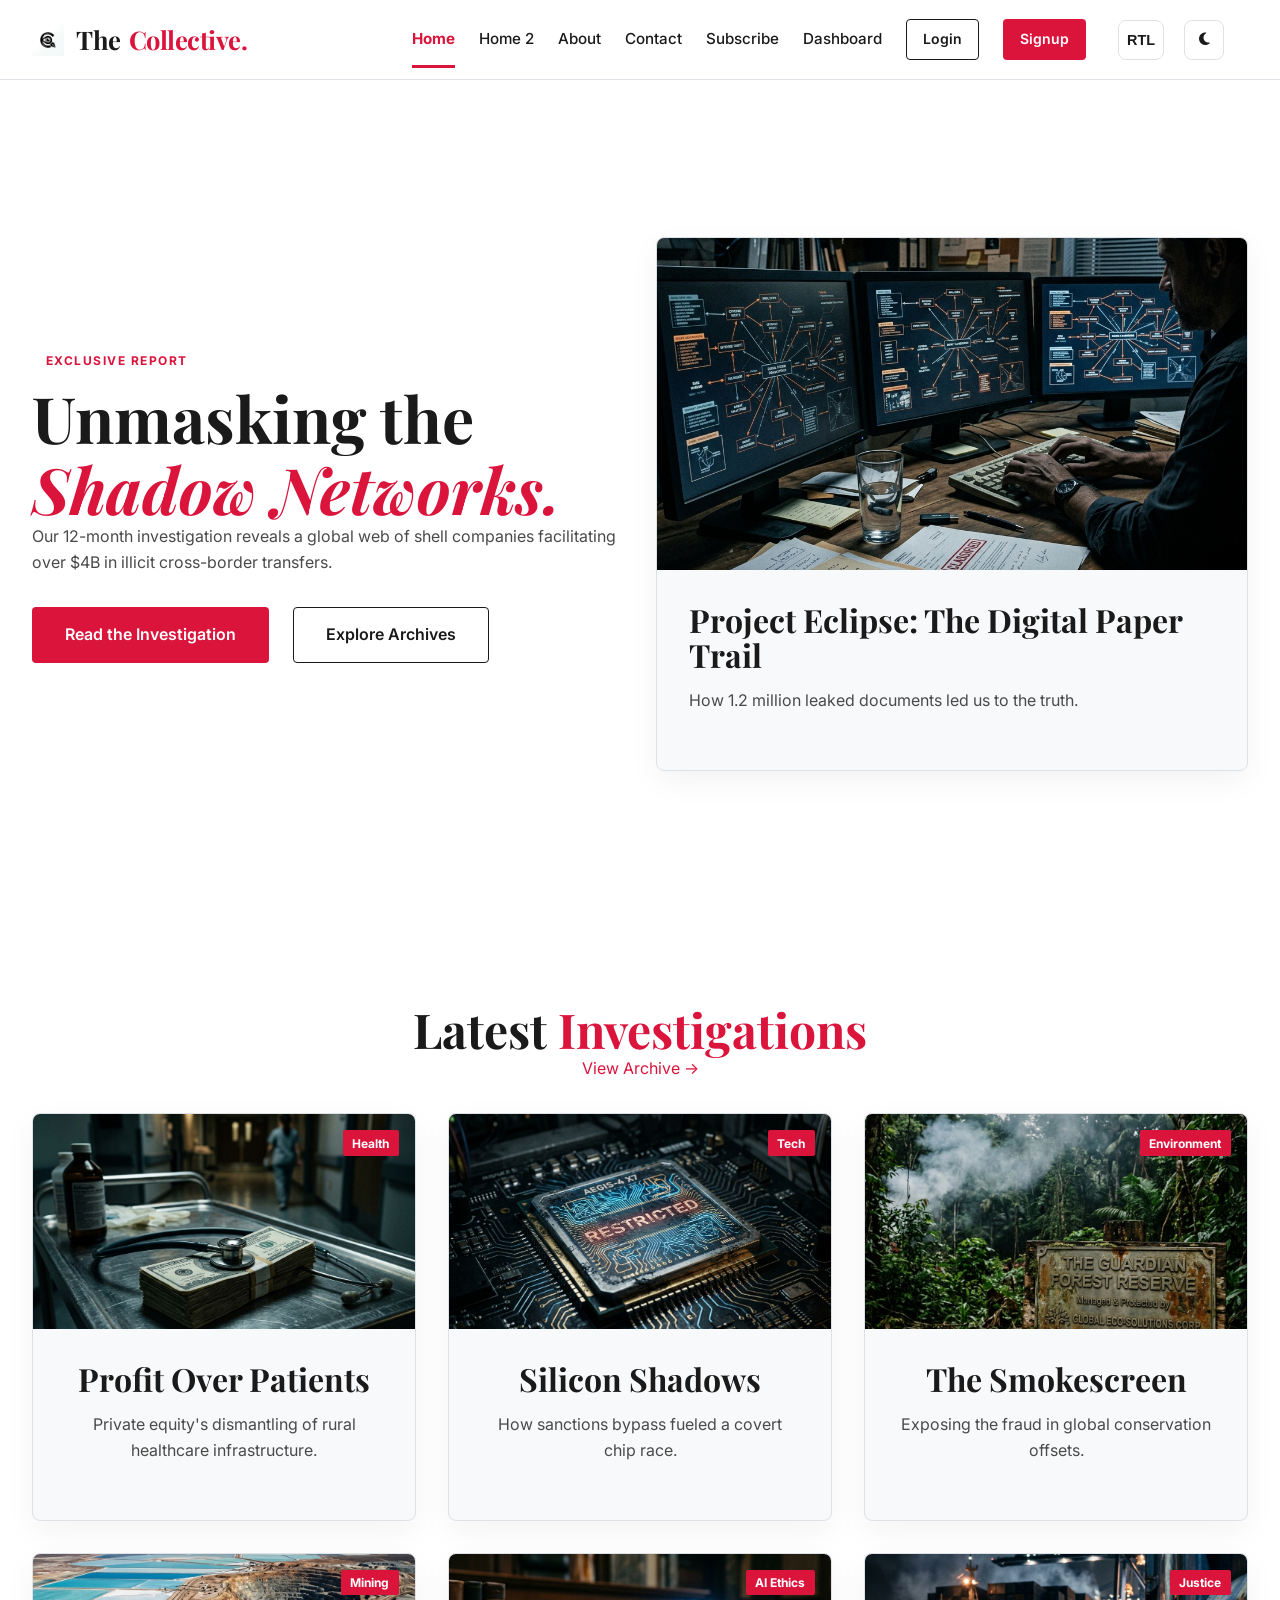
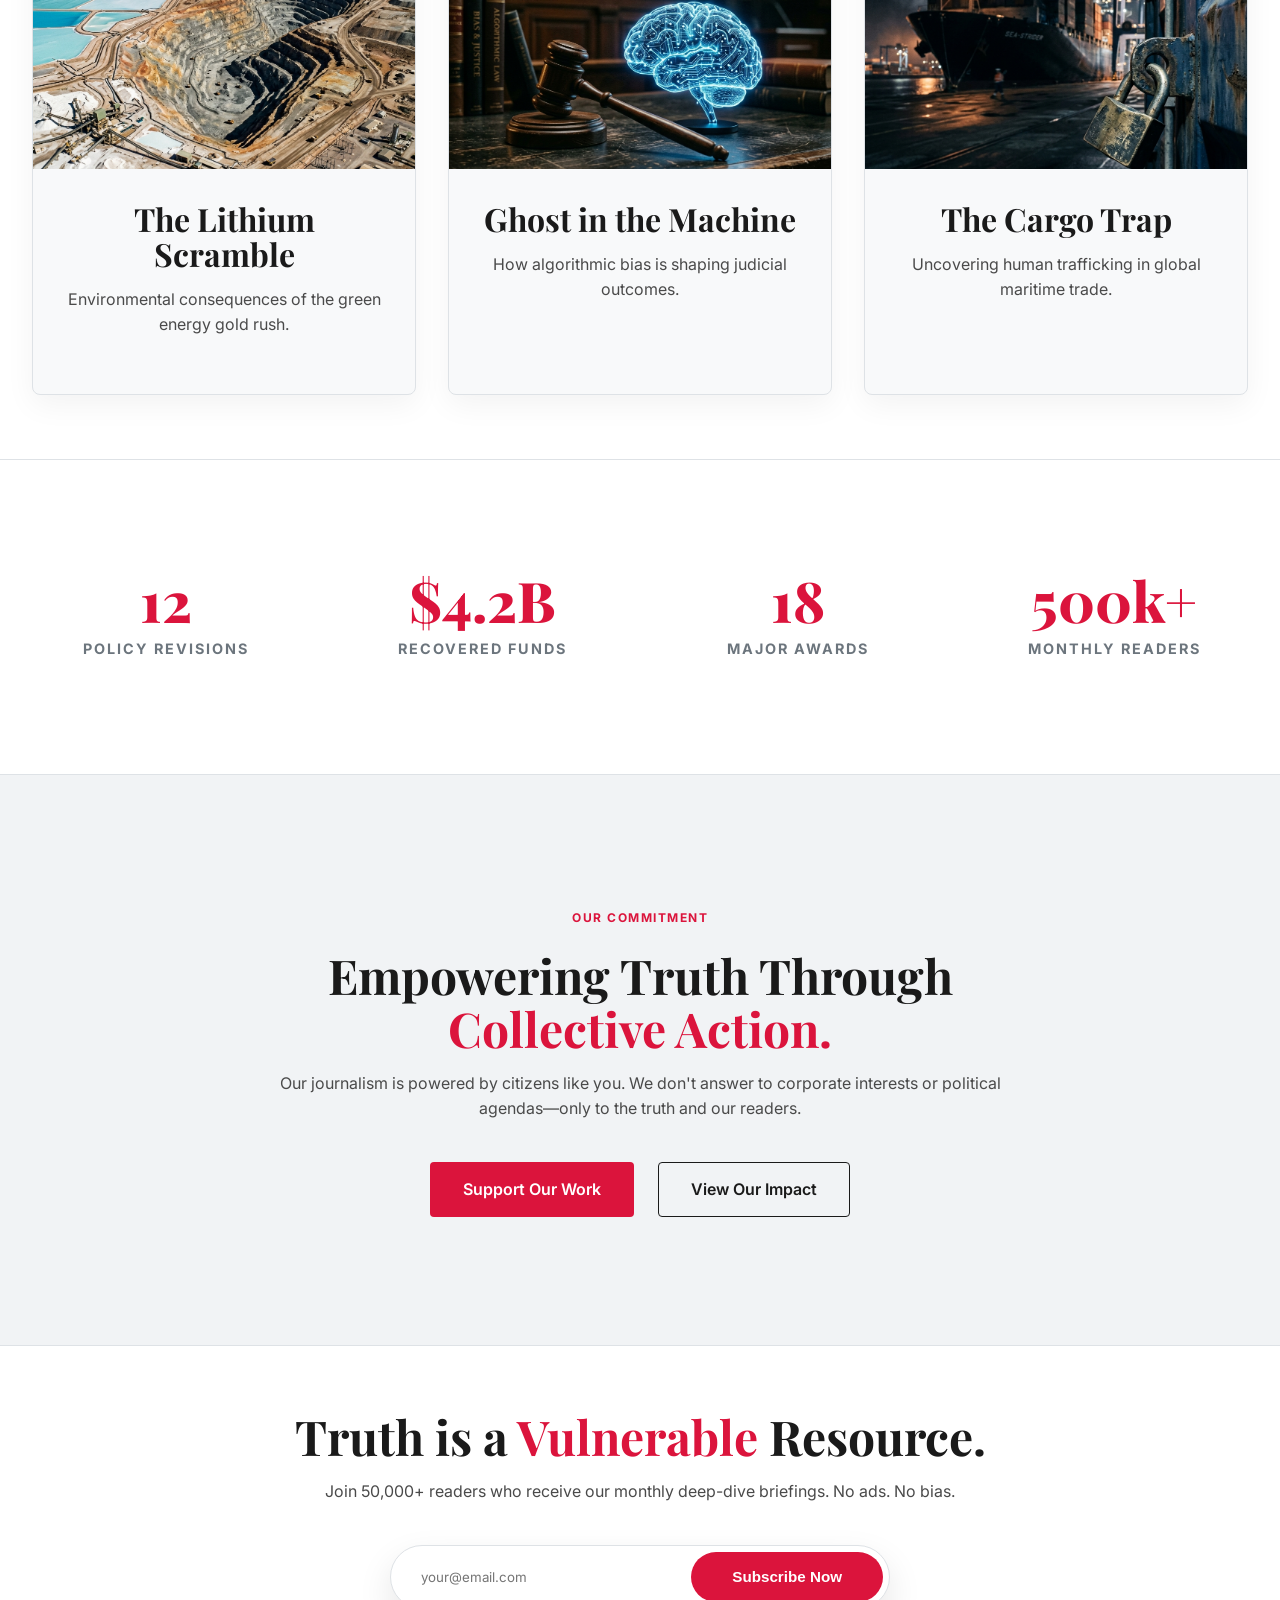
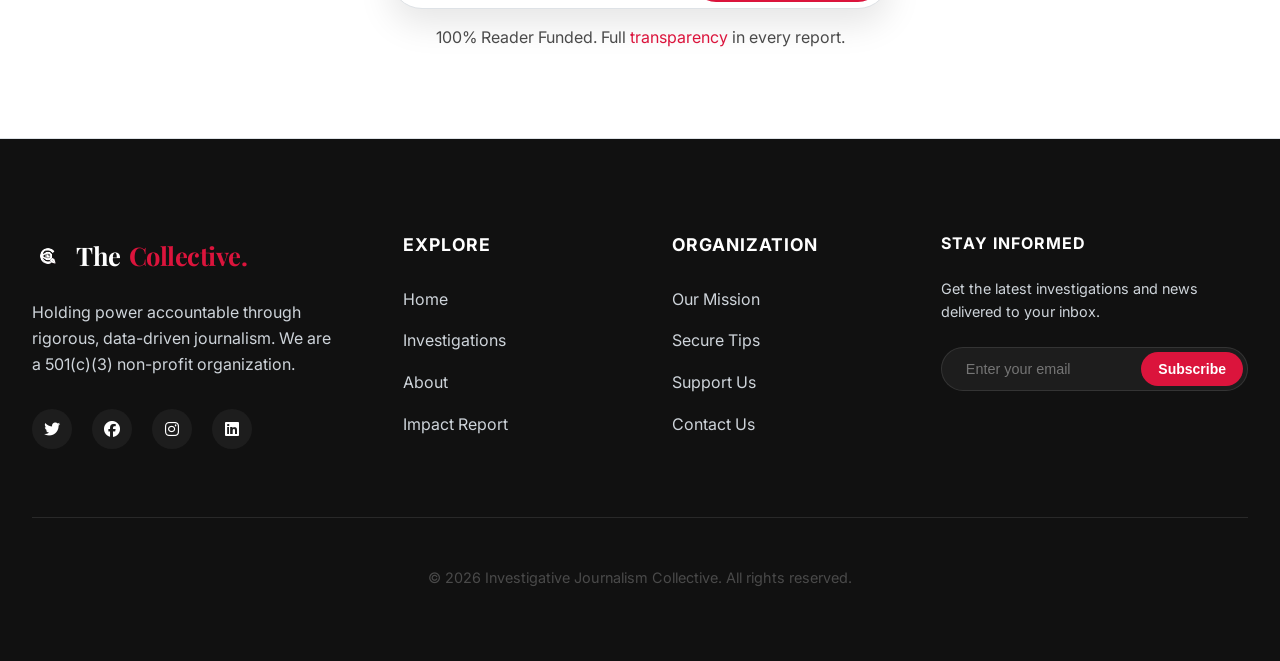
==== commit 9fd872bb: "9th commit" ====
--- a/index.html
+++ b/index.html
@@ -83,7 +83,7 @@
                     <!-- 3D Interactive Card logic in JS -->
                     <div class="card interactive-tilt">
                         <div class="card-img-wrapper">
-                            <img src="https://images.unsplash.com/photo-1590283603385-17ffb3a7f29f?auto=format&fit=crop&w=800&q=80"
+                            <img src="assets/images/article_shadow_networks.png"
                                 alt="Shadow Networks Investigation" class="card-img">
                         </div>
                         <div class="card-body p-md">
@@ -108,7 +108,7 @@
                     <div class="card reveal affected-card">
                         <div class="card-img-wrapper">
                             <span class="tag-floating">Health</span>
-                            <img src="https://images.unsplash.com/photo-1584483766114-2cea6facdf57?auto=format&fit=crop&w=600&q=80"
+                            <img src="assets/images/article_profit_patients.png"
                                 alt="Healthcare" class="card-img">
                         </div>
                         <div class="p-md text-center">
@@ -122,7 +122,7 @@
                     <div class="card reveal affected-card">
                         <div class="card-img-wrapper">
                             <span class="tag-floating">Tech</span>
-                            <img src="https://images.unsplash.com/photo-1555949963-aa79dcee981c?auto=format&fit=crop&w=600&q=80"
+                            <img src="assets/images/article_silicon_shadows.png"
                                 alt="Tech" class="card-img">
                         </div>
                         <div class="p-md text-center">
@@ -135,7 +135,7 @@
                     <div class="card reveal">
                         <div class="card-img-wrapper">
                             <span class="tag-floating">Environment</span>
-                            <img src="https://images.unsplash.com/photo-1610337673044-720471f83677?auto=format&fit=crop&w=600&q=80"
+                            <img src="assets/images/article_smokescreen.png"
                                 alt="Environment" class="card-img">
                         </div>
                         <div class="p-md text-center">
@@ -148,7 +148,7 @@
                     <div class="card reveal">
                         <div class="card-img-wrapper">
                             <span class="tag-floating">Mining</span>
-                            <img src="https://images.unsplash.com/photo-1596464716127-f2a82984de30?auto=format&fit=crop&w=600&q=80"
+                            <img src="assets/images/article_lithium_scramble.png"
                                 alt="Mining" class="card-img">
                         </div>
                         <div class="p-md text-center">
@@ -161,7 +161,7 @@
                     <div class="card reveal">
                         <div class="card-img-wrapper">
                             <span class="tag-floating">AI Ethics</span>
-                            <img src="https://images.unsplash.com/photo-1550751827-4bd374c3f58b?auto=format&fit=crop&w=600&q=80"
+                            <img src="assets/images/article_ghost_machine.png"
                                 alt="AI" class="card-img">
                         </div>
                         <div class="p-md text-center">
@@ -174,7 +174,7 @@
                     <div class="card reveal">
                         <div class="card-img-wrapper">
                             <span class="tag-floating">Justice</span>
-                            <img src="https://images.unsplash.com/photo-1494412519320-aa613dfb7738?auto=format&fit=crop&w=600&q=80"
+                            <img src="assets/images/article_cargo_trap.png"
                                 alt="Justice" class="card-img">
                         </div>
                         <div class="p-md text-center">
